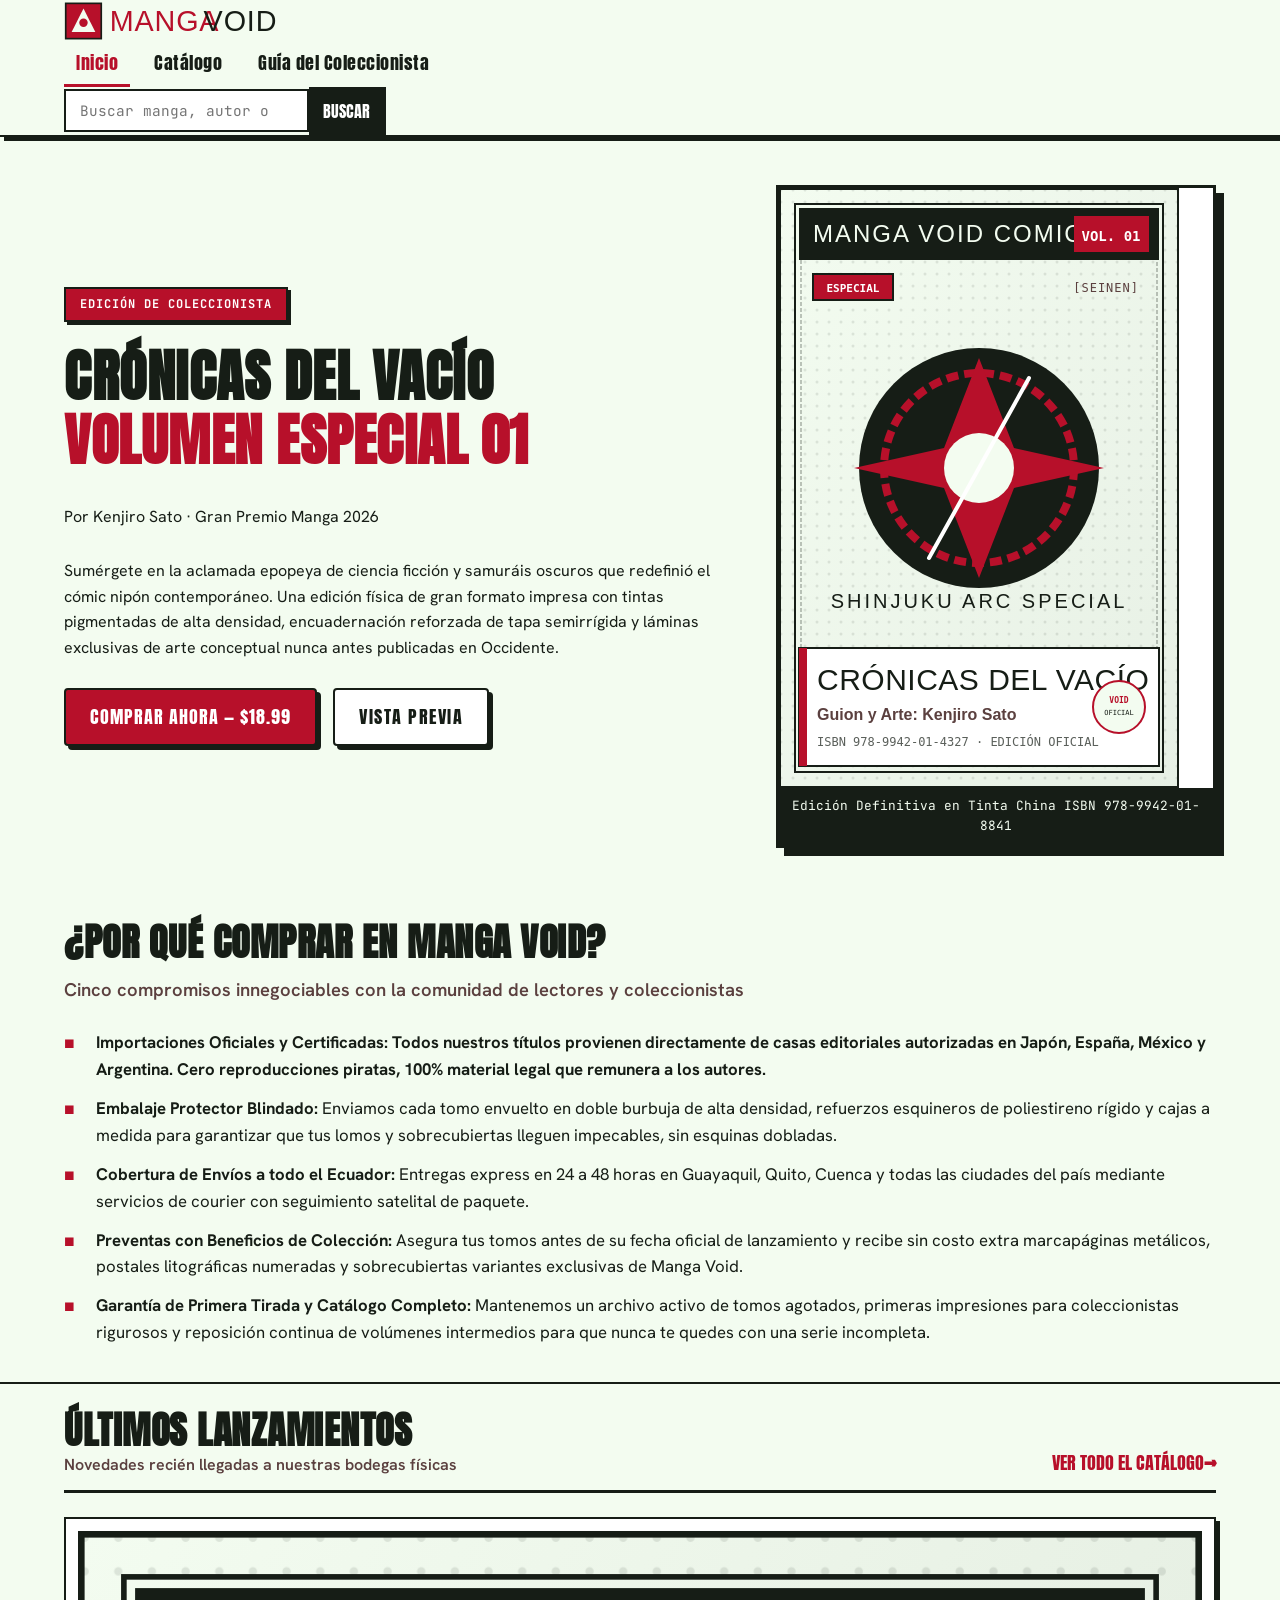
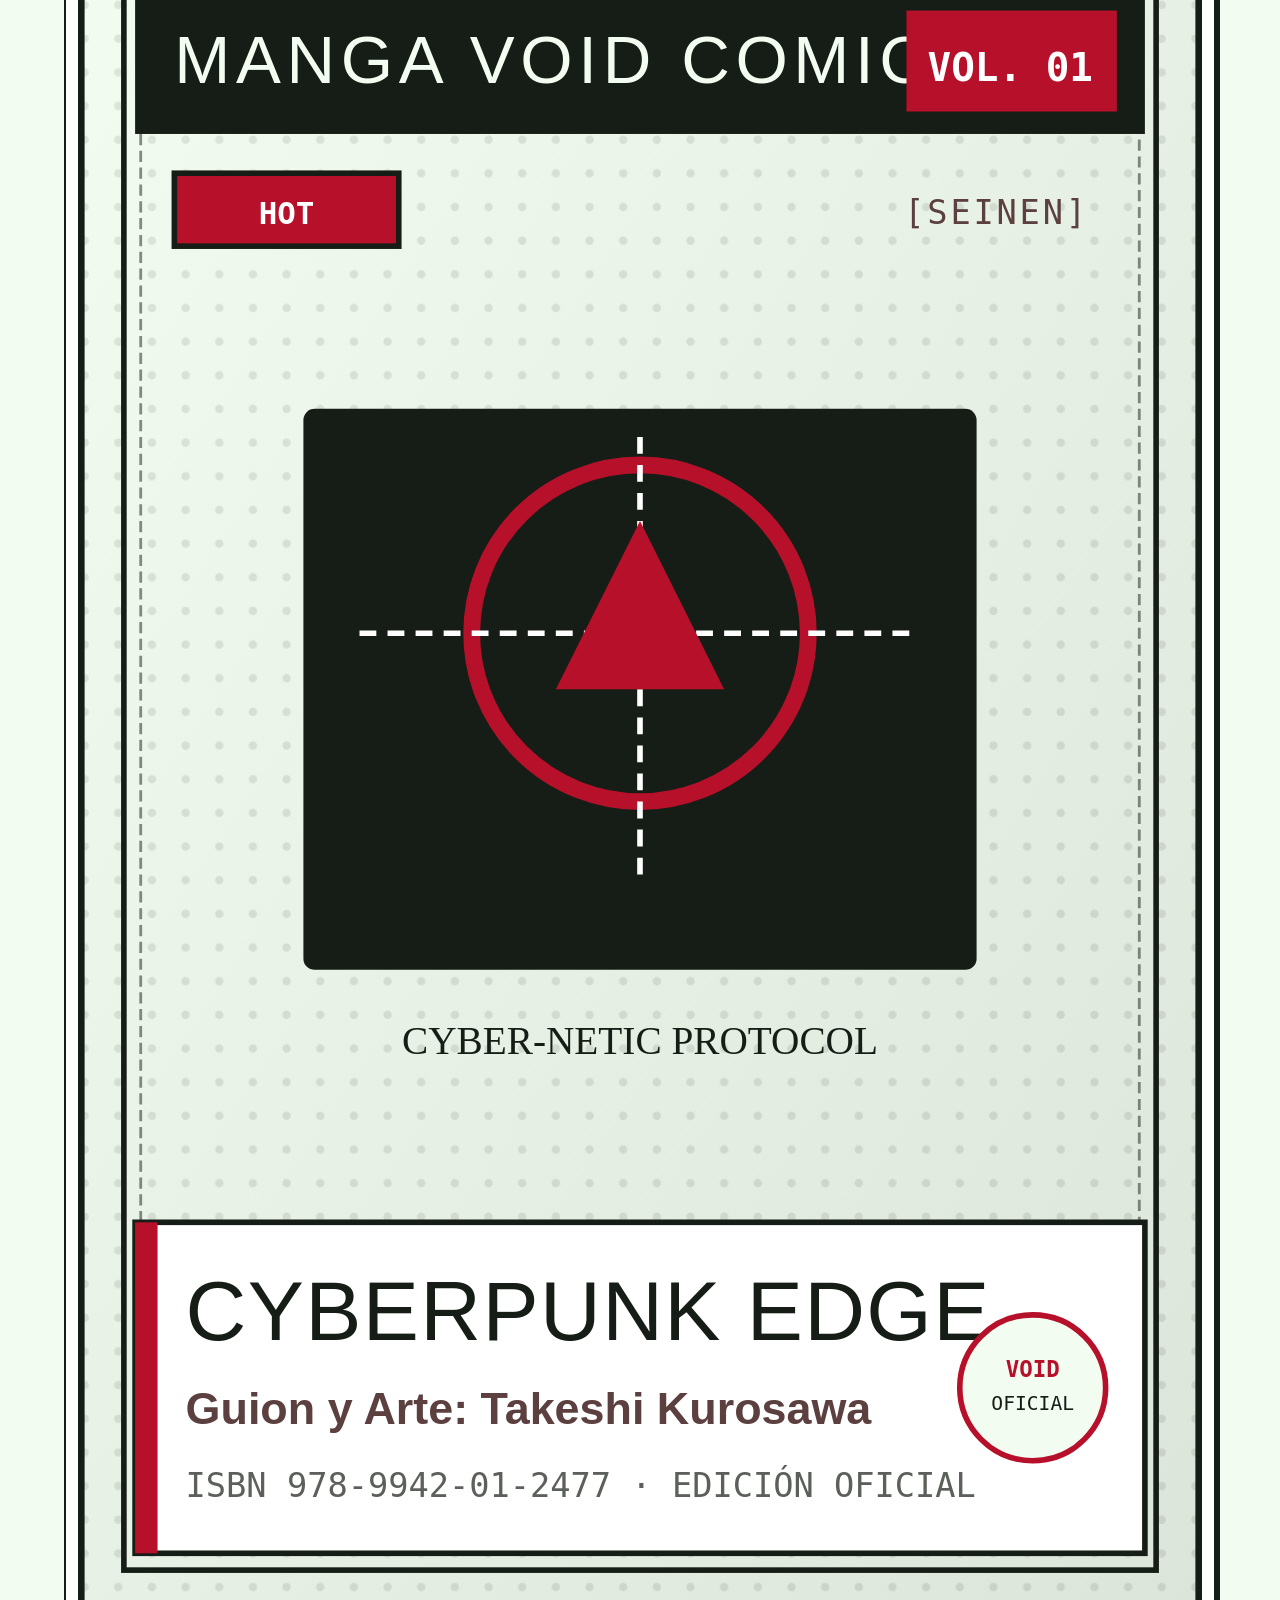
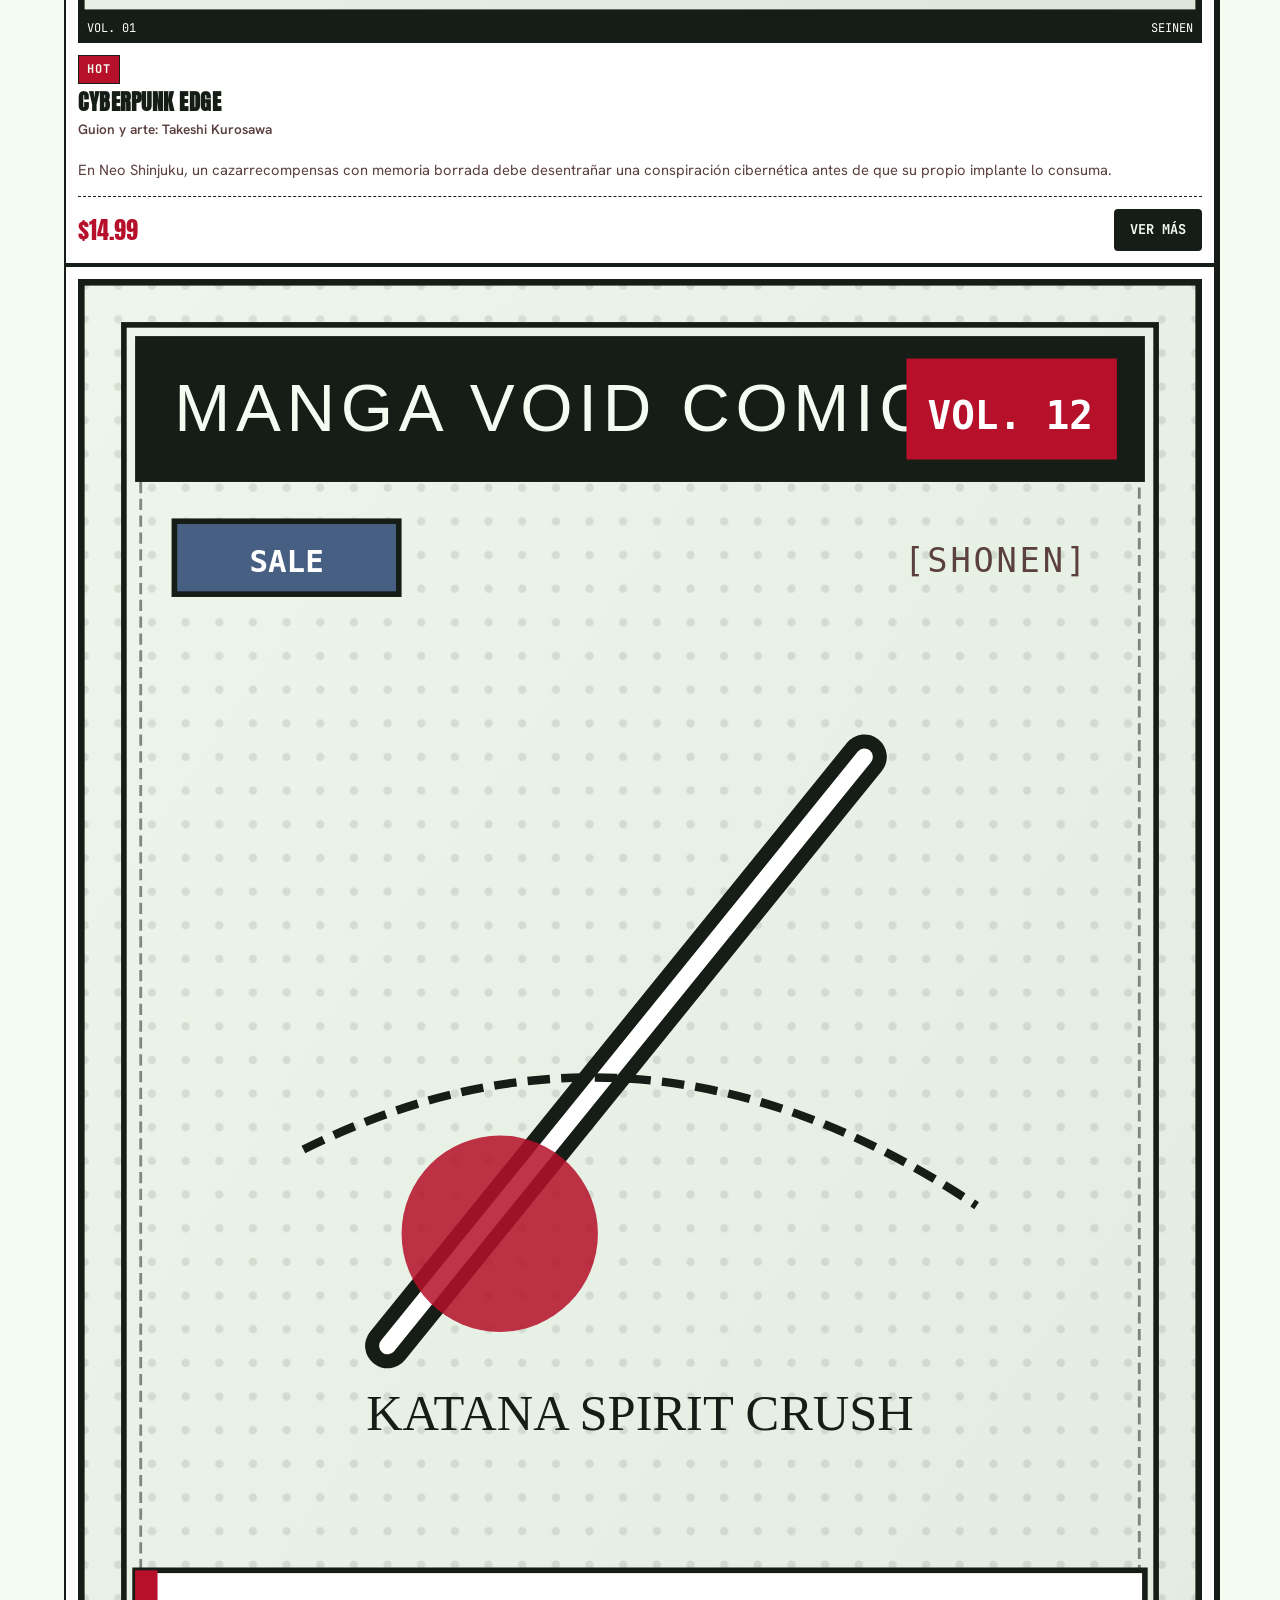
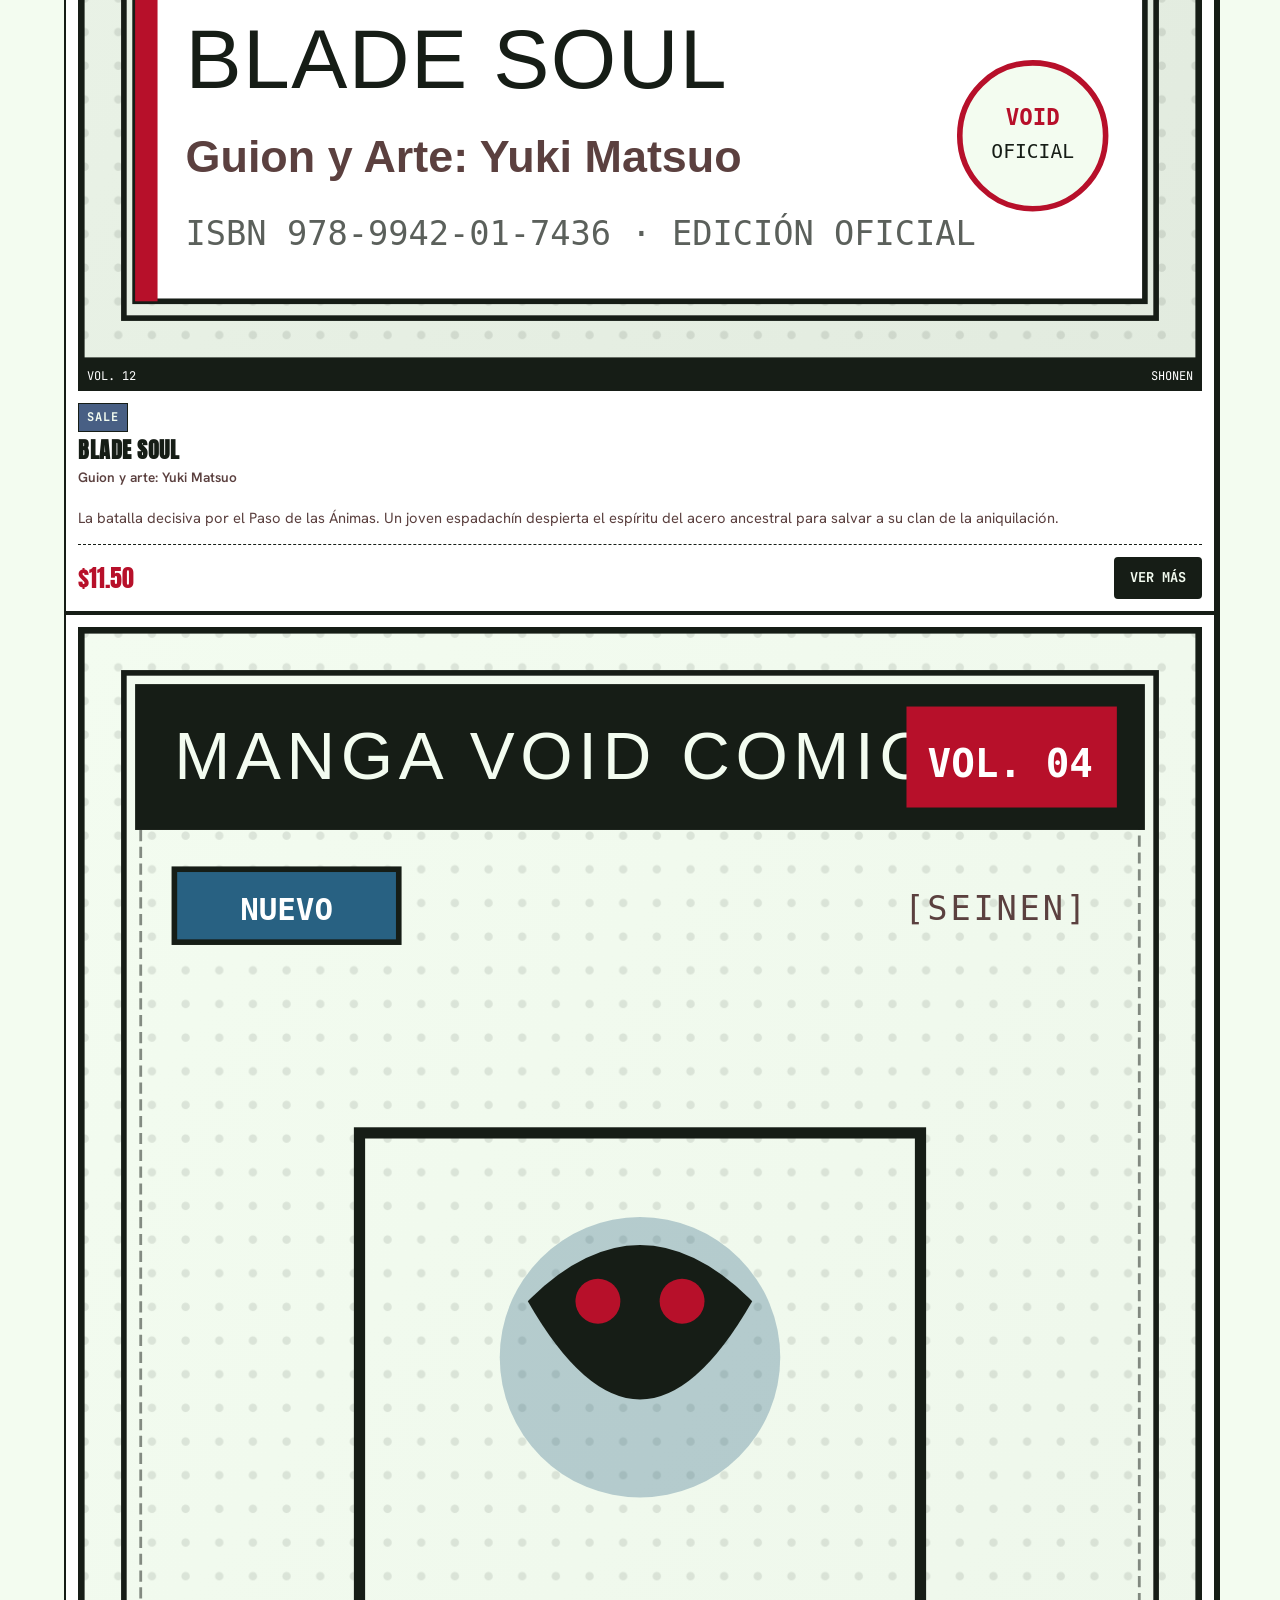
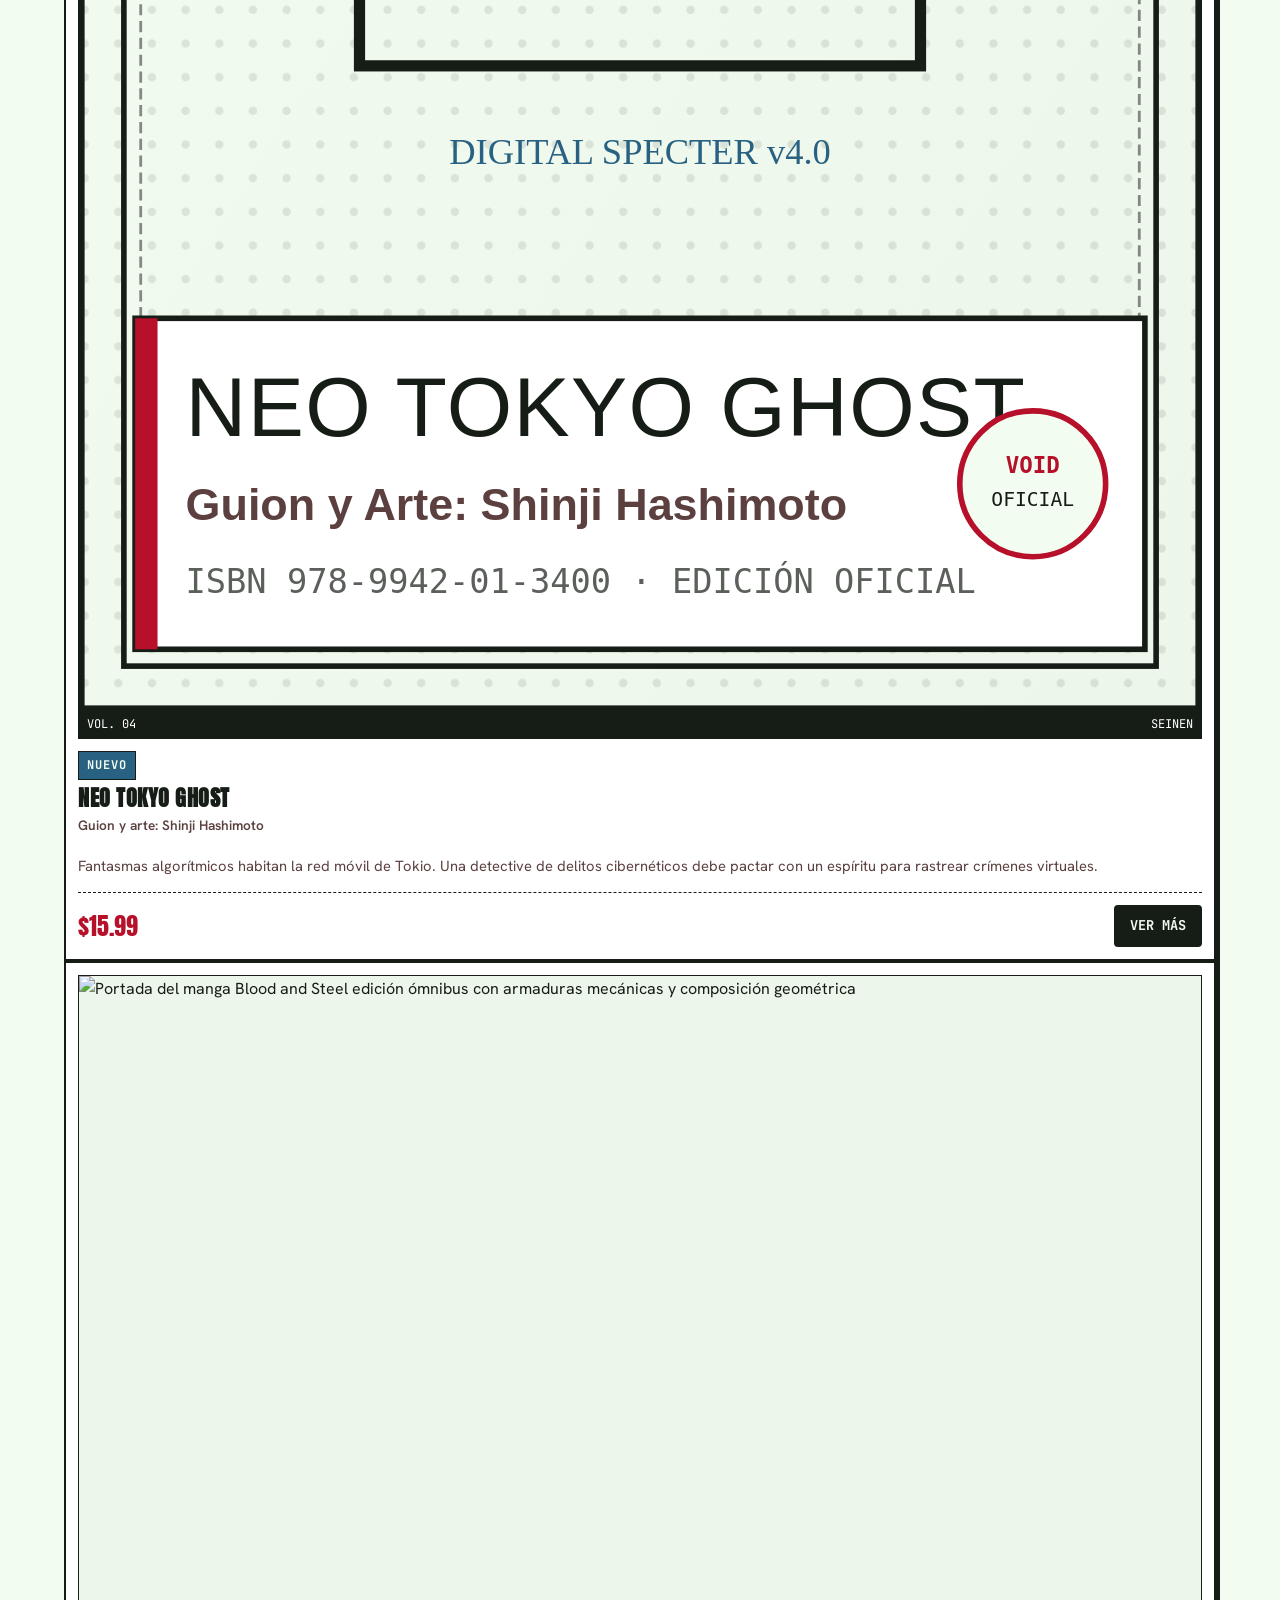
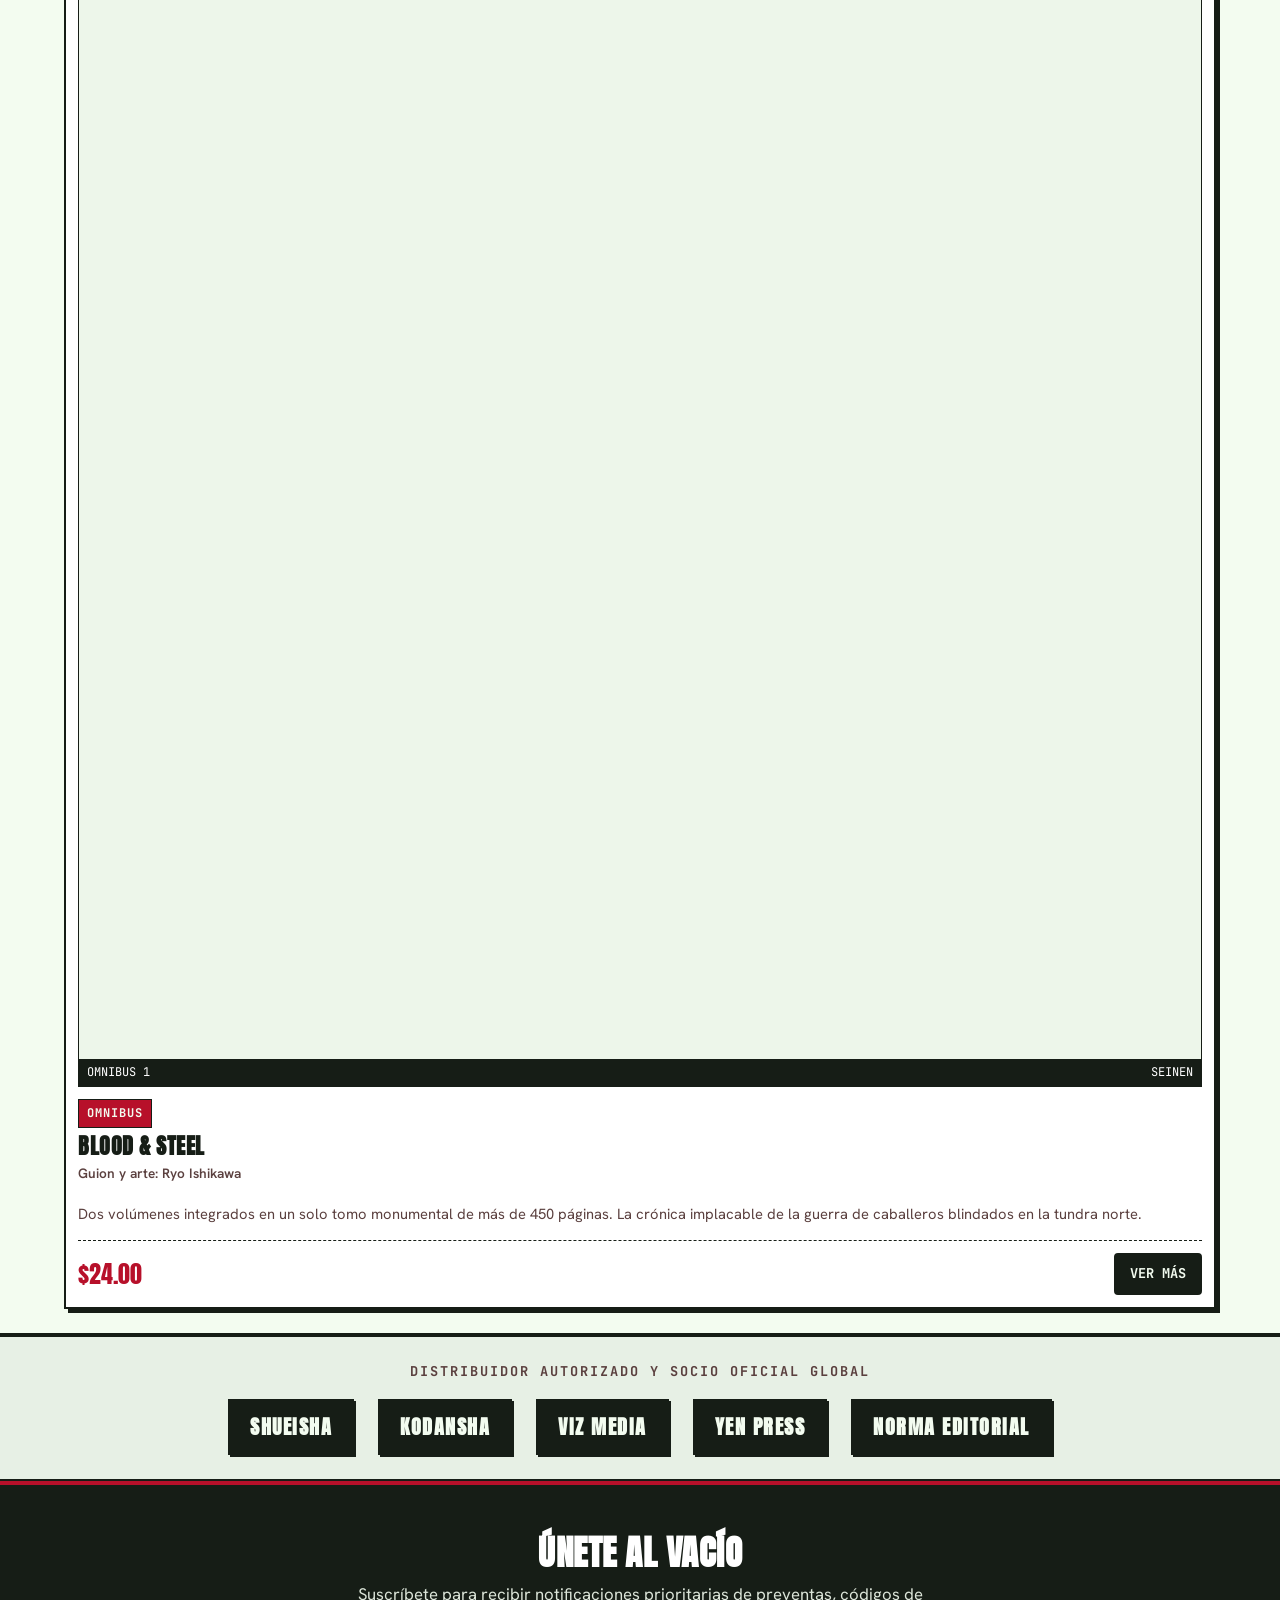
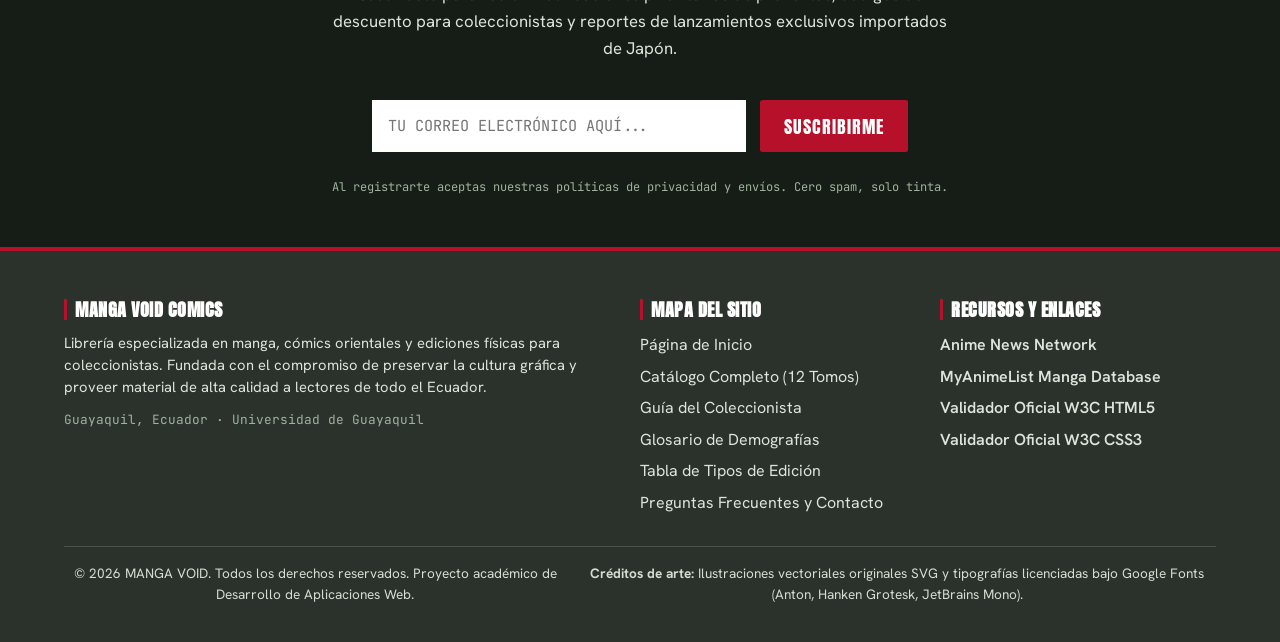
==== index.html @ f9daae01 "Entrega: Sitio web Manga Void completo con HTML5 semántico, CSS3 y guía para capturas" ====
<!DOCTYPE html>
<html lang="es">
<head>
  <meta charset="UTF-8">
  <meta name="viewport" content="width=device-width, initial-scale=1.0">
  <title>MANGA VOID | Tienda Oficial de Manga y Ediciones de Colección</title>
  <meta name="description" content="MANGA VOID es la tienda especializada en manga físico original, ediciones de lujo, ómnibus y coleccionismo en Ecuador.">
  <!-- CSS EXTERNO: Hoja de estilos principal del proyecto -->
  <link rel="stylesheet" href="css/styles.css">
</head>
<body>

  <!-- ========================================================================
       ENCABEZADO PRINCIPAL (HEADER + NAV + BUSCADOR)
       Semántica: <header>, <nav>
       ======================================================================== -->
  <header id="encabezado-sitio">
    <div class="contenedor barra-navegacion">
      
      <!-- Logotipo de Manga Void -->
      <a href="index.html" class="logo-sitio" title="Inicio - Manga Void">
        <img src="img/logo.svg" alt="Logotipo oficial de Manga Void en rojo carmesí y tinta negra" width="220" height="42">
      </a>

      <!-- Menú de navegación principal compartido -->
      <nav aria-label="Navegación principal del sitio">
        <div class="menu-principal">
          <a href="index.html" class="enlace-activo" aria-current="page">Inicio</a>
          <a href="catalogo.html">Catálogo</a>
          <a href="pagina3.html">Guía del Coleccionista</a>
        </div>
      </nav>

      <!-- Buscador accesible sin JavaScript -->
      <form class="formulario-busqueda" action="#" method="get" role="search">
        <label for="buscar-manga" style="position: absolute; width: 1px; height: 1px; padding: 0; margin: -1px; overflow: hidden; clip: rect(0, 0, 0, 0); border: 0;">Buscar mangas en el catálogo</label>
        <input type="search" id="buscar-manga" name="q" placeholder="Buscar manga, autor o género..." required>
        <button type="submit" aria-label="Ejecutar búsqueda">BUSCAR</button>
      </form>

    </div>
  </header>

  <!-- ========================================================================
       CONTENIDO PRINCIPAL (MAIN)
       Semántica: <main>, <section>, <article>, <aside>, <figure>, <figcaption>
       ======================================================================== -->
  <main>

    <!-- ----------------------------------------------------------------------
         SECCIÓN 1: HERO (LANZAMIENTO DESTACADO)
         ---------------------------------------------------------------------- -->
    <section class="seccion-hero" aria-labelledby="titulo-hero">
      <div class="contenedor bloque-hero">
        
        <div class="hero-informacion">
          <!-- CSS EN LÍNEA: Destaca el fondo carmesí y bordes de la etiqueta de edición especial -->
          <span class="etiqueta-chip" style="background-color: #b7102a; color: #ffffff; padding: 6px 14px; font-weight: 700; border: 2px solid #161d16; box-shadow: 3px 3px 0 #161d16;">EDICIÓN DE COLECCIONISTA</span>
          
          <h1 id="titulo-hero">CRÓNICAS DEL VACÍO<br><span class="texto-resaltado">VOLUMEN ESPECIAL 01</span></h1>
          
          <p class="subtitulo-seccion">Por Kenjiro Sato · Gran Premio Manga 2026</p>
          
          <p>
            Sumérgete en la aclamada epopeya de ciencia ficción y samuráis oscuros que redefinió el cómic nipón contemporáneo. Una edición física de gran formato impresa con tintas pigmentadas de alta densidad, encuadernación reforzada de tapa semirrígida y láminas exclusivas de arte conceptual nunca antes publicadas en Occidente.
          </p>

          <div class="botones-hero">
            <a href="catalogo.html" class="boton-primario">COMPRAR AHORA — $18.99</a>
            <!-- CSS EN LÍNEA: Establece un espaciado entre letras distintivo y borde reforzado en el botón de vista previa -->
            <a href="pagina3.html#ediciones" class="boton-secundario" style="letter-spacing: 1.5px; border-width: 2px;">VISTA PREVIA</a>
          </div>
        </div>

        <div class="hero-visual">
          <figure>
            <img src="img/portada-hero.svg" alt="Ilustración de portada del manga Crónicas del Vacío volumen especial, con arte de estrella y shuriken en tinta negra y rojo carmesí" width="400" height="600">
            <figcaption>
              <span>Edición Definitiva en Tinta China</span>
              <span>ISBN 978-9942-01-8841</span>
            </figcaption>
          </figure>
        </div>

      </div>
    </section>

    <!-- ----------------------------------------------------------------------
         SECCIÓN 2: ¿POR QUÉ COMPRAR EN MANGA VOID? (LISTA DE 5+ BENEFICIOS)
         ---------------------------------------------------------------------- -->
    <section class="guia-seccion" aria-labelledby="titulo-beneficios">
      <div class="contenedor">
        <h2 id="titulo-beneficios">¿Por qué comprar en Manga Void?</h2>
        <p class="subtitulo-seccion">Cinco compromisos innegociables con la comunidad de lectores y coleccionistas</p>
        
        <ul class="lista-beneficios">
          <li>
            <strong>Importaciones Oficiales y Certificadas:</strong> Todos nuestros títulos provienen directamente de casas editoriales autorizadas en Japón, España, México y Argentina. Cero reproducciones piratas, 100% material legal que remunera a los autores.
          </li>
          <li>
            <strong>Embalaje Protector Blindado:</strong> Enviamos cada tomo envuelto en doble burbuja de alta densidad, refuerzos esquineros de poliestireno rígido y cajas a medida para garantizar que tus lomos y sobrecubiertas lleguen impecables, sin esquinas dobladas.
          </li>
          <li>
            <strong>Cobertura de Envíos a todo el Ecuador:</strong> Entregas express en 24 a 48 horas en Guayaquil, Quito, Cuenca y todas las ciudades del país mediante servicios de courier con seguimiento satelital de paquete.
          </li>
          <li>
            <strong>Preventas con Beneficios de Colección:</strong> Asegura tus tomos antes de su fecha oficial de lanzamiento y recibe sin costo extra marcapáginas metálicos, postales litográficas numeradas y sobrecubiertas variantes exclusivas de Manga Void.
          </li>
          <li>
            <strong>Garantía de Primera Tirada y Catálogo Completo:</strong> Mantenemos un archivo activo de tomos agotados, primeras impresiones para coleccionistas rigurosos y reposición continua de volúmenes intermedios para que nunca te quedes con una serie incompleta.
          </li>
        </ul>
      </div>
    </section>

    <!-- ----------------------------------------------------------------------
         SECCIÓN 3: ÚLTIMOS LANZAMIENTOS (CUADRÍCULA DE 4 TARJETAS CON ARTICLE)
         ---------------------------------------------------------------------- -->
    <section class="guia-seccion" aria-labelledby="titulo-lanzamientos">
      <div class="contenedor">
        
        <div style="display: flex; justify-content: space-between; align-items: flex-end; flex-wrap: wrap; gap: 12px; margin-bottom: 24px; border-bottom: 3px solid #161d16; padding-bottom: 12px;">
          <div>
            <h2 id="titulo-lanzamientos" style="margin-bottom: 0;">Últimos Lanzamientos</h2>
            <p style="margin: 0; color: #5b403f; font-weight: 600;">Novedades recién llegadas a nuestras bodegas físicas</p>
          </div>
          <a href="catalogo.html" class="enlace-con-flecha" style="font-family: var(--fuente-titulos); font-size: 1.15rem; color: var(--color-primario);">VER TODO EL CATÁLOGO</a>
        </div>

        <div class="cuadricula-lanzamientos">

          <!-- Tarjeta 1: Cyberpunk Edge -->
          <article class="tarjeta-manga">
            <figure>
              <img src="img/manga-01.svg" alt="Portada del manga Cyberpunk Edge volumen 1 con protagonista cibernético y detalles en rojo neón" width="400" height="600" loading="lazy">
              <figcaption>
                <span>VOL. 01</span>
                <span>SEINEN</span>
              </figcaption>
            </figure>
            <div style="padding-top: 12px; display: flex; flex-direction: column; flex-grow: 1;">
              <span class="etiqueta-chip" style="background-color: #b7102a; width: fit-content;">HOT</span>
              <h3>Cyberpunk Edge</h3>
              <p class="autor-manga">Guion y arte: Takeshi Kurosawa</p>
              <p class="descripcion-manga">En Neo Shinjuku, un cazarrecompensas con memoria borrada debe desentrañar una conspiración cibernética antes de que su propio implante lo consuma.</p>
              <div class="pie-tarjeta-manga">
                <span class="precio-manga">$14.99</span>
                <a href="pagina3.html#ediciones" class="boton-accion">Ver más</a>
              </div>
            </div>
          </article>

          <!-- Tarjeta 2: Blade Soul -->
          <article class="tarjeta-manga">
            <figure>
              <img src="img/manga-02.svg" alt="Portada del manga Blade Soul volumen 12 con silueta de catana y trazo de tinta tradicional" width="400" height="600" loading="lazy">
              <figcaption>
                <span>VOL. 12</span>
                <span>SHONEN</span>
              </figcaption>
            </figure>
            <div style="padding-top: 12px; display: flex; flex-direction: column; flex-grow: 1;">
              <span class="etiqueta-chip" style="background-color: #485f84; width: fit-content;">SALE</span>
              <h3>Blade Soul</h3>
              <p class="autor-manga">Guion y arte: Yuki Matsuo</p>
              <p class="descripcion-manga">La batalla decisiva por el Paso de las Ánimas. Un joven espadachín despierta el espíritu del acero ancestral para salvar a su clan de la aniquilación.</p>
              <div class="pie-tarjeta-manga">
                <span class="precio-manga">$11.50</span>
                <a href="pagina3.html#ediciones" class="boton-accion">Ver más</a>
              </div>
            </div>
          </article>

          <!-- Tarjeta 3: Neo Tokyo Ghost -->
          <article class="tarjeta-manga">
            <figure>
              <img src="img/manga-03.svg" alt="Portada del manga Neo Tokyo Ghost volumen 4 con espectro digital saliendo de pantallas urbanas" width="400" height="600" loading="lazy">
              <figcaption>
                <span>VOL. 04</span>
                <span>SEINEN</span>
              </figcaption>
            </figure>
            <div style="padding-top: 12px; display: flex; flex-direction: column; flex-grow: 1;">
              <span class="etiqueta-chip" style="background-color: #286182; width: fit-content;">NUEVO</span>
              <h3>Neo Tokyo Ghost</h3>
              <p class="autor-manga">Guion y arte: Shinji Hashimoto</p>
              <p class="descripcion-manga">Fantasmas algorítmicos habitan la red móvil de Tokio. Una detective de delitos cibernéticos debe pactar con un espíritu para rastrear crímenes virtuales.</p>
              <div class="pie-tarjeta-manga">
                <span class="precio-manga">$15.99</span>
                <a href="pagina3.html#ediciones" class="boton-accion">Ver más</a>
              </div>
            </div>
          </article>

          <!-- Tarjeta 4: Blood & Steel -->
          <article class="tarjeta-manga">
            <figure>
              <img src="img/manga-04.svg" alt="Portada del manga Blood and Steel edición ómnibus con armaduras mecánicas y composición geométrica" width="400" height="600" loading="lazy">
              <figcaption>
                <span>OMNIBUS 1</span>
                <span>SEINEN</span>
              </figcaption>
            </figure>
            <div style="padding-top: 12px; display: flex; flex-direction: column; flex-grow: 1;">
              <span class="etiqueta-chip" style="background-color: #b7102a; width: fit-content;">OMNIBUS</span>
              <h3>Blood &amp; Steel</h3>
              <p class="autor-manga">Guion y arte: Ryo Ishikawa</p>
              <p class="descripcion-manga">Dos volúmenes integrados en un solo tomo monumental de más de 450 páginas. La crónica implacable de la guerra de caballeros blindados en la tundra norte.</p>
              <div class="pie-tarjeta-manga">
                <span class="precio-manga">$24.00</span>
                <a href="pagina3.html#ediciones" class="boton-accion">Ver más</a>
              </div>
            </div>
          </article>

        </div>

      </div>
    </section>

    <!-- ----------------------------------------------------------------------
         ASIDE: FRANJA DE EDITORIALES Y ALIADOS INTERNACIONALES
         Semántica: <aside> con enlaces externos reales
         ---------------------------------------------------------------------- -->
    <aside class="franja-editoriales" aria-label="Editoriales aliadas y distribuidoras oficiales">
      <div class="contenedor">
        <p style="font-family: var(--fuente-etiquetas); font-size: 0.85rem; font-weight: 700; letter-spacing: 2px; color: var(--color-texto-secundario); text-transform: uppercase;">
          DISTRIBUIDOR AUTORIZADO Y SOCIO OFICIAL GLOBAL
        </p>
        <div class="editoriales-lista">
          <a href="https://www.shueisha.co.jp/" class="editorial-item" target="_blank" rel="noopener noreferrer" title="Visitar sitio oficial de Shueisha (se abre en nueva pestaña)">SHUEISHA</a>
          <a href="https://www.kodansha.co.jp/" class="editorial-item" target="_blank" rel="noopener noreferrer" title="Visitar sitio oficial de Kodansha (se abre en nueva pestaña)">KODANSHA</a>
          <a href="https://www.viz.com/" class="editorial-item" target="_blank" rel="noopener noreferrer" title="Visitar sitio oficial de Viz Media (se abre en nueva pestaña)">VIZ MEDIA</a>
          <a href="https://yenpress.com/" class="editorial-item" target="_blank" rel="noopener noreferrer" title="Visitar sitio oficial de Yen Press (se abre en nueva pestaña)">YEN PRESS</a>
          <a href="https://www.normaeditorial.com/" class="editorial-item" target="_blank" rel="noopener noreferrer" title="Visitar sitio oficial de Norma Editorial (se abre en nueva pestaña)">NORMA EDITORIAL</a>
        </div>
      </div>
    </aside>

    <!-- ----------------------------------------------------------------------
         SECCIÓN 4: BLOQUE DE SUSCRIPCIÓN (NEWSLETTER)
         ---------------------------------------------------------------------- -->
    <section id="bloque-suscripcion" aria-labelledby="titulo-newsletter">
      <div class="contenedor newsletter-contenedor">
        <div style="text-align: center; max-width: 620px;">
          <h2 id="titulo-newsletter" style="color: #ffffff; font-size: 2.2rem; margin-bottom: 8px;">ÚNETE AL VACÍO</h2>
          <p style="color: #dce5d9; font-size: 1.05rem;">
            Suscríbete para recibir notificaciones prioritarias de preventas, códigos de descuento para coleccionistas y reportes de lanzamientos exclusivos importados de Japón.
          </p>
        </div>

        <form class="formulario-suscripcion" action="#" method="post">
          <label for="correo-suscripcion" style="position: absolute; width: 1px; height: 1px; padding: 0; margin: -1px; overflow: hidden; clip: rect(0, 0, 0, 0); border: 0;">Correo electrónico para boletín</label>
          <input type="email" id="correo-suscripcion" name="email" placeholder="TU CORREO ELECTRÓNICO AQUÍ..." required>
          <button type="submit" class="boton-primario">SUSCRIBIRME</button>
        </form>

        <p style="font-family: var(--fuente-etiquetas); font-size: 0.75rem; color: #a0b29d; margin: 0;">
          Al registrarte aceptas nuestras políticas de privacidad y envíos. Cero spam, solo tinta.
        </p>
      </div>
    </section>

  </main>

  <!-- ========================================================================
       PIE DE PÁGINA (FOOTER)
       Semántica: <footer> con navegación legal, sitemap y créditos
       ======================================================================== -->
  <footer class="pie-de-pagina">
    <div class="contenedor">
      
      <div class="footer-columnas">
        
        <!-- Columna 1: Identidad de Manga Void -->
        <div class="footer-seccion">
          <h4 style="color: #ffffff;">MANGA VOID COMICS</h4>
          <p style="color: #dce5d9; font-size: 0.92rem; line-height: 1.5;">
            Librería especializada en manga, cómics orientales y ediciones físicas para coleccionistas. Fundada con el compromiso de preservar la cultura gráfica y proveer material de alta calidad a lectores de todo el Ecuador.
          </p>
          <p style="font-family: var(--fuente-etiquetas); font-size: 0.8rem; color: #a0b29d;">
            Guayaquil, Ecuador · Universidad de Guayaquil
          </p>
        </div>

        <!-- Columna 2: Navegación interna (Sitemap) -->
        <div class="footer-seccion">
          <h4>MAPA DEL SITIO</h4>
          <ul>
            <li><a href="index.html">Página de Inicio</a></li>
            <li><a href="catalogo.html">Catálogo Completo (12 Tomos)</a></li>
            <li><a href="pagina3.html">Guía del Coleccionista</a></li>
            <li><a href="pagina3.html#demografias">Glosario de Demografías</a></li>
            <li><a href="pagina3.html#ediciones">Tabla de Tipos de Edición</a></li>
            <li><a href="pagina3.html#envios">Preguntas Frecuentes y Contacto</a></li>
          </ul>
        </div>

        <!-- Columna 3: Información Académica y Recursos Externos -->
        <div class="footer-seccion">
          <h4>RECURSOS Y ENLACES</h4>
          <ul>
            <li><a href="https://www.animenewsnetwork.com/" target="_blank" rel="noopener noreferrer">Anime News Network</a></li>
            <li><a href="https://myanimelist.net/" target="_blank" rel="noopener noreferrer">MyAnimeList Manga Database</a></li>
            <li><a href="https://validator.w3.org/" target="_blank" rel="noopener noreferrer">Validador Oficial W3C HTML5</a></li>
            <li><a href="https://jigsaw.w3.org/css-validator/" target="_blank" rel="noopener noreferrer">Validador Oficial W3C CSS3</a></li>
          </ul>
        </div>

      </div>

      <!-- Créditos de imágenes y derechos legales -->
      <div class="footer-creditos">
        <p>
          © 2026 MANGA VOID. Todos los derechos reservados. Proyecto académico de Desarrollo de Aplicaciones Web.
        </p>
        <p>
          <strong>Créditos de arte:</strong> Ilustraciones vectoriales originales SVG y tipografías licenciadas bajo Google Fonts (Anton, Hanken Grotesk, JetBrains Mono).
        </p>
      </div>

    </div>
  </footer>

</body>
</html>
---- css/styles.css ----
/* ==========================================================================
   MANGA VOID — HOJA DE ESTILOS EXTERNA PRINCIPAL
   Asignatura: Desarrollo de Aplicaciones Web | Universidad de Guayaquil
   Docente: Mgtr. Karla Abad Sacoto | Estudiante: Marco Córdova Rivera
   Estilo visual: Manga-Industrial (Alto contraste, screentones, sombras duras)
   ========================================================================== */

/* ===== CSS EXTERNO: Vinculado mediante <link rel="stylesheet" href="css/styles.css"> ===== */

/* --------------------------------------------------------------------------
   IMPORTACIÓN DE FUENTES TIPOGRÁFICAS (Google Fonts)
   1. Anton: Titulares condensados y sonoros de impacto manga.
   2. Hanken Grotesk: Párrafos y textos de alta legibilidad moderna.
   3. JetBrains Mono: Datos técnicos, metadatos, precios e ISBN.
   -------------------------------------------------------------------------- */
@import url('https://fonts.googleapis.com/css2?family=Anton&family=Hanken+Grotesk:ital,wght@0,400;0,600;0,700;1,400&family=JetBrains+Mono:wght@400;500;700&display=swap');

/* ==========================================================================
   5.4 VARIABLES CSS (CUSTOM PROPERTIES EN :ROOT)
   Definición de tokens de diseño siguiendo la paleta de DESIGN.md (Crimson Ink)
   ========================================================================== */
:root {
  /* Tokens cromáticos primarios y de contraste */
  --color-primario: #b7102a;             /* Carmesí de alta intensidad para llamadas a la acción */
  --color-primario-oscuro: #92001c;      /* Tono carmesí oscuro para estados activos */
  --color-primario-contenedor: #db313f;  /* Rojo secundario para contenedores de énfasis */
  --color-tinta: #161d16;                /* Negro profundo tinta china para textos y bordes estructurales */
  --color-papel: #f3fcf0;                /* Blanco papel suave para reducir fatiga visual */
  --color-superficie: #ffffff;           /* Blanco puro de fondo para tarjetas y contenedores */
  --color-superficie-baja: #edf6ea;      /* Superficie con leve tinte para secciones alternas */
  --color-superficie-media: #e7f0e5;     /* Superficie intermedia para franja de editoriales */
  --color-superficie-alta: #e2ebdf;      /* Superficie para bordes y fondos de badges */
  --color-superficie-inversa: #2a322b;   /* Superficie oscura para footer y newsletter */
  --color-texto-inverso: #eaf3e7;        /* Texto claro sobre fondos oscuros */
  --color-texto-secundario: #5b403f;     /* Tono sepia/marrón para autores y subtítulos */
  --color-borde: #161d16;                /* Color del borde sólido de 2px */
  --color-borde-variante: #e4bebc;       /* Borde suave de acento */
  --color-secundario: #485f84;           /* Azul acero para etiquetas SALE y notas secundarias */
  --color-terciario: #286182;            /* Azul petróleo para etiquetas NUEVO y categorías */

  /* Familias tipográficas con fuentes de respaldo (fallbacks) */
  --fuente-titulos: 'Anton', Impact, 'Arial Black', sans-serif;
  --fuente-texto: 'Hanken Grotesk', -apple-system, BlinkMacSystemFont, 'Segoe UI', Roboto, sans-serif;
  --fuente-etiquetas: 'JetBrains Mono', 'Courier New', Courier, monospace;

  /* Sistema métrico y espaciado proporcional (Base 8px) */
  --espacio-base: 8px;                   /* Unidad atómica base de 8px */
  --espacio-pequeno: 12px;               /* 1.5x unidad base */
  --espacio-medio: 16px;                 /* 2x unidad base */
  --espacio-grande: 24px;                /* 3x unidad base (gutter) */
  --espacio-seccion: 48px;               /* Espacio vertical entre bloques */
  --espacio-seccion-lg: 64px;            /* Espaciado amplio en escritorio */
  --margen-movil: 16px;                  /* Márgenes laterales en pantallas pequeñas */
  --margen-escritorio: 64px;             /* Márgenes laterales en pantallas grandes */
  --ancho-maximo: 1320px;                /* Contenedor central máximo */

  /* Estética Manga-Industrial: Sombras duras sin desenfoque */
  --sombra-dura: 4px 4px 0 var(--color-tinta);
  --sombra-dura-grande: 8px 8px 0 var(--color-tinta);
  --sombra-dura-pequena: 2px 2px 0 var(--color-tinta);
  --sombra-dura-inversa: 4px 4px 0 var(--color-papel);

  /* Esquinas según sistema de diseño: 0px en contenedores, 4px en botones */
  --radio-cero: 0px;
  --radio-boton: 4px;
}

/* ==========================================================================
   5.2 EXPLICACIÓN DE ESPECIFICIDAD EN CSS
   --------------------------------------------------------------------------
   La especificidad es el peso numérico que determina qué regla CSS gana ante un
   conflicto de estilos. Se calcula como una tupla (Estilos en línea, IDs, Clases/Atributos/Pseudoclases, Elementos/Pseudoelementos).

   Ejemplo de conflicto resuelto en este proyecto:
   Regla A: article.tarjeta-manga p.descripcion-manga (Peso: 0-0-2-2)
   Regla B: .tarjeta-manga p (Peso: 0-0-1-1)
   Resultado: La Regla A prevalece sobre la Regla B porque tiene 2 clases y 2 elementos (0,0,2,2 > 0,0,1,1).
   Evitamos por completo el uso de !important, resolviendo conflictos con selectores estructurados.
   ========================================================================== */

/* ==========================================================================
   5.2 DEMOSTRACIÓN COMPLETA DE SELECTORES CSS (CON COMENTARIOS REQUERIDOS)
   ========================================================================== */

/* ========== SELECTOR: Universal | Ejemplo: * | Qué hace: Aplica box-sizing: border-box y elimina márgenes y rellenos por defecto en todos los elementos del DOM ========== */
*,
*::before,
*::after {
  box-sizing: border-box;
  margin: 0;
  padding: 0;
}

/* ========== SELECTOR: Elemento | Ejemplo: body | Qué hace: Establece tipografía base, color de texto principal y fondo con screentone a nivel de documento ========== */
body {
  font-family: var(--fuente-texto);
  font-size: 16px;
  line-height: 1.6;
  color: var(--color-tinta);
  background-color: var(--color-papel);
  /* Fondo Screentone estilo trama de manga impresa al 5% de opacidad */
  background-image: radial-gradient(var(--color-tinta) 0.6px, transparent 0.6px);
  background-size: 20px 20px;
  background-attachment: fixed;
  min-height: 100vh;
  display: flex;
  flex-direction: column;
  overflow-x: hidden;
}

/* ========== SELECTOR: Agrupación (coma) | Ejemplo: h1, h2, h3 | Qué hace: Asigna de forma unificada la tipografía Anton de estilo titular manga y transformación a mayúsculas ========== */
h1, h2, h3, h4 {
  font-family: var(--fuente-titulos);
  text-transform: uppercase;
  letter-spacing: 0.5px;
  line-height: 1.15;
  color: var(--color-tinta);
}

/* ========== SELECTOR: Elemento | Ejemplo: h1 | Qué hace: Define el tamaño máximo de jerarquía para el título principal único de cada página ========== */
h1 {
  font-size: clamp(2rem, 5vw, 3.5rem);
  margin-bottom: var(--espacio-medio);
}

/* ========== SELECTOR: Elemento | Ejemplo: h2 | Qué hace: Establece el tamaño de encabezado de segundo nivel para las secciones temáticas ========== */
h2 {
  font-size: clamp(1.6rem, 3.5vw, 2.4rem);
  margin-bottom: var(--espacio-pequeno);
}

/* ========== SELECTOR: Elemento | Ejemplo: h3 | Qué hace: Establece el tamaño de los títulos de cada volumen de manga y tarjetas ========== */
h3 {
  font-size: 1.35rem;
  margin-bottom: 4px;
}

/* ========== SELECTOR: Elemento | Ejemplo: p | Qué hace: Define espaciado inferior y consistencia de lectura para los párrafos descriptivos ========== */
p {
  margin-bottom: var(--espacio-pequeno);
}

/* ========== SELECTOR: Elemento | Ejemplo: a | Qué hace: Quita el subrayado predeterminado y hereda el color base con transición suave para enlaces ========== */
a {
  color: inherit;
  text-decoration: none;
  transition: color 0.2s ease, background-color 0.2s ease, transform 0.2s ease;
}

/* ========== SELECTOR: Elemento | Ejemplo: img | Qué hace: Garantiza imágenes adaptables que respetan el contenedor sin desbordarse ========== */
img {
  max-width: 100%;
  height: auto;
  display: block;
}

/* ========== SELECTOR: Elemento | Ejemplo: ul | Qué hace: Quita viñetas estándar para permitir listas personalizadas estilo manga ========== */
ul {
  list-style: none;
}

/* ========== SELECTOR: Elemento | Ejemplo: table | Qué hace: Colapsa los bordes de la tabla y ocupa el ancho completo disponible ========== */
table {
  width: 100%;
  border-collapse: collapse;
  margin-top: var(--espacio-medio);
  margin-bottom: var(--espacio-grande);
  background-color: var(--color-superficie);
  border: 2px solid var(--color-tinta);
  box-shadow: var(--sombra-dura);
}

/* ========== SELECTOR: Clase | Ejemplo: .tarjeta-manga | Qué hace: Aplica estilo de panel manga con borde de 2px, esquinas a 0px y sombra dura sin desenfoque ========== */
.tarjeta-manga {
  background-color: var(--color-superficie);
  border: 2px solid var(--color-borde);
  border-radius: var(--radio-cero);
  box-shadow: var(--sombra-dura);
  display: flex;
  flex-direction: column;
  padding: var(--espacio-pequeno);
  position: relative;
  transition: transform 0.2s ease, box-shadow 0.2s ease;
}

/* ========== SELECTOR: Clase | Ejemplo: .boton-primario | Qué hace: Aplica botón rojo de compra con sombra dura y esquinas de 4px táctiles ========== */
.boton-primario {
  background-color: var(--color-primario);
  color: #ffffff;
  font-family: var(--fuente-titulos);
  font-size: 1.15rem;
  padding: 12px 24px;
  border: 2px solid var(--color-tinta);
  border-radius: var(--radio-boton);
  box-shadow: var(--sombra-dura);
  cursor: pointer;
  display: inline-block;
  text-align: center;
  text-transform: uppercase;
  letter-spacing: 1px;
}

/* ========== SELECTOR: Id | Ejemplo: #encabezado-sitio | Qué hace: Fija el encabezado en la parte superior con borde inferior y sombra dura ========== */
#encabezado-sitio {
  background-color: var(--color-papel);
  border-bottom: 2px solid var(--color-tinta);
  box-shadow: var(--sombra-dura);
  position: sticky;
  top: 0;
  z-index: 100;
  width: 100%;
}

/* ========== SELECTOR: Id | Ejemplo: #bloque-suscripcion | Qué hace: Aplica fondo oscuro inverso de alto impacto para la sección de boletín informativo ========== */
#bloque-suscripcion {
  background-color: var(--color-tinta);
  color: var(--color-texto-inverso);
  border-top: 4px solid var(--color-primario);
  border-bottom: 2px solid var(--color-tinta);
  padding: var(--espacio-seccion) 0;
  position: relative;
}

/* ========== SELECTOR: Elemento + clase | Ejemplo: article.tarjeta-manga | Qué hace: Aumenta especificidad para asegurar que las tarjetas artículo manejen altura completa ========== */
article.tarjeta-manga {
  height: 100%;
}

/* ========== SELECTOR: Elemento + clase | Ejemplo: p.descripcion-manga | Qué hace: Limita la altura y estiliza el extracto del manga con tipografía Hanken Grotesk ========== */
p.descripcion-manga {
  color: var(--color-texto-secundario);
  font-size: 0.92rem;
  line-height: 1.45;
  margin-top: 6px;
  margin-bottom: var(--espacio-medio);
}

/* ========== SELECTOR: Elemento + clase | Ejemplo: a.boton-accion | Qué hace: Estiliza enlaces para que luzcan y se comporten como botones secundarios ========== */
a.boton-accion {
  background-color: var(--color-tinta);
  color: var(--color-papel);
  font-family: var(--fuente-etiquetas);
  font-size: 0.85rem;
  font-weight: 700;
  padding: 8px 14px;
  border: 2px solid var(--color-tinta);
  border-radius: var(--radio-boton);
  text-transform: uppercase;
  display: inline-block;
}

/* ========== SELECTOR: Combinador descendiente | Ejemplo: nav a | Qué hace: Estiliza todos los enlaces que se encuentren dentro de cualquier barra de navegación ========== */
nav a {
  font-family: var(--fuente-titulos);
  font-size: 1.15rem;
  letter-spacing: 0.5px;
  padding: 6px 12px;
  border-bottom: 3px solid transparent;
}

/* ========== SELECTOR: Combinador hijo directo | Ejemplo: ul > li | Qué hace: Selecciona únicamente los elementos de lista que sean hijos directos de un elemento ul ========== */
ul.lista-beneficios > li {
  position: relative;
  padding-left: 32px;
  margin-bottom: var(--espacio-pequeno);
  font-size: 1.05rem;
}

/* ========== SELECTOR: Combinador hermano adyacente | Ejemplo: h2 + p | Qué hace: Estiliza el primer párrafo inmediatamente posterior a un encabezado h2 como bajada o subtítulo ========== */
h2 + p.subtitulo-seccion {
  font-size: 1.15rem;
  color: var(--color-texto-secundario);
  font-weight: 600;
  margin-bottom: var(--espacio-grande);
}

/* ========== SELECTOR: Combinador hermano general | Ejemplo: h2 ~ p | Qué hace: Da estilo de lectura amplio a todos los párrafos que sucedan a un h2 dentro del mismo bloque ========== */
.contenido-articulo h2 ~ p {
  color: var(--color-tinta);
  line-height: 1.7;
}

/* ========== SELECTOR: Pseudoclase | Ejemplo: :hover | Qué hace: Desplaza la tarjeta 4px arriba-izquierda en hover creando el efecto de relieve pop ========== */
.tarjeta-manga:hover {
  transform: translate(-4px, -4px);
  box-shadow: var(--sombra-dura-grande);
}

/* ========== SELECTOR: Pseudoclase | Ejemplo: :focus | Qué hace: Ilumina con borde carmesí de 2px e indicador visible cualquier input que reciba foco de teclado ========== */
input:focus,
textarea:focus,
select:focus {
  outline: none;
  border-color: var(--color-primario);
  box-shadow: 0 0 0 3px rgba(183, 16, 42, 0.25);
}

/* ========== SELECTOR: Pseudoclase | Ejemplo: :active | Qué hace: Presiona el botón devolviéndolo a su posición base cuando el usuario hace clic ========== */
.boton-primario:active,
a.boton-accion:active {
  transform: translate(2px, 2px);
  box-shadow: var(--sombra-dura-pequena);
}

/* ========== SELECTOR: Pseudoclase | Ejemplo: :link | Qué hace: Estiliza los hipervínculos no visitados asegurando color primario distinguible ========== */
.enlace-destacado:link {
  color: var(--color-primario);
  text-decoration: underline;
}

/* ========== SELECTOR: Pseudoclase | Ejemplo: :visited | Qué hace: Indica enlaces ya visitados con tonalidad secundaria sin romper la armonía visual ========== */
.enlace-destacado:visited {
  color: var(--color-secundario);
}

/* ========== SELECTOR: Pseudoclase | Ejemplo: :first-child | Qué hace: Aplica un borde rojo superior al primer elemento de una lista de detalles ========== */
ul.lista-beneficios > li:first-child {
  font-weight: 700;
}

/* ========== SELECTOR: Pseudoclase | Ejemplo: :last-child | Qué hace: Remueve el margen inferior en el último elemento dentro de una columna o contenedor ========== */
.columna-informacion > p:last-child {
  margin-bottom: 0;
}

/* ========== SELECTOR: Pseudoclase | Ejemplo: :nth-child(2n) | Qué hace: Alterna el color de fondo en las filas pares de la tabla comparativa de ediciones ========== */
table tbody tr:nth-child(2n) {
  background-color: var(--color-superficie-baja);
}

/* ========== SELECTOR: Pseudoelemento | Ejemplo: ::before | Qué hace: Inserta el ícono cuadrado rojo característico del estilo manga antes de los ítems de lista ========== */
ul.lista-beneficios > li::before {
  content: "■";
  color: var(--color-primario);
  font-size: 1.1rem;
  position: absolute;
  left: 0;
  top: 0;
}

/* ========== SELECTOR: Pseudoelemento | Ejemplo: ::after | Qué hace: Agrega una flecha decorativa al final de los enlaces de tipo 'Ver catálogo completo' ========== */
a.enlace-con-flecha::after {
  content: " →";
  font-weight: bold;
  transition: transform 0.2s ease;
  display: inline-block;
}
a.enlace-con-flecha:hover::after {
  transform: translateX(4px);
}

/* ========== SELECTOR: Pseudoelemento | Ejemplo: ::first-letter | Qué hace: Aplica estilo capitular agrandado a la primera letra del primer párrafo de la guía ========== */
p.parrafo-capitular::first-letter {
  font-family: var(--fuente-titulos);
  font-size: 3.2rem;
  float: left;
  line-height: 0.8;
  margin-right: 8px;
  color: var(--color-primario);
}

/* ========== SELECTOR: Pseudoelemento | Ejemplo: ::first-line | Qué hace: Resalta en negrita y mayúsculas la primera línea de la introducción de coleccionistas ========== */
p.parrafo-destacado::first-line {
  font-family: var(--fuente-titulos);
  letter-spacing: 1px;
  color: var(--color-primario);
}

/* ========== SELECTOR: Pseudoelemento | Ejemplo: ::marker | Qué hace: Colorea los números de las listas ordenadas <ol> con el rojo primario de la tienda ========== */
ol.lista-pasos-lectura li::marker {
  color: var(--color-primario);
  font-family: var(--fuente-titulos);
  font-size: 1.25rem;
}

/* ========== SELECTOR: Pseudoelemento | Ejemplo: ::selection | Qué hace: Personaliza la selección de texto con fondo carmesí y texto blanco puro ========== */
::selection {
  background-color: var(--color-primario);
  color: #ffffff;
}

/* ========== SELECTOR: Atributo | Ejemplo: a[target] | Qué hace: Agrega estilo cursor externo a enlaces que abren una pestaña nueva ========== */
a[target="_blank"] {
  cursor: alias;
}

/* ========== SELECTOR: Atributo | Ejemplo: input[type="text"] | Qué hace: Establece ancho, tipografía monoespaciada y bordes duros a campos de texto ========== */
input[type="text"],
input[type="search"] {
  font-family: var(--fuente-etiquetas);
  font-size: 0.9rem;
  padding: 10px 14px;
  background-color: var(--color-superficie);
  border: 2px solid var(--color-tinta);
  border-radius: var(--radio-cero);
}

/* ========== SELECTOR: Atributo | Ejemplo: input[type="email"] | Qué hace: Diseña el campo de suscripción con tipografía clara y sin esquinas redondeadas ========== */
input[type="email"] {
  font-family: var(--fuente-etiquetas);
  font-size: 0.95rem;
  padding: 12px 16px;
  background-color: var(--color-superficie);
  border: 2px solid var(--color-tinta);
  border-radius: var(--radio-cero);
}

/* ========== SELECTOR: Atributo | Ejemplo: a[href^="https"] | Qué hace: Identifica enlaces externos seguros que inician con protocolo https:// ========== */
a[href^="https"] {
  font-weight: 600;
}

/* ========== SELECTOR: Atributo | Ejemplo: a[href$=".html"] | Qué hace: Aplica transición de navegación a todos los enlaces internos que terminan en extensión .html ========== */
a[href$=".html"] {
  position: relative;
}

/* ========== SELECTOR: Atributo | Ejemplo: a[href*="manga"] | Qué hace: Detecta cualquier enlace que contenga la palabra clave 'manga' en su ruta ========== */
a[href*="manga"] {
  letter-spacing: 0.2px;
}

/* ========== SELECTOR: Atributo | Ejemplo: [class*="etiqueta"] | Qué hace: Selecciona cualquier elemento que contenga la subcadena 'etiqueta' en su atributo class ========== */
[class*="etiqueta"] {
  font-family: var(--fuente-etiquetas);
  font-size: 0.75rem;
  font-weight: 700;
  text-transform: uppercase;
  letter-spacing: 1px;
}

/* ========== SELECTOR: Atributo | Ejemplo: [class="boton-primario"] | Qué hace: Selección exacta por valor del atributo class para el botón primario de compra ========== */
[class="boton-primario"] {
  font-weight: normal;
}

/* ==========================================================================
   MODELO DE CAJA Y MODOS DE VISUALIZACIÓN (DISPLAY)
   --------------------------------------------------------------------------
   - margin: Espacio externo alrededor de la caja.
   - border: Contorno delimitador sólido de 2px de estilo cómic.
   - padding: Espacio interno entre el borde y el contenido.
   - width / height: Dimensiones calculadas según box-sizing: border-box.
   - display block / inline / inline-block explicados y usados puntualmente.
   ========================================================================== */

/* Bloque contenedor central con límites y márgenes laterales */
.contenedor {
  width: 100%;
  max-width: var(--ancho-maximo);
  margin-left: auto;
  margin-right: auto;
  padding-left: var(--margen-movil);
  padding-right: var(--margen-movil);
}

/* DISPLAY: BLOCK — Elemento que ocupa todo el ancho de su línea */
.bloque-completo {
  display: block;
  width: 100%;
}

/* DISPLAY: INLINE-BLOCK — Permite aplicar dimensiones, padding y margin respetando el flujo de texto (usado en etiquetas/chips) */
.etiqueta-chip {
  display: inline-block;
  padding: 4px 8px;
  border: 1px solid var(--color-tinta);
  background-color: var(--color-tinta);
  color: var(--color-papel);
  margin-right: 6px;
  margin-bottom: 6px;
}

/* DISPLAY: INLINE — Fluye de forma natural con el texto sin generar quiebre de línea */
.texto-resaltado {
  display: inline;
  color: var(--color-primario);
  font-weight: 700;
}

/* ==========================================================================
   /* ===== TÉCNICA DE MAQUETACIÓN 1: FLEXBOX ===== */
   Utilizado en: Encabezado/navegación, Hero layout, Footer, Barras de precios,
   y Franja de editoriales.
   ========================================================================== */
.barra-navegacion {
  display: flex;
  align-items: center;
  justify-content: space-between;
  padding-top: var(--espacio-pequeno);
  padding-bottom: var(--espacio-pequeno);
  gap: var(--espacio-medio);
  flex-wrap: wrap; /* Permite que el menú se reorganice en móviles sin JavaScript */
}

.logo-sitio {
  display: flex;
  align-items: center;
  gap: 8px;
}

.menu-principal {
  display: flex;
  align-items: center;
  gap: var(--espacio-pequeno);
  flex-wrap: wrap;
}

.menu-principal a.enlace-activo {
  color: var(--color-primario);
  border-bottom: 3px solid var(--color-primario);
}

.formulario-busqueda {
  display: flex;
  align-items: center;
  gap: 0;
}

.formulario-busqueda button {
  background-color: var(--color-tinta);
  color: #ffffff;
  border: 2px solid var(--color-tinta);
  border-left: none;
  padding: 10px 14px;
  cursor: pointer;
  font-family: var(--fuente-titulos);
  font-size: 1rem;
}

/* Hero con maquetación Flexbox */
.bloque-hero {
  display: flex;
  flex-direction: column;
  gap: var(--espacio-grande);
  align-items: center;
  padding-top: var(--espacio-seccion);
  padding-bottom: var(--espacio-seccion);
}

.hero-informacion {
  display: flex;
  flex-direction: column;
  align-items: flex-start;
  gap: var(--espacio-medio);
  flex: 1;
}

.hero-visual {
  flex: 1;
  width: 100%;
  max-width: 440px;
}

.hero-visual figure {
  border: 3px solid var(--color-tinta);
  box-shadow: var(--sombra-dura-grande);
  background-color: #ffffff;
  overflow: hidden;
}

.hero-visual figcaption {
  font-family: var(--fuente-etiquetas);
  font-size: 0.8rem;
  padding: 8px 12px;
  background-color: var(--color-tinta);
  color: var(--color-papel);
  text-align: center;
}

.botones-hero {
  display: flex;
  gap: var(--espacio-medio);
  flex-wrap: wrap;
}

.boton-secundario {
  background-color: var(--color-superficie);
  color: var(--color-tinta);
  font-family: var(--fuente-titulos);
  font-size: 1.15rem;
  padding: 12px 24px;
  border: 2px solid var(--color-tinta);
  border-radius: var(--radio-boton);
  box-shadow: var(--sombra-dura);
  cursor: pointer;
  display: inline-block;
  text-align: center;
  text-transform: uppercase;
}

/* Barra de precio y botón en la tarjeta de manga */
.pie-tarjeta-manga {
  display: flex;
  align-items: center;
  justify-content: space-between;
  margin-top: auto;
  padding-top: var(--espacio-pequeno);
  border-top: 1px dashed var(--color-borde);
}

.precio-manga {
  font-family: var(--fuente-titulos);
  font-size: 1.5rem;
  color: var(--color-primario);
}

/* Franja de editoriales y aliados */
.franja-editoriales {
  background-color: var(--color-superficie-media);
  border-top: 2px solid var(--color-tinta);
  border-bottom: 2px solid var(--color-tinta);
  padding: var(--espacio-grande) 0;
  text-align: center;
}

.editoriales-lista {
  display: flex;
  justify-content: center;
  align-items: center;
  gap: var(--espacio-grande);
  flex-wrap: wrap;
  margin-top: var(--espacio-medio);
}

.editorial-item {
  background-color: var(--color-tinta);
  color: var(--color-papel);
  font-family: var(--fuente-titulos);
  font-size: 1.25rem;
  padding: 10px 20px;
  border: 2px solid var(--color-tinta);
  box-shadow: var(--sombra-dura-pequena);
  letter-spacing: 1.5px;
  transition: transform 0.2s ease, background-color 0.2s ease;
}

.editorial-item:hover {
  background-color: var(--color-primario);
  transform: translateY(-2px);
}

/* Formulario de newsletter suscripción con Flexbox */
.formulario-suscripcion {
  display: flex;
  flex-direction: column;
  gap: var(--espacio-pequeno);
  max-width: 540px;
  width: 100%;
}

.newsletter-contenedor {
  display: flex;
  flex-direction: column;
  gap: var(--espacio-grande);
  align-items: center;
}

/* Footer estructurado con Flexbox */
.pie-de-pagina {
  background-color: var(--color-superficie-inversa);
  color: var(--color-texto-inverso);
  border-top: 4px solid var(--color-primario);
  padding: var(--espacio-seccion) 0 var(--espacio-grande);
  margin-top: auto;
}

.footer-columnas {
  display: flex;
  flex-direction: column;
  gap: var(--espacio-grande);
}

.footer-seccion h4 {
  color: #ffffff;
  font-size: 1.15rem;
  margin-bottom: var(--espacio-pequeno);
  border-left: 3px solid var(--color-primario);
  padding-left: 8px;
}

.footer-seccion ul li {
  margin-bottom: 6px;
}

.footer-seccion a {
  color: #dce5d9;
}
.footer-seccion a:hover {
  color: var(--color-primario);
  text-decoration: underline;
}

.footer-creditos {
  margin-top: var(--espacio-grande);
  padding-top: var(--espacio-medio);
  border-top: 1px solid rgba(255, 255, 255, 0.15);
  display: flex;
  flex-direction: column;
  gap: 12px;
  align-items: center;
  font-size: 0.85rem;
  text-align: center;
  color: #d4ddd1;
}

/* ==========================================================================
   /* ===== TÉCNICA DE MAQUETACIÓN 2: CSS GRID ===== */
   Utilizado en: Cuadrícula del catálogo de productos (12 tarjetas), Bloque de
   últimos lanzamientos, y Layout principal de Catálogo con Aside lateral.
   ========================================================================== */

/* Bloque lanzamientos de inicio en CSS Grid */
.cuadricula-lanzamientos {
  display: grid;
  grid-template-columns: 1fr;
  gap: var(--espacio-grande);
  margin-top: var(--espacio-grande);
  margin-bottom: var(--espacio-seccion);
}

/* Cuadrícula de 12 tarjetas en catalogo.html */
.cuadricula-catalogo {
  display: grid;
  grid-template-columns: 1fr;
  gap: var(--espacio-grande);
  margin-bottom: var(--espacio-seccion);
}

/* Layout de dos columnas con Grid para catálogo (Aside lateral + Productos) */
.layout-catalogo {
  display: grid;
  grid-template-columns: 1fr;
  gap: var(--espacio-grande);
  padding-top: var(--espacio-grande);
}

/* Aside de filtros en catalogo.html */
.aside-filtros {
  background-color: var(--color-superficie);
  border: 2px solid var(--color-tinta);
  box-shadow: var(--sombra-dura);
  padding: var(--espacio-medio);
  height: fit-content;
}

.grupo-filtro {
  margin-bottom: var(--espacio-medio);
  border-bottom: 1px dashed var(--color-borde);
  padding-bottom: var(--espacio-pequeno);
}

.grupo-filtro:last-child {
  border-bottom: none;
  margin-bottom: 0;
  padding-bottom: 0;
}

.grupo-filtro h4 {
  font-size: 1rem;
  margin-bottom: 8px;
  color: var(--color-primario);
}

/* Estilo para las figuras dentro de cada tarjeta */
.tarjeta-manga figure {
  margin: 0;
  position: relative;
  overflow: hidden;
  border: 1px solid var(--color-tinta);
  background-color: var(--color-superficie-baja);
}

.tarjeta-manga figure img {
  width: 100%;
  aspect-ratio: 2 / 3;
  object-fit: cover;
  transition: transform 0.3s ease, filter 0.3s ease;
}

.tarjeta-manga:hover figure img {
  transform: scale(1.03);
}

.tarjeta-manga figcaption {
  font-family: var(--fuente-etiquetas);
  font-size: 0.75rem;
  padding: 4px 8px;
  background-color: var(--color-tinta);
  color: #ffffff;
  display: flex;
  justify-content: space-between;
}

.autor-manga {
  font-family: var(--fuente-texto);
  font-size: 0.85rem;
  font-weight: 600;
  color: var(--color-texto-secundario);
}

/* ==========================================================================
   ESTILOS COMPLEMENTARIOS PARA PÁGINA 3 (GUÍA DEL COLECCIONISTA)
   ========================================================================== */
.guia-seccion {
  padding: var(--espacio-grande) 0;
  border-bottom: 2px solid var(--color-tinta);
}

.guia-seccion:last-of-type {
  border-bottom: none;
}

/* Lista de definición <dl> para demografías de manga */
dl.definiciones-demografias {
  background-color: var(--color-superficie);
  border: 2px solid var(--color-tinta);
  box-shadow: var(--sombra-dura);
  padding: var(--espacio-grande);
  margin-top: var(--espacio-medio);
}

dl.definiciones-demografias dt {
  font-family: var(--fuente-titulos);
  font-size: 1.3rem;
  color: var(--color-primario);
  margin-top: var(--espacio-medio);
  letter-spacing: 0.5px;
}

dl.definiciones-demografias dt:first-child {
  margin-top: 0;
}

dl.definiciones-demografias dd {
  font-size: 1rem;
  color: var(--color-tinta);
  margin-left: 0;
  padding-left: var(--espacio-pequeno);
  border-left: 3px solid var(--color-tinta);
  margin-top: 4px;
}

/* Estilos de tabla comparativa con encabezados accesibles scope */
table caption {
  font-family: var(--fuente-titulos);
  font-size: 1.25rem;
  padding: 10px;
  background-color: var(--color-tinta);
  color: #ffffff;
  letter-spacing: 1px;
}

table th,
table td {
  padding: 12px 14px;
  text-align: left;
  border: 1px solid var(--color-tinta);
}

table th {
  background-color: var(--color-superficie-alta);
  font-family: var(--fuente-titulos);
  font-size: 1.05rem;
  letter-spacing: 0.5px;
}

table tbody th {
  background-color: var(--color-superficie-media);
}

/* Preguntas frecuentes con <details> y <summary> */
details.faq-item {
  background-color: var(--color-superficie);
  border: 2px solid var(--color-tinta);
  box-shadow: var(--sombra-dura-pequena);
  padding: 14px;
  margin-bottom: var(--espacio-pequeno);
}

details.faq-item summary {
  font-family: var(--fuente-titulos);
  font-size: 1.15rem;
  cursor: pointer;
  color: var(--color-tinta);
  letter-spacing: 0.5px;
}

details.faq-item summary:hover {
  color: var(--color-primario);
}

details.faq-item p {
  margin-top: 10px;
  margin-bottom: 0;
  padding-top: 8px;
  border-top: 1px dashed var(--color-borde);
}

/* Formulario de contacto en la guía */
.formulario-contacto {
  background-color: var(--color-superficie);
  border: 2px solid var(--color-tinta);
  box-shadow: var(--sombra-dura);
  padding: var(--espacio-grande);
  margin-top: var(--espacio-medio);
  max-width: 680px;
}

.campo-formulario {
  display: flex;
  flex-direction: column;
  gap: 6px;
  margin-bottom: var(--espacio-medio);
}

.campo-formulario label {
  font-family: var(--fuente-etiquetas);
  font-size: 0.85rem;
  font-weight: 700;
  text-transform: uppercase;
}

.campo-formulario textarea {
  font-family: var(--fuente-texto);
  font-size: 0.95rem;
  padding: 10px 14px;
  background-color: var(--color-superficie);
  border: 2px solid var(--color-tinta);
  border-radius: var(--radio-cero);
  resize: vertical;
  min-height: 120px;
}

/* ==========================================================================
   5.5 DISEÑO RESPONSIVO (MOBILE-FIRST) CON MEDIA QUERIES
   - Móvil por defecto: Catálogo en 1 columna.
   - Tableta @media (min-width: 600px): Catálogo en 2 columnas.
   - Escritorio @media (min-width: 1024px): Catálogo en 3 columnas.
   - Comprobación: Sin desbordamiento horizontal a 360px, 768px y 1440px.
   ========================================================================== */

/* --------------------------------------------------------------------------
   TABLETA: Ancho mínimo 600px
   -------------------------------------------------------------------------- */
@media (min-width: 600px) {
  .contenedor {
    padding-left: 24px;
    padding-right: 24px;
  }

  /* Catálogo en 2 COLUMNAS para tableta */
  .cuadricula-catalogo {
    grid-template-columns: repeat(2, 1fr);
  }

  .cuadricula-lanzamientos {
    grid-template-columns: repeat(2, 1fr);
  }

  .formulario-suscripcion {
    flex-direction: row;
  }

  .formulario-suscripcion input[type="email"] {
    flex: 1;
  }

  .formulario-suscripcion button {
    border-left: none;
  }

  .footer-columnas {
    display: grid;
    grid-template-columns: repeat(2, 1fr);
  }
}

/* --------------------------------------------------------------------------
   ESCRITORIO: Ancho mínimo 1024px
   -------------------------------------------------------------------------- */
@media (min-width: 1024px) {
  .contenedor {
    padding-left: var(--margen-escritorio);
    padding-right: var(--margen-escritorio);
  }

  .bloque-hero {
    flex-direction: row;
    gap: var(--espacio-seccion-lg);
  }

  /* Layout de Catálogo: Aside lateral de 280px + Área principal de productos */
  .layout-catalogo {
    grid-template-columns: 280px 1fr;
    align-items: start;
  }

  /* Catálogo en 3 COLUMNAS para escritorio (cumpliendo rúbrica de la profesora) */
  .cuadricula-catalogo {
    grid-template-columns: repeat(3, 1fr);
  }

  /* Cuatro columnas para lanzamientos en inicio */
  .cuadricula-lanzamientos {
    grid-template-columns: repeat(4, 1fr);
  }

  .footer-columnas {
    grid-template-columns: 2fr 1fr 1fr;
  }

  .footer-creditos {
    flex-direction: row;
    justify-content: space-between;
  }
}
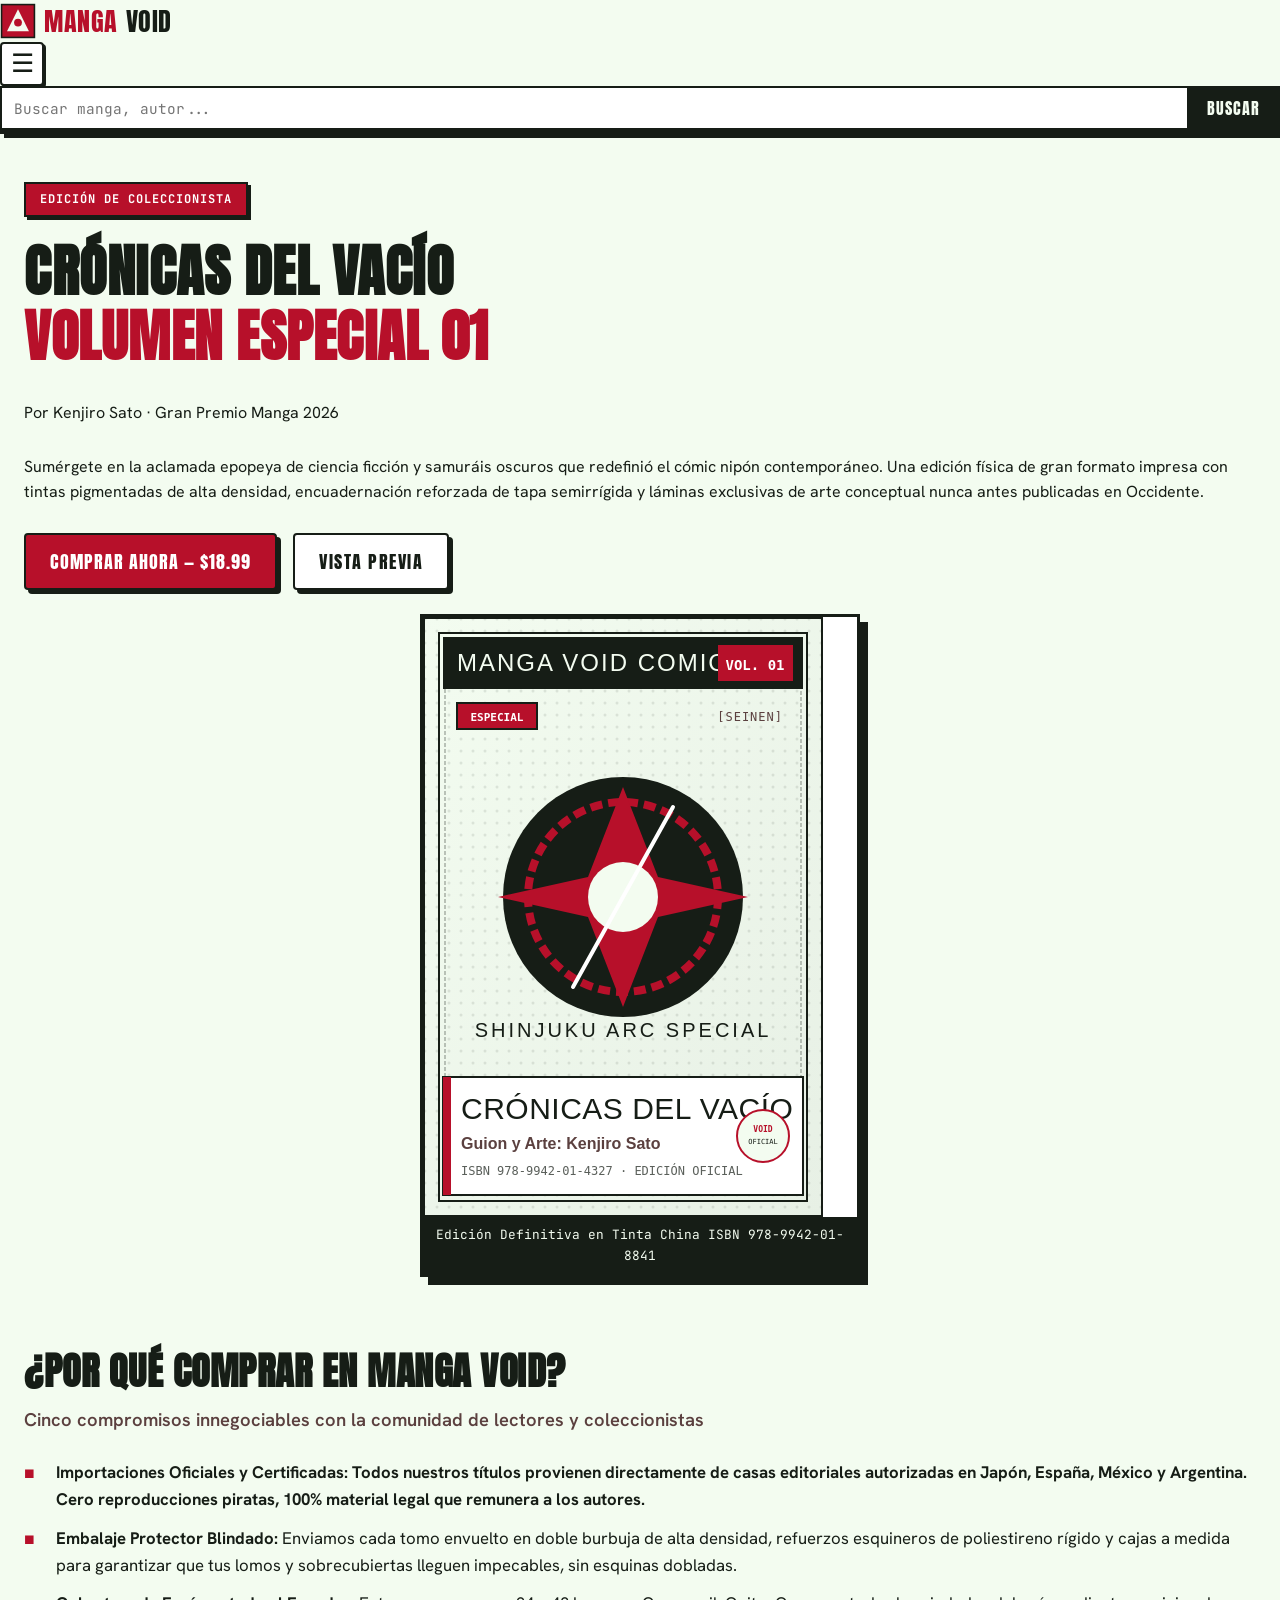
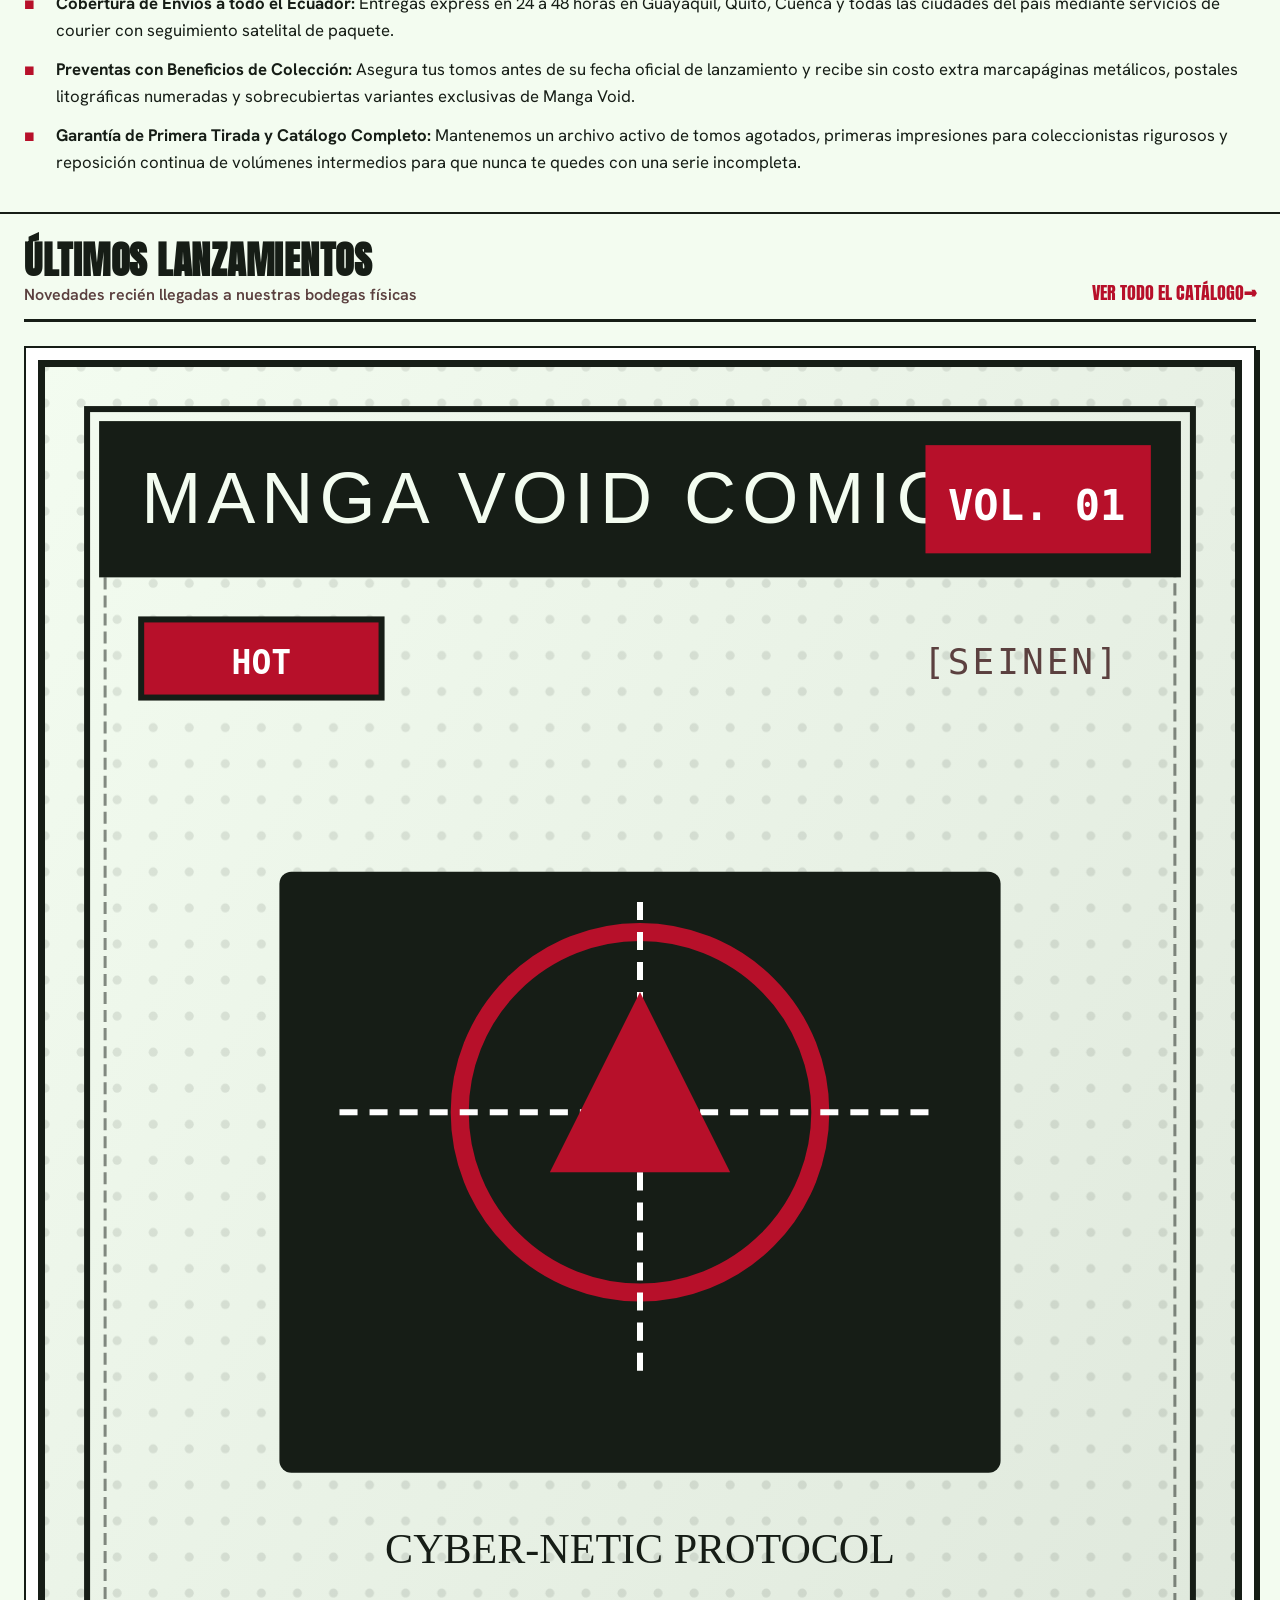
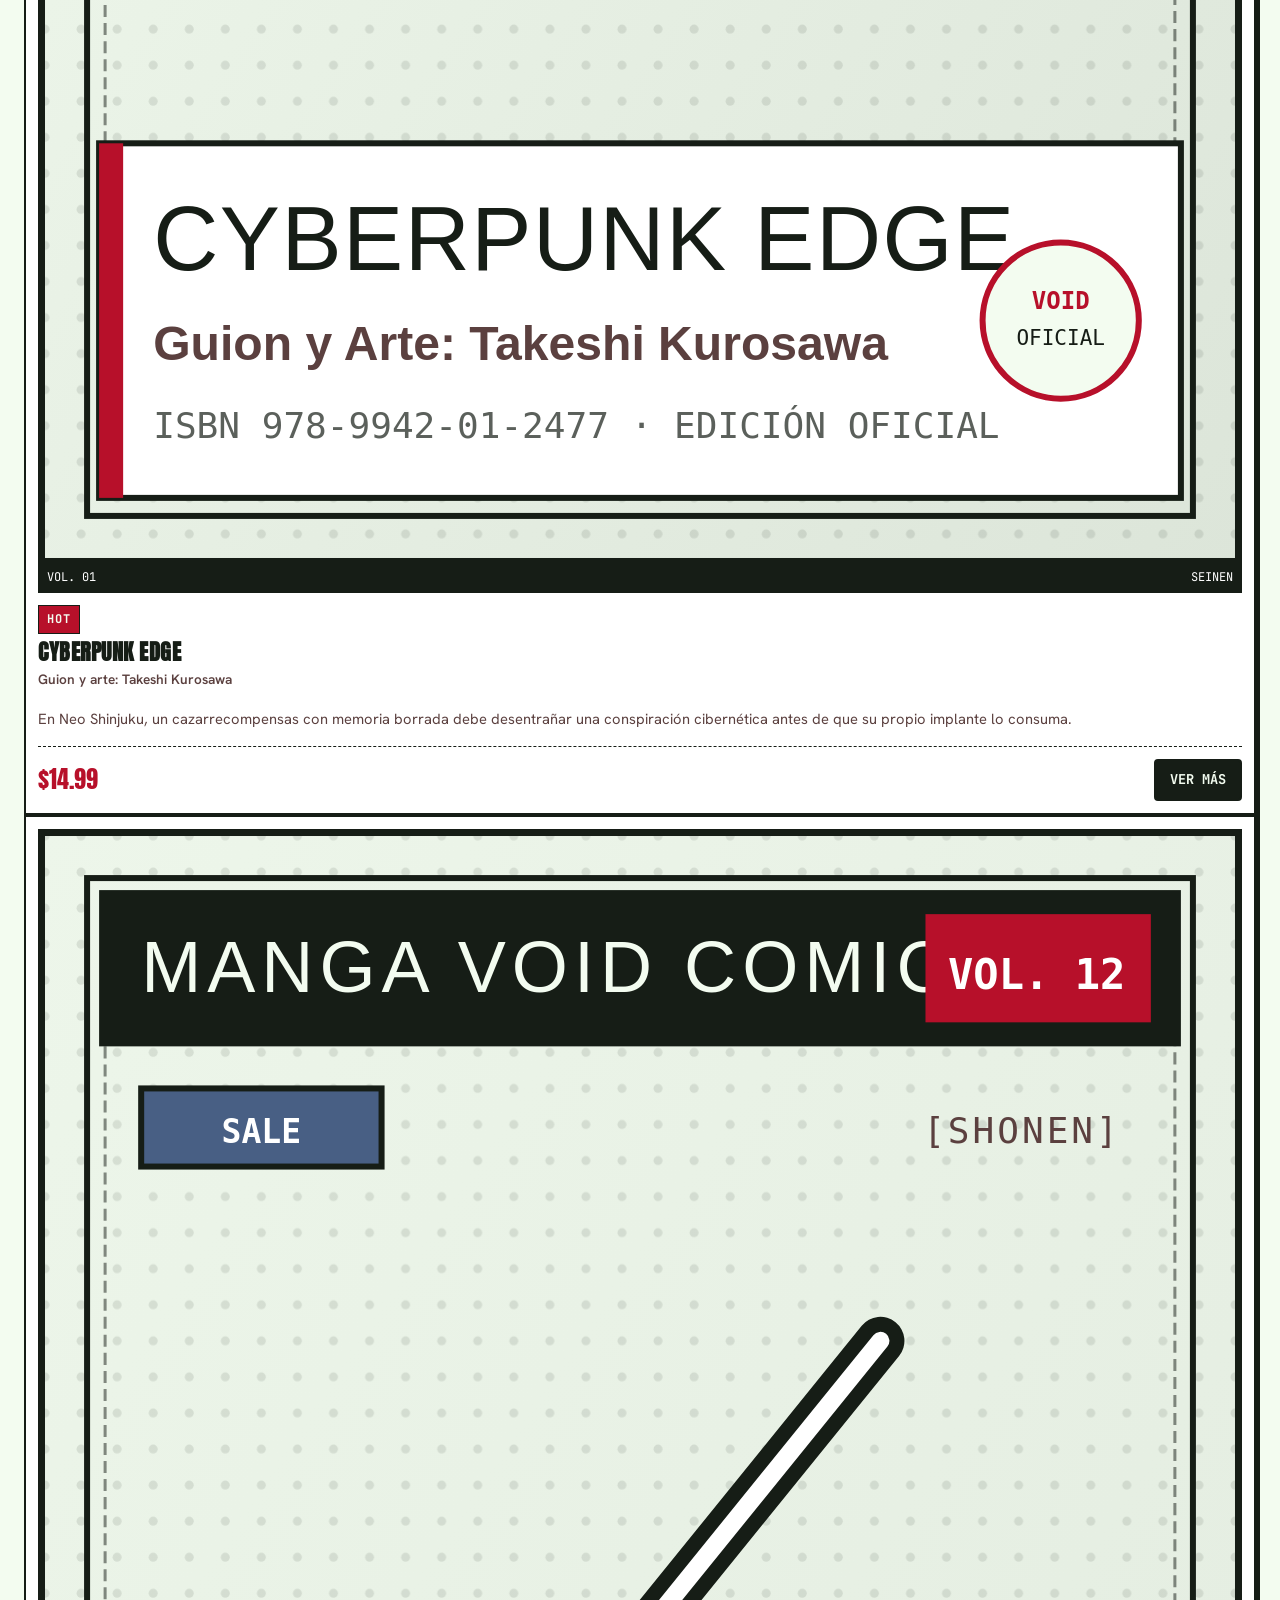
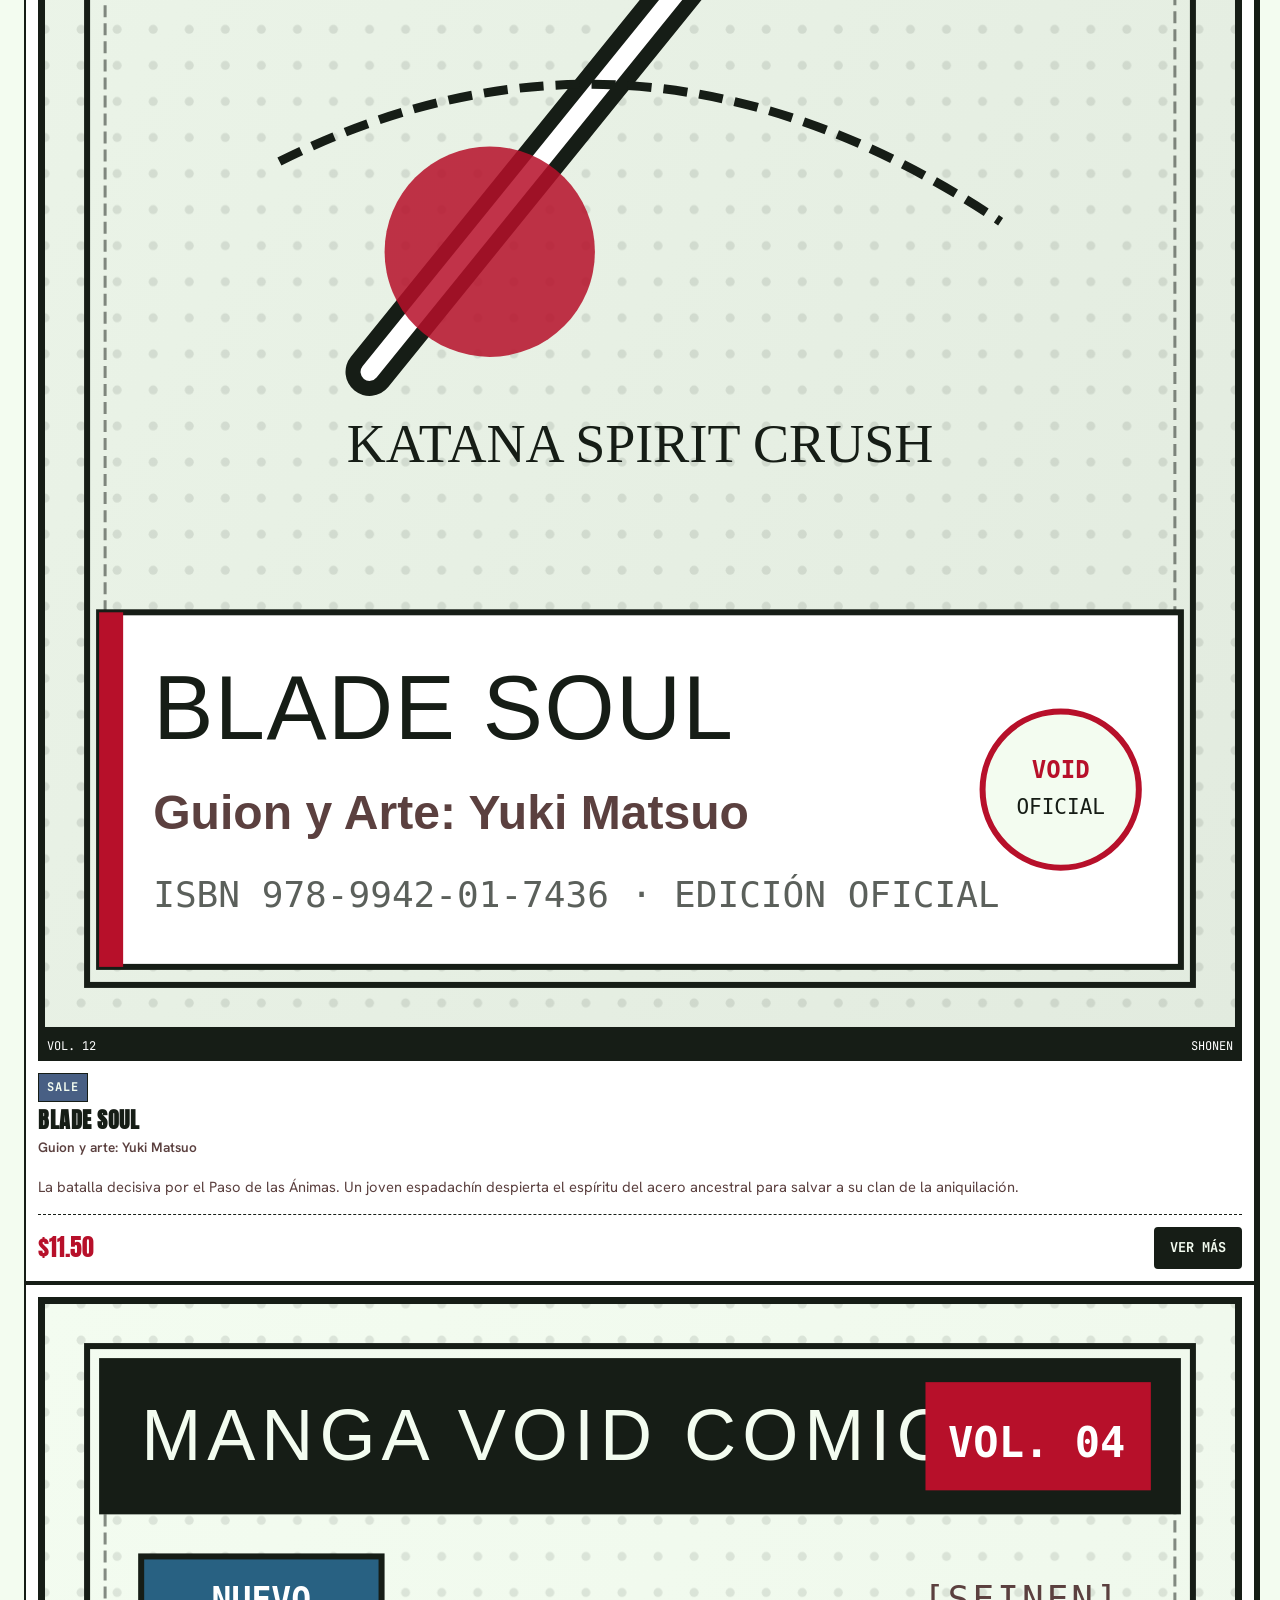
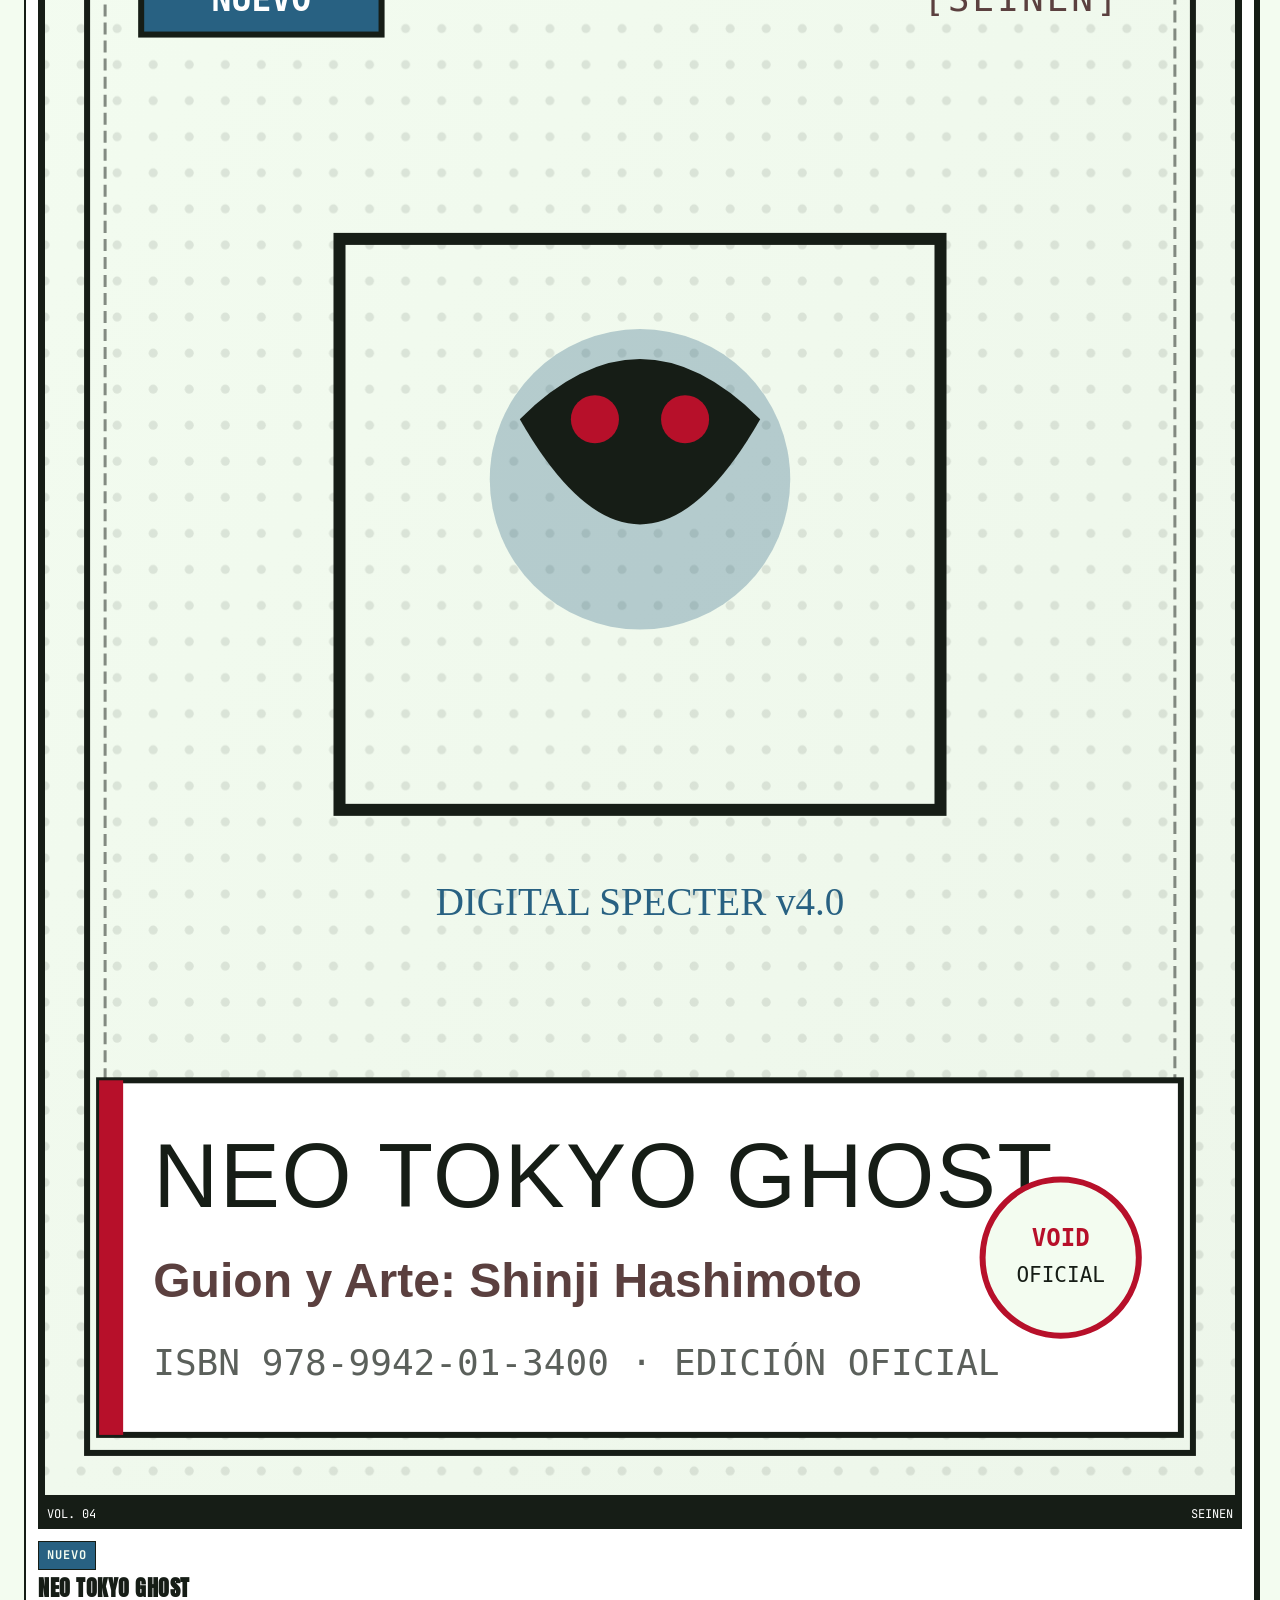
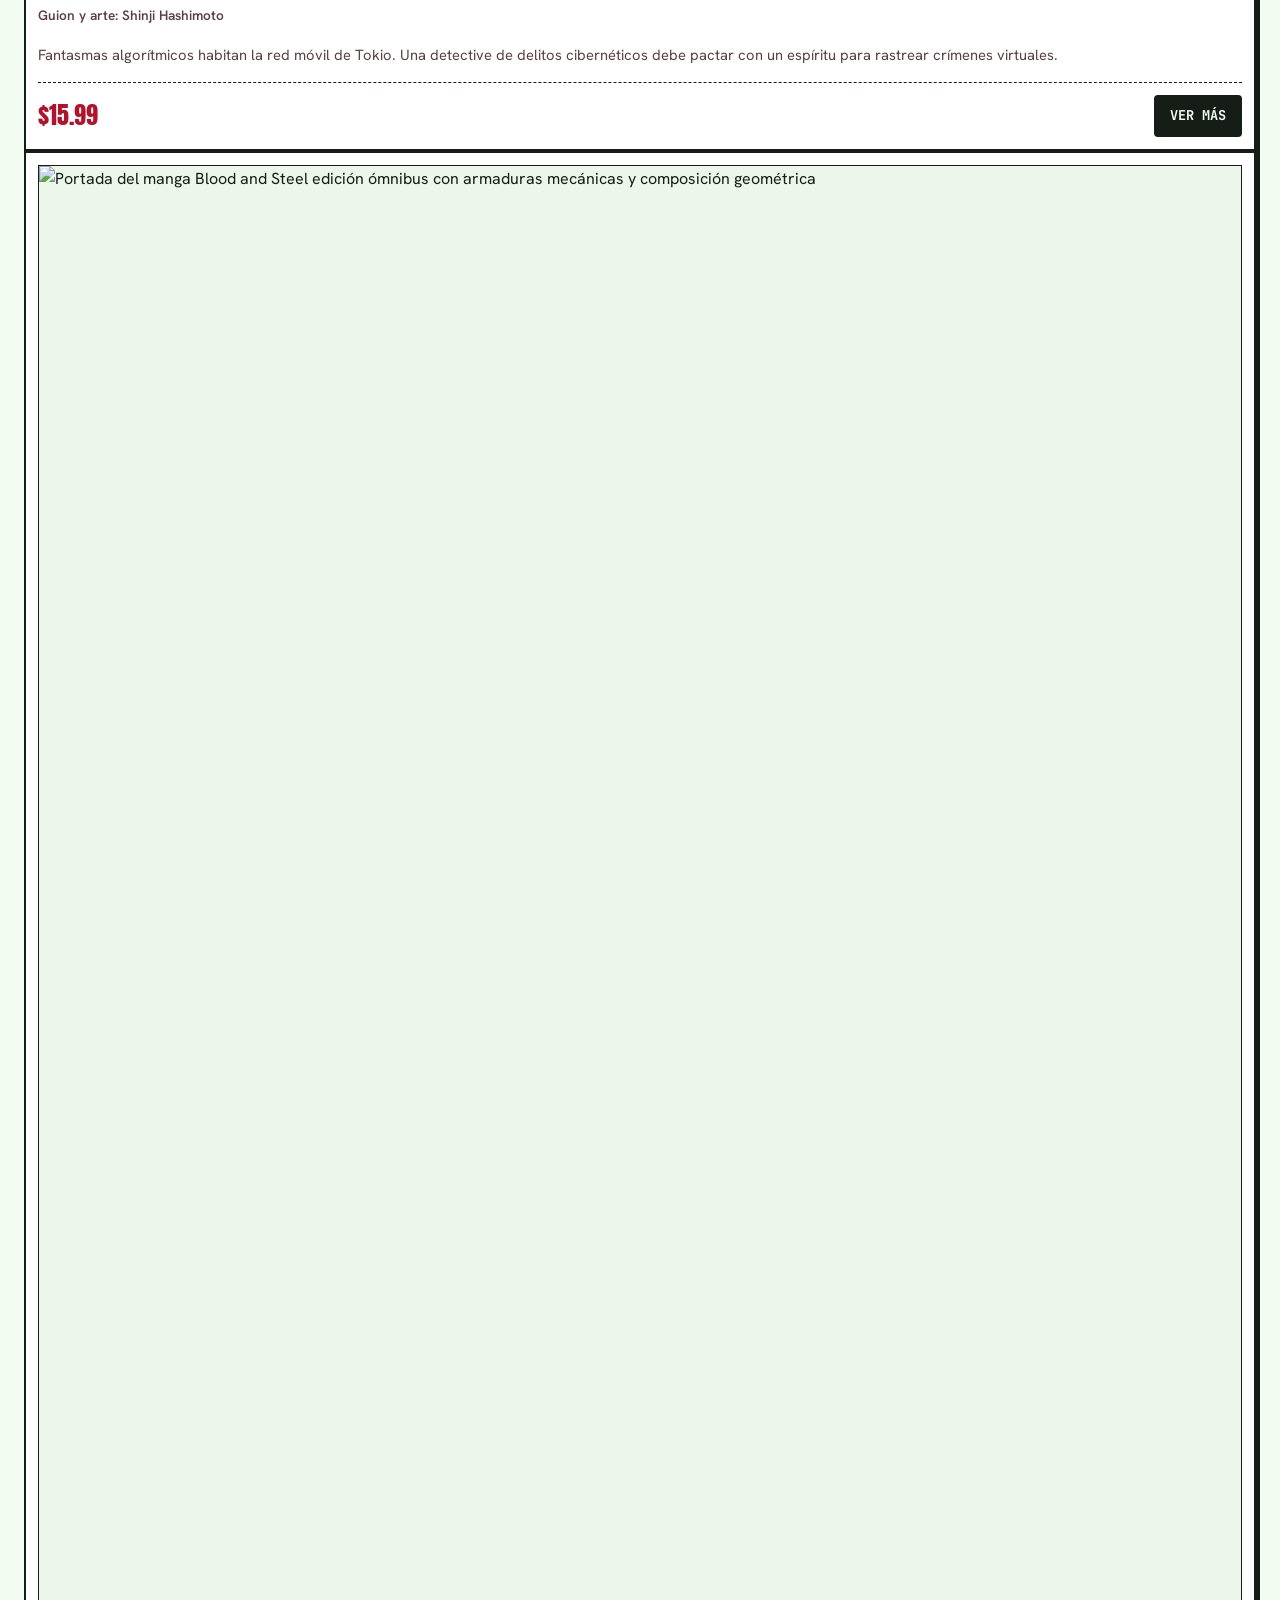
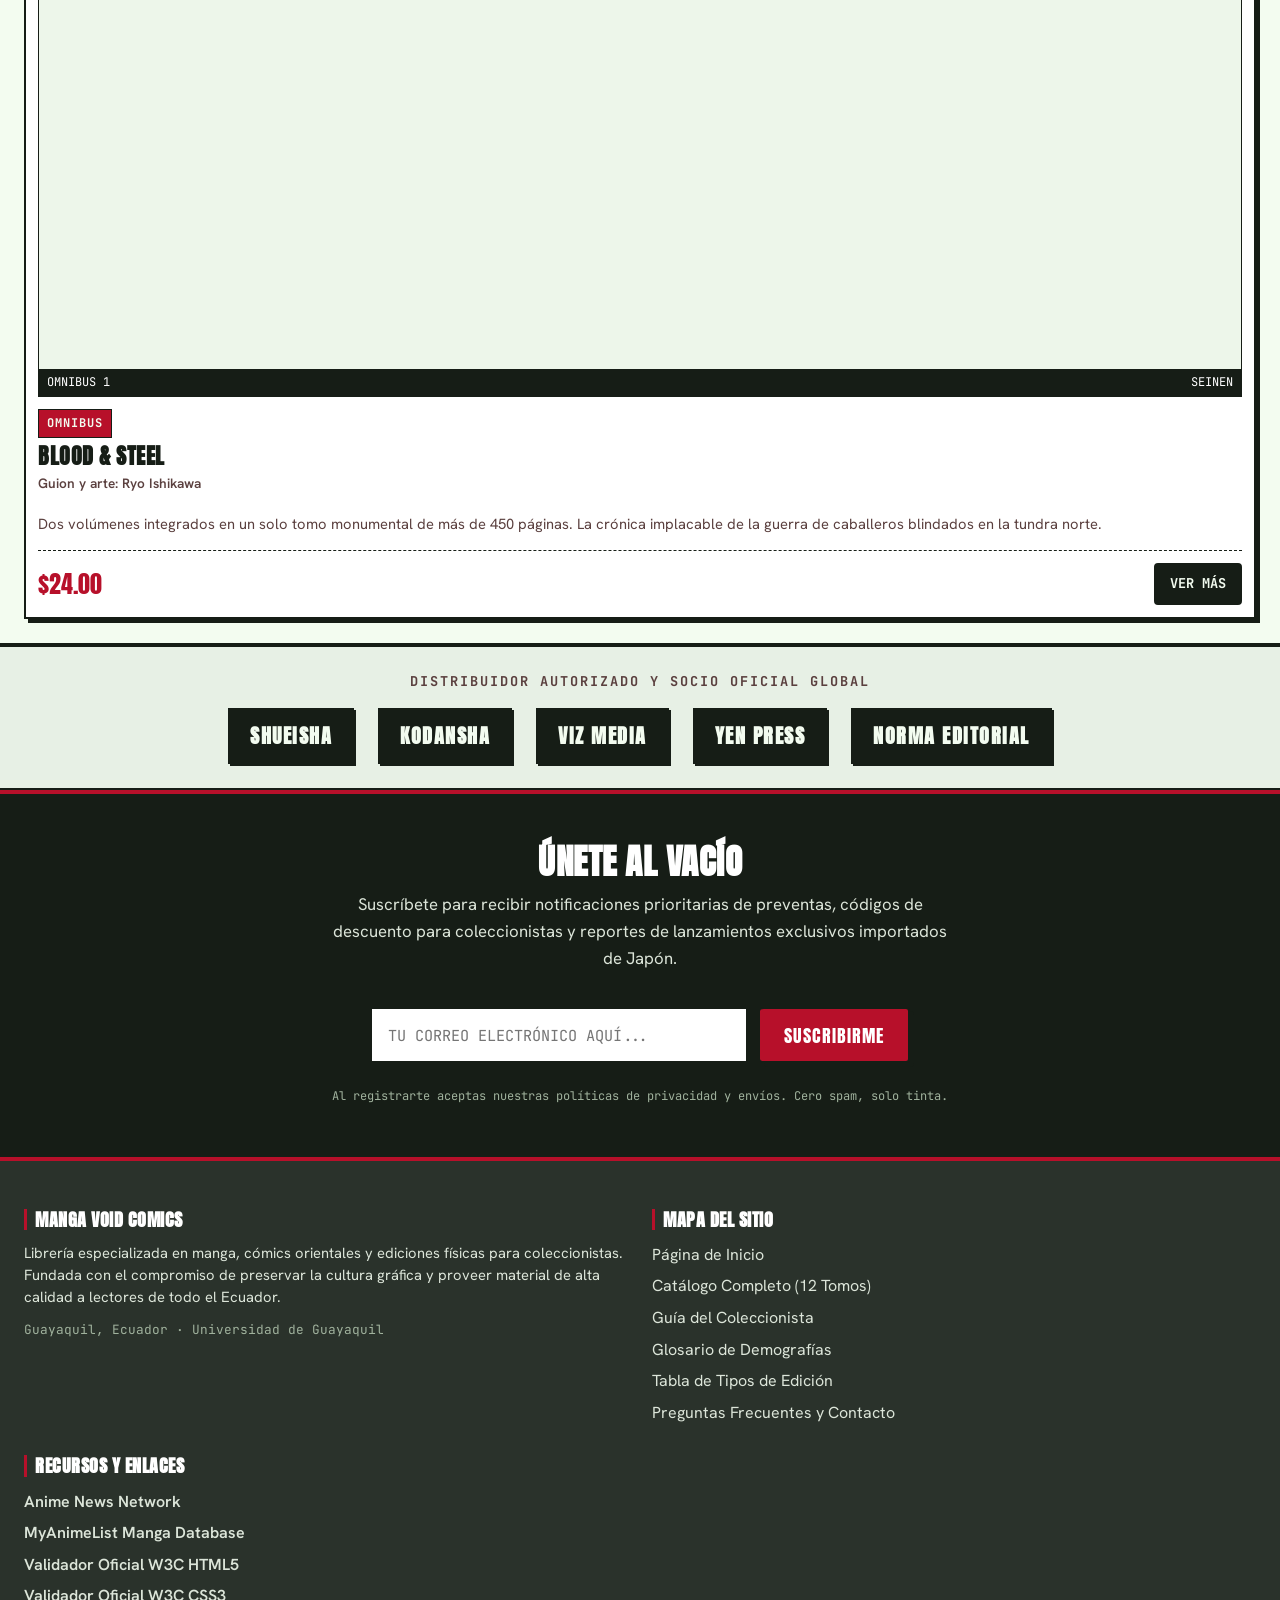
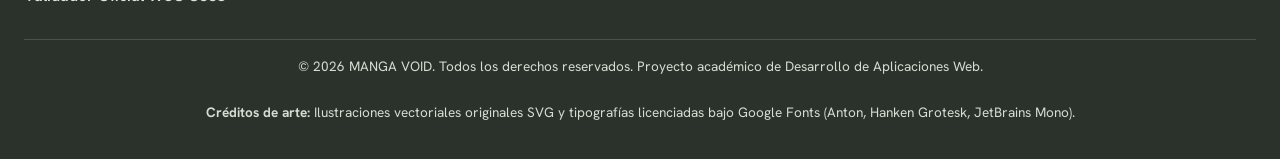
==== commit 14df36d0: "Corrección y responsive del encabezado en 3 páginas y styles.css con patrón hamburguesa sin JS" ====
--- a/index.html
+++ b/index.html
@@ -11,33 +11,33 @@
 <body>
 
   <!-- ========================================================================
-       ENCABEZADO PRINCIPAL (HEADER + NAV + BUSCADOR)
+       ENCABEZADO PRINCIPAL (HEADER + NAVBAR + BUSCADOR RESPONSIVO)
        Semántica: <header>, <nav>
        ======================================================================== -->
-  <header id="encabezado-sitio">
-    <div class="contenedor barra-navegacion">
-      
-      <!-- Logotipo de Manga Void -->
-      <a href="index.html" class="logo-sitio" title="Inicio - Manga Void">
-        <img src="img/logo.svg" alt="Logotipo oficial de Manga Void en rojo carmesí y tinta negra" width="220" height="42">
+  <header class="encabezado-principal" id="encabezado-principal">
+    <div class="encabezado__contenido">
+      <a class="logo" href="index.html" title="Inicio - Manga Void">
+        <svg class="logo__icono" xmlns="http://www.w3.org/2000/svg" viewBox="0 0 46 46" width="36" height="36" aria-hidden="true">
+          <rect x="2" y="2" width="42" height="42" fill="#b7102a" stroke="#161d16" stroke-width="2"/>
+          <polygon points="23,8 37,36 9,36" fill="#f3fcf0"/>
+          <circle cx="23" cy="25" r="5" fill="#b7102a"/>
+        </svg>
+        <span class="logo__rojo">MANGA</span> <span>VOID</span>
       </a>
-
-      <!-- Menú de navegación principal compartido -->
-      <nav aria-label="Navegación principal del sitio">
-        <div class="menu-principal">
-          <a href="index.html" class="enlace-activo" aria-current="page">Inicio</a>
-          <a href="catalogo.html">Catálogo</a>
-          <a href="pagina3.html">Guía del Coleccionista</a>
-        </div>
+      <input type="checkbox" id="menu-toggle" class="menu-toggle">
+      <label for="menu-toggle" class="menu-boton" aria-label="Abrir o cerrar el menú">☰</label>
+      <nav class="menu" aria-label="Navegación principal">
+        <ul>
+          <li><a href="index.html" aria-current="page">Inicio</a></li>
+          <li><a href="catalogo.html">Catálogo</a></li>
+          <li><a href="pagina3.html">Guía del Coleccionista</a></li>
+        </ul>
       </nav>
-
-      <!-- Buscador accesible sin JavaScript -->
-      <form class="formulario-busqueda" action="#" method="get" role="search">
-        <label for="buscar-manga" style="position: absolute; width: 1px; height: 1px; padding: 0; margin: -1px; overflow: hidden; clip: rect(0, 0, 0, 0); border: 0;">Buscar mangas en el catálogo</label>
-        <input type="search" id="buscar-manga" name="q" placeholder="Buscar manga, autor o género..." required>
-        <button type="submit" aria-label="Ejecutar búsqueda">BUSCAR</button>
+      <form class="buscador" role="search" action="#">
+        <label class="solo-lectores" for="buscar">Buscar manga</label>
+        <input type="search" id="buscar" name="q" placeholder="Buscar manga, autor...">
+        <button type="submit">BUSCAR</button>
       </form>
-
     </div>
   </header>
 
--- a/css/styles.css
+++ b/css/styles.css
@@ -200,15 +200,16 @@
   letter-spacing: 1px;
 }
 
-/* ========== SELECTOR: Id | Ejemplo: #encabezado-sitio | Qué hace: Fija el encabezado en la parte superior con borde inferior y sombra dura ========== */
-#encabezado-sitio {
-  background-color: var(--color-papel);
-  border-bottom: 2px solid var(--color-tinta);
-  box-shadow: var(--sombra-dura);
+/* ========== SELECTOR: Id | Ejemplo: #encabezado-principal | Qué hace: Fija el encabezado en la parte superior con position: sticky, z-index: 100 y borde inferior sólido de 4px color tinta ========== */
+#encabezado-principal,
+.encabezado-principal {
   position: sticky;
   top: 0;
   z-index: 100;
   width: 100%;
+  background-color: var(--color-papel);
+  border-bottom: 4px solid var(--color-tinta);
+  box-shadow: var(--sombra-dura);
 }
 
 /* ========== SELECTOR: Id | Ejemplo: #bloque-suscripcion | Qué hace: Aplica fondo oscuro inverso de alto impacto para la sección de boletín informativo ========== */
@@ -480,52 +481,227 @@
 
 /* ==========================================================================
    /* ===== TÉCNICA DE MAQUETACIÓN 1: FLEXBOX ===== */
-   Utilizado en: Encabezado/navegación, Hero layout, Footer, Barras de precios,
-   y Franja de editoriales.
+   Utilizado en: Encabezado/navegación (.encabezado__contenido, .menu, .buscador),
+   Hero layout, Footer, Barras de precios y Franja de editoriales.
    ========================================================================== */
-.barra-navegacion {
-  display: flex;
+
+/* ===== TÉCNICA DE MAQUETACIÓN: FLEXBOX (header) ===== */
+.encabezado__contenido {
+  display: flex;
+  flex-wrap: wrap;
   align-items: center;
   justify-content: space-between;
-  padding-top: var(--espacio-pequeno);
-  padding-bottom: var(--espacio-pequeno);
-  gap: var(--espacio-medio);
-  flex-wrap: wrap; /* Permite que el menú se reorganice en móviles sin JavaScript */
-}
-
-.logo-sitio {
+  gap: 8px 16px;
+  max-width: 1440px;
+  margin: 0 auto;
+  padding: 12px 16px;
+}
+
+/* Identidad visual y logotipo en el encabezado */
+.logo {
+  order: 1;
   display: flex;
   align-items: center;
   gap: 8px;
-}
-
-.menu-principal {
+  font-family: var(--fuente-titulos);
+  font-size: 1.65rem;
+  letter-spacing: 0.5px;
+  text-decoration: none;
+  color: var(--color-tinta);
+  user-select: none;
+}
+
+.logo:hover {
+  color: var(--color-tinta);
+}
+
+.logo__icono {
+  flex-shrink: 0;
+  display: block;
+}
+
+.logo__rojo {
+  color: var(--color-primario);
+}
+
+/* Checkbox oculto visualmente pero accesible por teclado mediante navegación por pestañas (Tab) */
+.menu-toggle {
+  position: absolute;
+  width: 1px;
+  height: 1px;
+  padding: 0;
+  margin: -1px;
+  overflow: hidden;
+  clip: rect(0, 0, 0, 0);
+  white-space: nowrap;
+  border: 0;
+}
+
+/* ========== SELECTOR: Pseudoclase | Ejemplo: .menu-toggle:focus-visible | Qué hace: Mantiene accesible por teclado el interruptor oculto del menú móvil ========== */
+.menu-toggle:focus-visible {
+  clip: auto;
+  opacity: 0;
+}
+
+/* ========== SELECTOR: Hermano adyacente | Ejemplo: .menu-toggle:focus-visible + .menu-boton | Qué hace: Proporciona un indicador de foco visible al botón hamburguesa cuando se navega con teclado ========== */
+.menu-toggle:focus-visible + .menu-boton {
+  outline: 3px solid var(--color-primario);
+  outline-offset: 2px;
+}
+
+/* Botón hamburguesa móvil (☰) con orden 2 en móvil */
+.menu-boton {
+  order: 2;
   display: flex;
   align-items: center;
-  gap: var(--espacio-pequeno);
-  flex-wrap: wrap;
-}
-
-.menu-principal a.enlace-activo {
+  justify-content: center;
+  width: 44px;
+  height: 44px;
+  font-size: 1.6rem;
+  line-height: 1;
+  color: var(--color-tinta);
+  background-color: var(--color-superficie);
+  border: 2px solid var(--color-tinta);
+  border-radius: var(--radio-boton);
+  box-shadow: var(--sombra-dura-pequena);
+  cursor: pointer;
+  user-select: none;
+  transition: background-color 0.2s ease, color 0.2s ease, border-color 0.2s ease;
+}
+
+/* ========== SELECTOR: Pseudoclase | Ejemplo: .menu-boton:hover | Qué hace: Destaca el botón hamburguesa con fondo carmesí primario al pasar el cursor ========== */
+.menu-boton:hover {
+  background-color: var(--color-primario);
+  color: #ffffff;
+  border-color: var(--color-primario);
+}
+
+/* ========== SELECTOR: Pseudoclase | Ejemplo: .menu-toggle:checked | Qué hace: Aplica fondo carmesí primario al botón hamburguesa cuando el menú móvil está activo/abierto ========== */
+.menu-toggle:checked + .menu-boton {
+  background-color: var(--color-primario);
+  color: #ffffff;
+  border-color: var(--color-primario);
+}
+
+/* Contenedor del menú de navegación (en móvil oculto por defecto, con orden 3) */
+.menu {
+  order: 3;
+  width: 100%;
+  display: none;
+  background-color: var(--color-superficie);
+  border: 2px solid var(--color-tinta);
+  box-shadow: var(--sombra-dura);
+  margin-top: 4px;
+}
+
+/* ========== SELECTOR: Hermano general | Ejemplo: .menu-toggle:checked ~ .menu | Qué hace: Despliega el menú de navegación al marcarse el checkbox del botón hamburguesa sin JavaScript ========== */
+.menu-toggle:checked ~ .menu {
+  display: block;
+}
+
+/* ========== SELECTOR: Hijo directo | Ejemplo: .menu > ul | Qué hace: Aplica orientación en columna y espaciado vertical a la lista de navegación principal en móvil ========== */
+.menu > ul {
+  display: flex;
+  flex-direction: column;
+  list-style: none;
+  padding: 8px 0;
+  margin: 0;
+  gap: 4px;
+}
+
+.menu a {
+  display: block;
+  padding: 10px 14px;
+  font-family: var(--fuente-titulos);
+  font-size: 1.15rem;
+  letter-spacing: 0.5px;
+  text-decoration: none;
+  color: var(--color-tinta);
+  border-bottom: 3px solid transparent;
+  transition: color 0.2s ease, background-color 0.2s ease, border-color 0.2s ease;
+}
+
+/* ========== SELECTOR: Pseudoclase | Ejemplo: .menu a:hover | Qué hace: Resalta el enlace de navegación con color primario carmesí al pasar el cursor ========== */
+.menu a:hover {
+  color: var(--color-primario);
+  background-color: var(--color-superficie-baja);
+}
+
+/* ========== SELECTOR: Atributo | Ejemplo: a[aria-current="page"] | Qué hace: Resalta el enlace de la página activa con color rojo primario y borde inferior de 3px ========== */
+a[aria-current="page"] {
   color: var(--color-primario);
   border-bottom: 3px solid var(--color-primario);
-}
-
-.formulario-busqueda {
-  display: flex;
-  align-items: center;
-  gap: 0;
-}
-
-.formulario-busqueda button {
+  font-weight: 700;
+}
+
+/* Formulario de búsqueda accesible de altura uniforme 44px */
+.buscador {
+  order: 4;
+  width: 100%;
+  display: flex;
+  align-items: stretch;
+  height: 44px;
+  margin: 0;
+}
+
+/* ========== SELECTOR: Atributo | Ejemplo: input[type="search"] | Qué hace: Establece altura exacta de 44px, borde sólido de 2px, tipografía monoespaciada y evita desbordamientos con min-width: 0 ========== */
+.buscador input[type="search"] {
+  flex: 1;
+  min-width: 0;
+  height: 44px;
+  box-sizing: border-box;
+  padding: 0 12px;
+  font-family: var(--fuente-etiquetas);
+  font-size: 0.9rem;
+  background-color: var(--color-superficie);
+  color: var(--color-tinta);
+  border: 2px solid var(--color-tinta);
+  border-right: none;
+  border-radius: var(--radio-cero);
+}
+
+/* ========== SELECTOR: Pseudoclase | Ejemplo: .buscador input[type="search"]:focus | Qué hace: Cambia el borde a color rojo primario al enfocar el campo de búsqueda sin alterar la altura de 44px ========== */
+.buscador input[type="search"]:focus {
+  border-color: var(--color-primario);
+  outline: none;
+}
+
+.buscador button {
+  height: 44px;
+  box-sizing: border-box;
+  padding: 0 18px;
   background-color: var(--color-tinta);
+  color: var(--color-papel);
+  border: 2px solid var(--color-tinta);
+  border-radius: var(--radio-cero);
+  font-family: var(--fuente-titulos);
+  font-size: 1rem;
+  letter-spacing: 1px;
+  cursor: pointer;
+  flex-shrink: 0;
+  text-shadow: none;
+  -webkit-text-stroke: 0;
+  transition: background-color 0.2s ease, border-color 0.2s ease, color 0.2s ease;
+}
+
+/* ========== SELECTOR: Pseudoclase | Ejemplo: .buscador button:hover | Qué hace: Cambia el fondo del botón de búsqueda a rojo primario al pasar el cursor ========== */
+.buscador button:hover {
+  background-color: var(--color-primario);
+  border-color: var(--color-primario);
   color: #ffffff;
-  border: 2px solid var(--color-tinta);
-  border-left: none;
-  padding: 10px 14px;
-  cursor: pointer;
-  font-family: var(--fuente-titulos);
-  font-size: 1rem;
+}
+
+/* Clase utilitaria para ocultar texto manteniendo accesibilidad total para lectores de pantalla */
+.solo-lectores {
+  position: absolute;
+  width: 1px;
+  height: 1px;
+  padding: 0;
+  margin: -1px;
+  overflow: hidden;
+  clip: rect(0, 0, 0, 0);
+  white-space: nowrap;
+  border: 0;
 }
 
 /* Hero con maquetación Flexbox */
@@ -976,10 +1152,89 @@
   }
 }
 
-/* --------------------------------------------------------------------------
-   ESCRITORIO: Ancho mínimo 1024px
-   -------------------------------------------------------------------------- */
+/* ==========================================================================
+   /* ===== MEDIA QUERY TABLETA (≥768px) ===== */
+   Fila 1: Logotipo + Menú de navegación horizontal.
+   Fila 2: Formulario de búsqueda ocupando todo el ancho.
+   ========================================================================== */
+@media (min-width: 768px) {
+  /* Ocultar botón hamburguesa y mostrar menú siempre visible en tableta */
+  .menu-toggle,
+  .menu-boton {
+    display: none;
+  }
+
+  .menu {
+    display: block;
+    order: 2;
+    flex: 1;
+    width: auto;
+    background-color: transparent;
+    border: none;
+    box-shadow: none;
+    margin-top: 0;
+  }
+
+  .menu > ul {
+    flex-direction: row;
+    justify-content: center;
+    align-items: center;
+    gap: 16px;
+    padding: 0;
+  }
+
+  .menu a {
+    padding: 8px 14px;
+    border-radius: var(--radio-boton);
+  }
+
+  .menu a:hover {
+    background-color: transparent;
+  }
+
+  /* Buscador en fila 2 ocupando todo el ancho */
+  .buscador {
+    order: 3;
+    width: 100%;
+  }
+}
+
+/* ==========================================================================
+   /* ===== MEDIA QUERY ESCRITORIO (≥1024px) ===== */
+   UNA sola fila: Logo a la izquierda, menú centrado y buscador a la derecha (300px).
+   Catálogo en 3 columnas según rúbrica universitaria.
+   ========================================================================== */
 @media (min-width: 1024px) {
+  /* Encabezado en UNA sola fila sin salto de línea */
+  .encabezado__contenido {
+    flex-wrap: nowrap;
+    gap: 24px;
+    padding-top: 10px;
+    padding-bottom: 10px;
+  }
+
+  .logo {
+    order: 1;
+    flex: 0 0 auto;
+  }
+
+  .menu {
+    order: 2;
+    flex: 1;
+    display: flex;
+    justify-content: center;
+  }
+
+  .menu > ul {
+    gap: 24px;
+  }
+
+  .buscador {
+    order: 3;
+    width: 300px;
+    flex: 0 0 300px;
+  }
+
   .contenedor {
     padding-left: var(--margen-escritorio);
     padding-right: var(--margen-escritorio);
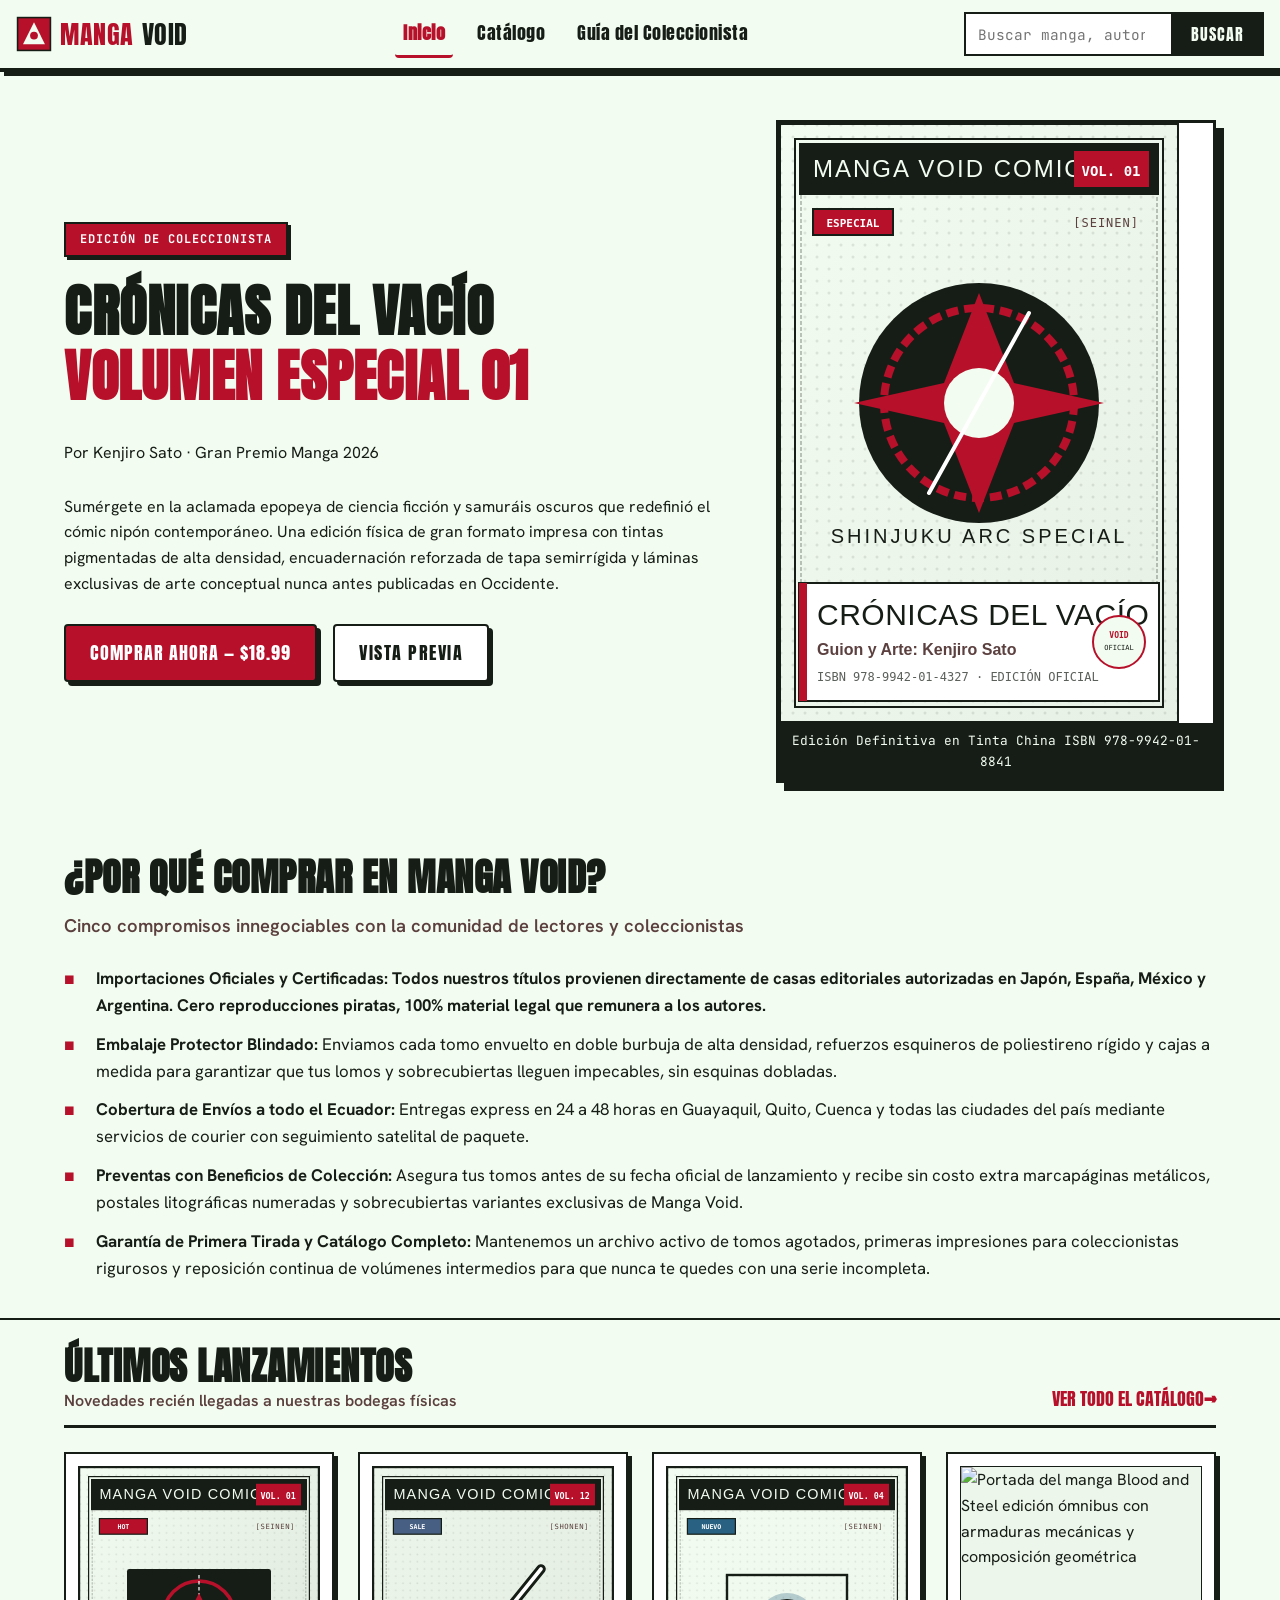
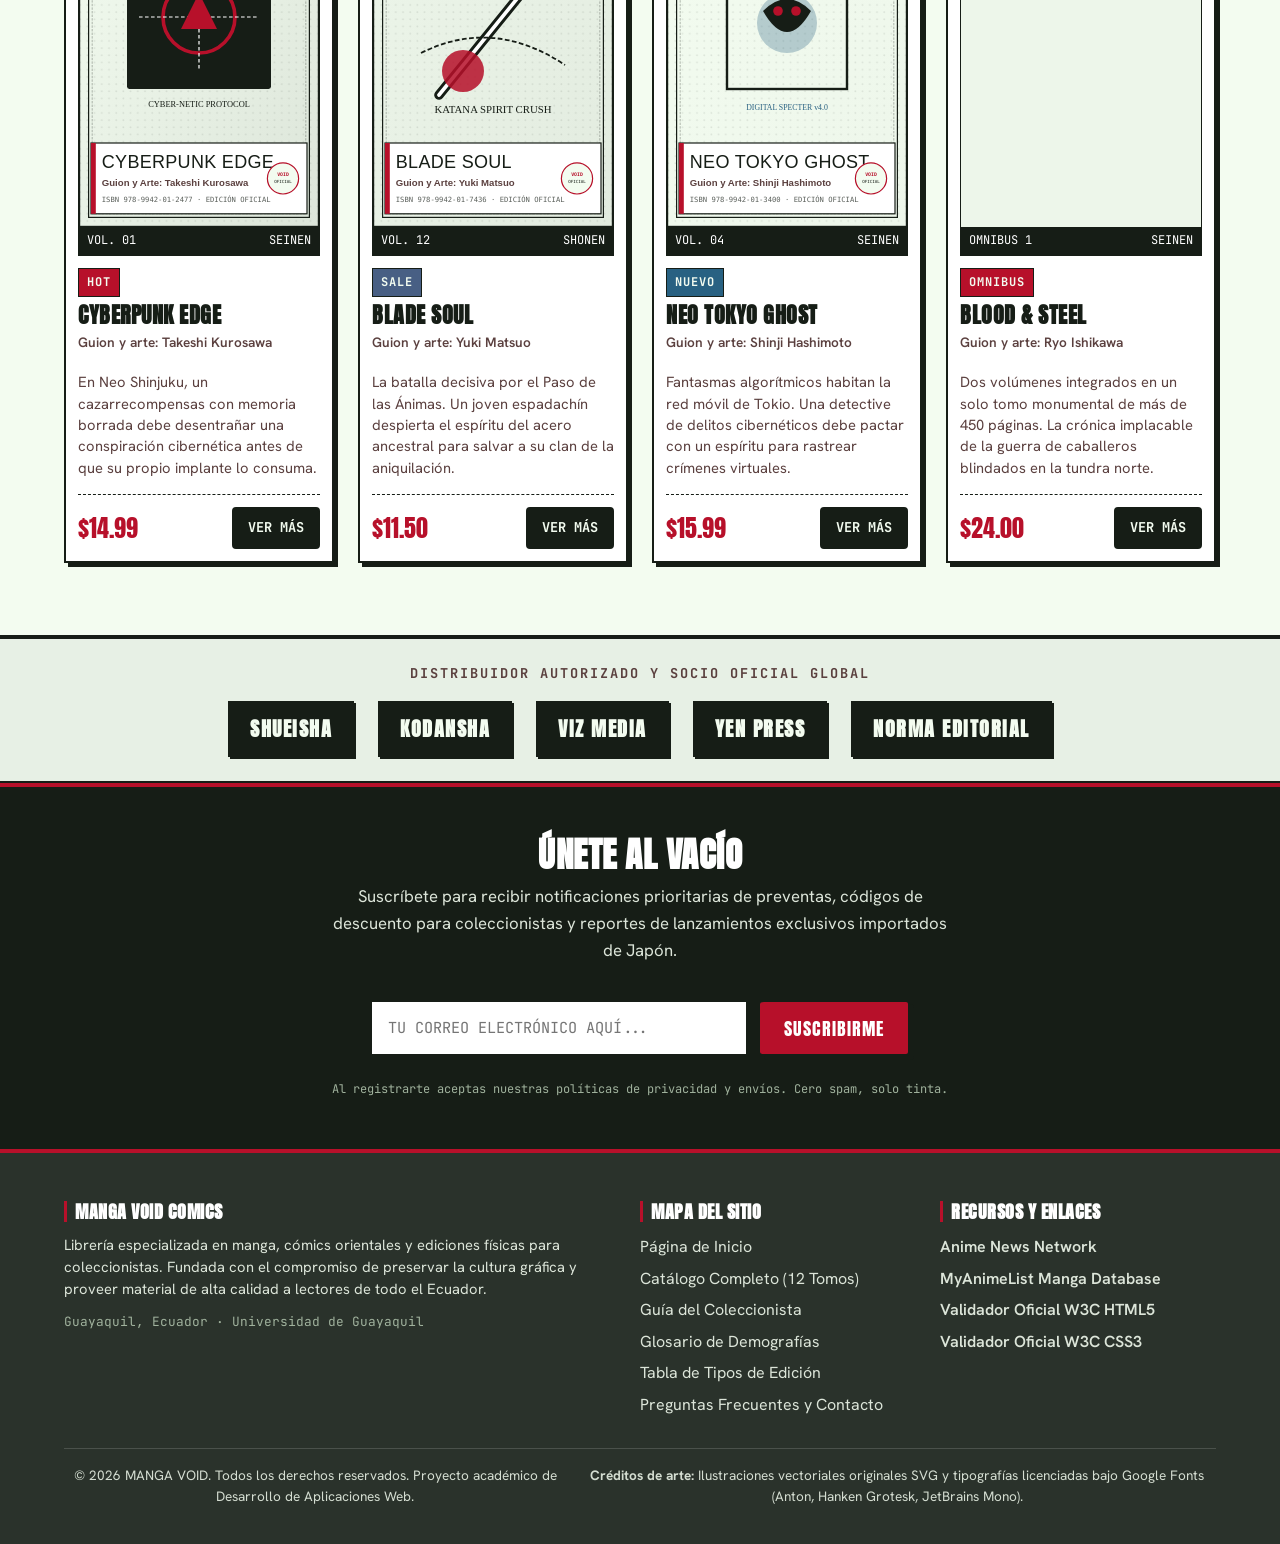
==== commit 4e6c4d48: "Refactorizar encabezado: responsive mobile-first, fila única en escritorio >=900px y resolver error " ====
--- a/index.html
+++ b/index.html
@@ -26,18 +26,20 @@
       </a>
       <input type="checkbox" id="menu-toggle" class="menu-toggle">
       <label for="menu-toggle" class="menu-boton" aria-label="Abrir o cerrar el menú">☰</label>
-      <nav class="menu" aria-label="Navegación principal">
-        <ul>
-          <li><a href="index.html" aria-current="page">Inicio</a></li>
-          <li><a href="catalogo.html">Catálogo</a></li>
-          <li><a href="pagina3.html">Guía del Coleccionista</a></li>
-        </ul>
-      </nav>
-      <form class="buscador" role="search" action="#">
-        <label class="solo-lectores" for="buscar">Buscar manga</label>
-        <input type="search" id="buscar" name="q" placeholder="Buscar manga, autor...">
-        <button type="submit">BUSCAR</button>
-      </form>
+      <div class="encabezado__panel">
+        <nav class="menu" aria-label="Navegación principal">
+          <ul>
+            <li><a href="index.html" aria-current="page">Inicio</a></li>
+            <li><a href="catalogo.html">Catálogo</a></li>
+            <li><a href="pagina3.html">Guía del Coleccionista</a></li>
+          </ul>
+        </nav>
+        <form class="buscador" role="search" action="#">
+          <label class="solo-lectores" for="buscar">Buscar manga</label>
+          <input type="search" id="buscar" name="q" placeholder="Buscar manga, autor...">
+          <button type="submit">BUSCAR</button>
+        </form>
+      </div>
     </div>
   </header>
 
--- a/css/styles.css
+++ b/css/styles.css
@@ -200,7 +200,774 @@
   letter-spacing: 1px;
 }
 
-/* ========== SELECTOR: Id | Ejemplo: #encabezado-principal | Qué hace: Fija el encabezado en la parte superior con position: sticky, z-index: 100 y borde inferior sólido de 4px color tinta ========== */
+
+/* ========== SELECTOR: Id | Ejemplo: #bloque-suscripcion | Qué hace: Aplica fondo oscuro inverso de alto impacto para la sección de boletín informativo ========== */
+#bloque-suscripcion {
+  background-color: var(--color-tinta);
+  color: var(--color-texto-inverso);
+  border-top: 4px solid var(--color-primario);
+  border-bottom: 2px solid var(--color-tinta);
+  padding: var(--espacio-seccion) 0;
+  position: relative;
+}
+
+/* ========== SELECTOR: Elemento + clase | Ejemplo: article.tarjeta-manga | Qué hace: Aumenta especificidad para asegurar que las tarjetas artículo manejen altura completa ========== */
+article.tarjeta-manga {
+  height: 100%;
+}
+
+/* ========== SELECTOR: Elemento + clase | Ejemplo: p.descripcion-manga | Qué hace: Limita la altura y estiliza el extracto del manga con tipografía Hanken Grotesk ========== */
+p.descripcion-manga {
+  color: var(--color-texto-secundario);
+  font-size: 0.92rem;
+  line-height: 1.45;
+  margin-top: 6px;
+  margin-bottom: var(--espacio-medio);
+}
+
+/* ========== SELECTOR: Elemento + clase | Ejemplo: a.boton-accion | Qué hace: Estiliza enlaces para que luzcan y se comporten como botones secundarios ========== */
+a.boton-accion {
+  background-color: var(--color-tinta);
+  color: var(--color-papel);
+  font-family: var(--fuente-etiquetas);
+  font-size: 0.85rem;
+  font-weight: 700;
+  padding: 8px 14px;
+  border: 2px solid var(--color-tinta);
+  border-radius: var(--radio-boton);
+  text-transform: uppercase;
+  display: inline-block;
+}
+
+/* ========== SELECTOR: Combinador descendiente | Ejemplo: nav a | Qué hace: Estiliza todos los enlaces que se encuentren dentro de cualquier barra de navegación ========== */
+nav a {
+  font-family: var(--fuente-titulos);
+  font-size: 1.15rem;
+  letter-spacing: 0.5px;
+  padding: 6px 12px;
+  border-bottom: 3px solid transparent;
+}
+
+/* ========== SELECTOR: Combinador hijo directo | Ejemplo: ul > li | Qué hace: Selecciona únicamente los elementos de lista que sean hijos directos de un elemento ul ========== */
+ul.lista-beneficios > li {
+  position: relative;
+  padding-left: 32px;
+  margin-bottom: var(--espacio-pequeno);
+  font-size: 1.05rem;
+}
+
+/* ========== SELECTOR: Combinador hermano adyacente | Ejemplo: h2 + p | Qué hace: Estiliza el primer párrafo inmediatamente posterior a un encabezado h2 como bajada o subtítulo ========== */
+h2 + p.subtitulo-seccion {
+  font-size: 1.15rem;
+  color: var(--color-texto-secundario);
+  font-weight: 600;
+  margin-bottom: var(--espacio-grande);
+}
+
+/* ========== SELECTOR: Combinador hermano general | Ejemplo: h2 ~ p | Qué hace: Da estilo de lectura amplio a todos los párrafos que sucedan a un h2 dentro del mismo bloque ========== */
+.contenido-articulo h2 ~ p {
+  color: var(--color-tinta);
+  line-height: 1.7;
+}
+
+/* ========== SELECTOR: Pseudoclase | Ejemplo: :hover | Qué hace: Desplaza la tarjeta 4px arriba-izquierda en hover creando el efecto de relieve pop ========== */
+.tarjeta-manga:hover {
+  transform: translate(-4px, -4px);
+  box-shadow: var(--sombra-dura-grande);
+}
+
+/* ========== SELECTOR: Pseudoclase | Ejemplo: :focus | Qué hace: Ilumina con borde carmesí de 2px e indicador visible cualquier input que reciba foco de teclado ========== */
+input:focus,
+textarea:focus,
+select:focus {
+  outline: none;
+  border-color: var(--color-primario);
+  box-shadow: 0 0 0 3px rgba(183, 16, 42, 0.25);
+}
+
+/* ========== SELECTOR: Pseudoclase | Ejemplo: :active | Qué hace: Presiona el botón devolviéndolo a su posición base cuando el usuario hace clic ========== */
+.boton-primario:active,
+a.boton-accion:active {
+  transform: translate(2px, 2px);
+  box-shadow: var(--sombra-dura-pequena);
+}
+
+/* ========== SELECTOR: Pseudoclase | Ejemplo: :link | Qué hace: Estiliza los hipervínculos no visitados asegurando color primario distinguible ========== */
+.enlace-destacado:link {
+  color: var(--color-primario);
+  text-decoration: underline;
+}
+
+/* ========== SELECTOR: Pseudoclase | Ejemplo: :visited | Qué hace: Indica enlaces ya visitados con tonalidad secundaria sin romper la armonía visual ========== */
+.enlace-destacado:visited {
+  color: var(--color-secundario);
+}
+
+/* ========== SELECTOR: Pseudoclase | Ejemplo: :first-child | Qué hace: Aplica un borde rojo superior al primer elemento de una lista de detalles ========== */
+ul.lista-beneficios > li:first-child {
+  font-weight: 700;
+}
+
+/* ========== SELECTOR: Pseudoclase | Ejemplo: :last-child | Qué hace: Remueve el margen inferior en el último elemento dentro de una columna o contenedor ========== */
+.columna-informacion > p:last-child {
+  margin-bottom: 0;
+}
+
+/* ========== SELECTOR: Pseudoclase | Ejemplo: :nth-child(2n) | Qué hace: Alterna el color de fondo en las filas pares de la tabla comparativa de ediciones ========== */
+table tbody tr:nth-child(2n) {
+  background-color: var(--color-superficie-baja);
+}
+
+/* ========== SELECTOR: Pseudoelemento | Ejemplo: ::before | Qué hace: Inserta el ícono cuadrado rojo característico del estilo manga antes de los ítems de lista ========== */
+ul.lista-beneficios > li::before {
+  content: "■";
+  color: var(--color-primario);
+  font-size: 1.1rem;
+  position: absolute;
+  left: 0;
+  top: 0;
+}
+
+/* ========== SELECTOR: Pseudoelemento | Ejemplo: ::after | Qué hace: Agrega una flecha decorativa al final de los enlaces de tipo 'Ver catálogo completo' ========== */
+a.enlace-con-flecha::after {
+  content: " →";
+  font-weight: bold;
+  transition: transform 0.2s ease;
+  display: inline-block;
+}
+a.enlace-con-flecha:hover::after {
+  transform: translateX(4px);
+}
+
+/* ========== SELECTOR: Pseudoelemento | Ejemplo: ::first-letter | Qué hace: Aplica estilo capitular agrandado a la primera letra del primer párrafo de la guía ========== */
+p.parrafo-capitular::first-letter {
+  font-family: var(--fuente-titulos);
+  font-size: 3.2rem;
+  float: left;
+  line-height: 0.8;
+  margin-right: 8px;
+  color: var(--color-primario);
+}
+
+/* ========== SELECTOR: Pseudoelemento | Ejemplo: ::first-line | Qué hace: Resalta en negrita y mayúsculas la primera línea de la introducción de coleccionistas ========== */
+p.parrafo-destacado::first-line {
+  font-family: var(--fuente-titulos);
+  letter-spacing: 1px;
+  color: var(--color-primario);
+}
+
+/* ========== SELECTOR: Pseudoelemento | Ejemplo: ::marker | Qué hace: Colorea los números de las listas ordenadas <ol> con el rojo primario de la tienda ========== */
+ol.lista-pasos-lectura li::marker {
+  color: var(--color-primario);
+  font-family: var(--fuente-titulos);
+  font-size: 1.25rem;
+}
+
+/* ========== SELECTOR: Pseudoelemento | Ejemplo: ::selection | Qué hace: Personaliza la selección de texto con fondo carmesí y texto blanco puro ========== */
+::selection {
+  background-color: var(--color-primario);
+  color: #ffffff;
+}
+
+/* ========== SELECTOR: Atributo | Ejemplo: a[target] | Qué hace: Agrega estilo cursor externo a enlaces que abren una pestaña nueva ========== */
+a[target="_blank"] {
+  cursor: alias;
+}
+
+/* ========== SELECTOR: Atributo | Ejemplo: input[type="text"] | Qué hace: Establece ancho, tipografía monoespaciada y bordes duros a campos de texto ========== */
+input[type="text"],
+input[type="search"] {
+  font-family: var(--fuente-etiquetas);
+  font-size: 0.9rem;
+  padding: 10px 14px;
+  background-color: var(--color-superficie);
+  border: 2px solid var(--color-tinta);
+  border-radius: var(--radio-cero);
+}
+
+/* ========== SELECTOR: Atributo | Ejemplo: input[type="email"] | Qué hace: Diseña el campo de suscripción con tipografía clara y sin esquinas redondeadas ========== */
+input[type="email"] {
+  font-family: var(--fuente-etiquetas);
+  font-size: 0.95rem;
+  padding: 12px 16px;
+  background-color: var(--color-superficie);
+  border: 2px solid var(--color-tinta);
+  border-radius: var(--radio-cero);
+}
+
+/* ========== SELECTOR: Atributo | Ejemplo: a[href^="https"] | Qué hace: Identifica enlaces externos seguros que inician con protocolo https:// ========== */
+a[href^="https"] {
+  font-weight: 600;
+}
+
+/* ========== SELECTOR: Atributo | Ejemplo: a[href$=".html"] | Qué hace: Aplica transición de navegación a todos los enlaces internos que terminan en extensión .html ========== */
+a[href$=".html"] {
+  position: relative;
+}
+
+/* ========== SELECTOR: Atributo | Ejemplo: a[href*="manga"] | Qué hace: Detecta cualquier enlace que contenga la palabra clave 'manga' en su ruta ========== */
+a[href*="manga"] {
+  letter-spacing: 0.2px;
+}
+
+/* ========== SELECTOR: Atributo | Ejemplo: [class*="etiqueta"] | Qué hace: Selecciona cualquier elemento que contenga la subcadena 'etiqueta' en su atributo class ========== */
+[class*="etiqueta"] {
+  font-family: var(--fuente-etiquetas);
+  font-size: 0.75rem;
+  font-weight: 700;
+  text-transform: uppercase;
+  letter-spacing: 1px;
+}
+
+/* ========== SELECTOR: Atributo | Ejemplo: [class="boton-primario"] | Qué hace: Selección exacta por valor del atributo class para el botón primario de compra ========== */
+[class="boton-primario"] {
+  font-weight: normal;
+}
+
+/* ==========================================================================
+   MODELO DE CAJA Y MODOS DE VISUALIZACIÓN (DISPLAY)
+   --------------------------------------------------------------------------
+   - margin: Espacio externo alrededor de la caja.
+   - border: Contorno delimitador sólido de 2px de estilo cómic.
+   - padding: Espacio interno entre el borde y el contenido.
+   - width / height: Dimensiones calculadas según box-sizing: border-box.
+   - display block / inline / inline-block explicados y usados puntualmente.
+   ========================================================================== */
+
+/* Bloque contenedor central con límites y márgenes laterales */
+.contenedor {
+  width: 100%;
+  max-width: var(--ancho-maximo);
+  margin-left: auto;
+  margin-right: auto;
+  padding-left: var(--margen-movil);
+  padding-right: var(--margen-movil);
+}
+
+/* DISPLAY: BLOCK — Elemento que ocupa todo el ancho de su línea */
+.bloque-completo {
+  display: block;
+  width: 100%;
+}
+
+/* DISPLAY: INLINE-BLOCK — Permite aplicar dimensiones, padding y margin respetando el flujo de texto (usado en etiquetas/chips) */
+.etiqueta-chip {
+  display: inline-block;
+  padding: 4px 8px;
+  border: 1px solid var(--color-tinta);
+  background-color: var(--color-tinta);
+  color: var(--color-papel);
+  margin-right: 6px;
+  margin-bottom: 6px;
+}
+
+/* DISPLAY: INLINE — Fluye de forma natural con el texto sin generar quiebre de línea */
+.texto-resaltado {
+  display: inline;
+  color: var(--color-primario);
+  font-weight: 700;
+}
+
+/* ========================================================================== */
+/* ===== TÉCNICA DE MAQUETACIÓN 1: FLEXBOX ===== */
+/* Utilizado en: Hero layout, Footer, Barras de precios, Franja de editoriales
+   y en el bloque del Encabezado principal al final de esta hoja de estilos. */
+/* ========================================================================== */
+
+/* Hero con maquetación Flexbox */
+.bloque-hero {
+  display: flex;
+  flex-direction: column;
+  gap: var(--espacio-grande);
+  align-items: center;
+  padding-top: var(--espacio-seccion);
+  padding-bottom: var(--espacio-seccion);
+}
+
+.hero-informacion {
+  display: flex;
+  flex-direction: column;
+  align-items: flex-start;
+  gap: var(--espacio-medio);
+  flex: 1;
+}
+
+.hero-visual {
+  flex: 1;
+  width: 100%;
+  max-width: 440px;
+}
+
+.hero-visual figure {
+  border: 3px solid var(--color-tinta);
+  box-shadow: var(--sombra-dura-grande);
+  background-color: #ffffff;
+  overflow: hidden;
+}
+
+.hero-visual figcaption {
+  font-family: var(--fuente-etiquetas);
+  font-size: 0.8rem;
+  padding: 8px 12px;
+  background-color: var(--color-tinta);
+  color: var(--color-papel);
+  text-align: center;
+}
+
+.botones-hero {
+  display: flex;
+  gap: var(--espacio-medio);
+  flex-wrap: wrap;
+}
+
+.boton-secundario {
+  background-color: var(--color-superficie);
+  color: var(--color-tinta);
+  font-family: var(--fuente-titulos);
+  font-size: 1.15rem;
+  padding: 12px 24px;
+  border: 2px solid var(--color-tinta);
+  border-radius: var(--radio-boton);
+  box-shadow: var(--sombra-dura);
+  cursor: pointer;
+  display: inline-block;
+  text-align: center;
+  text-transform: uppercase;
+}
+
+/* Barra de precio y botón en la tarjeta de manga */
+.pie-tarjeta-manga {
+  display: flex;
+  align-items: center;
+  justify-content: space-between;
+  margin-top: auto;
+  padding-top: var(--espacio-pequeno);
+  border-top: 1px dashed var(--color-borde);
+}
+
+.precio-manga {
+  font-family: var(--fuente-titulos);
+  font-size: 1.5rem;
+  color: var(--color-primario);
+}
+
+/* Franja de editoriales y aliados */
+.franja-editoriales {
+  background-color: var(--color-superficie-media);
+  border-top: 2px solid var(--color-tinta);
+  border-bottom: 2px solid var(--color-tinta);
+  padding: var(--espacio-grande) 0;
+  text-align: center;
+}
+
+.editoriales-lista {
+  display: flex;
+  justify-content: center;
+  align-items: center;
+  gap: var(--espacio-grande);
+  flex-wrap: wrap;
+  margin-top: var(--espacio-medio);
+}
+
+.editorial-item {
+  background-color: var(--color-tinta);
+  color: var(--color-papel);
+  font-family: var(--fuente-titulos);
+  font-size: 1.25rem;
+  padding: 10px 20px;
+  border: 2px solid var(--color-tinta);
+  box-shadow: var(--sombra-dura-pequena);
+  letter-spacing: 1.5px;
+  transition: transform 0.2s ease, background-color 0.2s ease;
+}
+
+.editorial-item:hover {
+  background-color: var(--color-primario);
+  transform: translateY(-2px);
+}
+
+/* Formulario de newsletter suscripción con Flexbox */
+.formulario-suscripcion {
+  display: flex;
+  flex-direction: column;
+  gap: var(--espacio-pequeno);
+  max-width: 540px;
+  width: 100%;
+}
+
+.newsletter-contenedor {
+  display: flex;
+  flex-direction: column;
+  gap: var(--espacio-grande);
+  align-items: center;
+}
+
+/* Footer estructurado con Flexbox */
+.pie-de-pagina {
+  background-color: var(--color-superficie-inversa);
+  color: var(--color-texto-inverso);
+  border-top: 4px solid var(--color-primario);
+  padding: var(--espacio-seccion) 0 var(--espacio-grande);
+  margin-top: auto;
+}
+
+.footer-columnas {
+  display: flex;
+  flex-direction: column;
+  gap: var(--espacio-grande);
+}
+
+.footer-seccion h4 {
+  color: #ffffff;
+  font-size: 1.15rem;
+  margin-bottom: var(--espacio-pequeno);
+  border-left: 3px solid var(--color-primario);
+  padding-left: 8px;
+}
+
+.footer-seccion ul li {
+  margin-bottom: 6px;
+}
+
+.footer-seccion a {
+  color: #dce5d9;
+}
+.footer-seccion a:hover {
+  color: var(--color-primario);
+  text-decoration: underline;
+}
+
+.footer-creditos {
+  margin-top: var(--espacio-grande);
+  padding-top: var(--espacio-medio);
+  border-top: 1px solid rgba(255, 255, 255, 0.15);
+  display: flex;
+  flex-direction: column;
+  gap: 12px;
+  align-items: center;
+  font-size: 0.85rem;
+  text-align: center;
+  color: #d4ddd1;
+}
+
+/* ========================================================================== */
+/* ===== TÉCNICA DE MAQUETACIÓN 2: CSS GRID ===== */
+/* Utilizado en: Cuadrícula del catálogo de productos (12 tarjetas), Bloque de
+   últimos lanzamientos, y Layout principal de Catálogo con Aside lateral. */
+/* ========================================================================== */
+
+/* Bloque lanzamientos de inicio en CSS Grid */
+.cuadricula-lanzamientos {
+  display: grid;
+  grid-template-columns: 1fr;
+  gap: var(--espacio-grande);
+  margin-top: var(--espacio-grande);
+  margin-bottom: var(--espacio-seccion);
+}
+
+/* Cuadrícula de 12 tarjetas en catalogo.html */
+.cuadricula-catalogo {
+  display: grid;
+  grid-template-columns: 1fr;
+  gap: var(--espacio-grande);
+  margin-bottom: var(--espacio-seccion);
+}
+
+/* Layout de dos columnas con Grid para catálogo (Aside lateral + Productos) */
+.layout-catalogo {
+  display: grid;
+  grid-template-columns: 1fr;
+  gap: var(--espacio-grande);
+  padding-top: var(--espacio-grande);
+}
+
+/* Aside de filtros en catalogo.html */
+.aside-filtros {
+  background-color: var(--color-superficie);
+  border: 2px solid var(--color-tinta);
+  box-shadow: var(--sombra-dura);
+  padding: var(--espacio-medio);
+  height: fit-content;
+}
+
+.grupo-filtro {
+  margin-bottom: var(--espacio-medio);
+  border-bottom: 1px dashed var(--color-borde);
+  padding-bottom: var(--espacio-pequeno);
+}
+
+.grupo-filtro:last-child {
+  border-bottom: none;
+  margin-bottom: 0;
+  padding-bottom: 0;
+}
+
+.grupo-filtro h4 {
+  font-size: 1rem;
+  margin-bottom: 8px;
+  color: var(--color-primario);
+}
+
+/* Estilo para las figuras dentro de cada tarjeta */
+.tarjeta-manga figure {
+  margin: 0;
+  position: relative;
+  overflow: hidden;
+  border: 1px solid var(--color-tinta);
+  background-color: var(--color-superficie-baja);
+}
+
+.tarjeta-manga figure img {
+  width: 100%;
+  aspect-ratio: 2 / 3;
+  object-fit: cover;
+  transition: transform 0.3s ease, filter 0.3s ease;
+}
+
+.tarjeta-manga:hover figure img {
+  transform: scale(1.03);
+}
+
+.tarjeta-manga figcaption {
+  font-family: var(--fuente-etiquetas);
+  font-size: 0.75rem;
+  padding: 4px 8px;
+  background-color: var(--color-tinta);
+  color: #ffffff;
+  display: flex;
+  justify-content: space-between;
+}
+
+.autor-manga {
+  font-family: var(--fuente-texto);
+  font-size: 0.85rem;
+  font-weight: 600;
+  color: var(--color-texto-secundario);
+}
+
+/* ==========================================================================
+   ESTILOS COMPLEMENTARIOS PARA PÁGINA 3 (GUÍA DEL COLECCIONISTA)
+   ========================================================================== */
+.guia-seccion {
+  padding: var(--espacio-grande) 0;
+  border-bottom: 2px solid var(--color-tinta);
+}
+
+.guia-seccion:last-of-type {
+  border-bottom: none;
+}
+
+/* Lista de definición <dl> para demografías de manga */
+dl.definiciones-demografias {
+  background-color: var(--color-superficie);
+  border: 2px solid var(--color-tinta);
+  box-shadow: var(--sombra-dura);
+  padding: var(--espacio-grande);
+  margin-top: var(--espacio-medio);
+}
+
+dl.definiciones-demografias dt {
+  font-family: var(--fuente-titulos);
+  font-size: 1.3rem;
+  color: var(--color-primario);
+  margin-top: var(--espacio-medio);
+  letter-spacing: 0.5px;
+}
+
+dl.definiciones-demografias dt:first-child {
+  margin-top: 0;
+}
+
+dl.definiciones-demografias dd {
+  font-size: 1rem;
+  color: var(--color-tinta);
+  margin-left: 0;
+  padding-left: var(--espacio-pequeno);
+  border-left: 3px solid var(--color-tinta);
+  margin-top: 4px;
+}
+
+/* Estilos de tabla comparativa con encabezados accesibles scope */
+table caption {
+  font-family: var(--fuente-titulos);
+  font-size: 1.25rem;
+  padding: 10px;
+  background-color: var(--color-tinta);
+  color: #ffffff;
+  letter-spacing: 1px;
+}
+
+table th,
+table td {
+  padding: 12px 14px;
+  text-align: left;
+  border: 1px solid var(--color-tinta);
+}
+
+table th {
+  background-color: var(--color-superficie-alta);
+  font-family: var(--fuente-titulos);
+  font-size: 1.05rem;
+  letter-spacing: 0.5px;
+}
+
+table tbody th {
+  background-color: var(--color-superficie-media);
+}
+
+/* Preguntas frecuentes con <details> y <summary> */
+details.faq-item {
+  background-color: var(--color-superficie);
+  border: 2px solid var(--color-tinta);
+  box-shadow: var(--sombra-dura-pequena);
+  padding: 14px;
+  margin-bottom: var(--espacio-pequeno);
+}
+
+details.faq-item summary {
+  font-family: var(--fuente-titulos);
+  font-size: 1.15rem;
+  cursor: pointer;
+  color: var(--color-tinta);
+  letter-spacing: 0.5px;
+}
+
+details.faq-item summary:hover {
+  color: var(--color-primario);
+}
+
+details.faq-item p {
+  margin-top: 10px;
+  margin-bottom: 0;
+  padding-top: 8px;
+  border-top: 1px dashed var(--color-borde);
+}
+
+/* Formulario de contacto en la guía */
+.formulario-contacto {
+  background-color: var(--color-superficie);
+  border: 2px solid var(--color-tinta);
+  box-shadow: var(--sombra-dura);
+  padding: var(--espacio-grande);
+  margin-top: var(--espacio-medio);
+  max-width: 680px;
+}
+
+.campo-formulario {
+  display: flex;
+  flex-direction: column;
+  gap: 6px;
+  margin-bottom: var(--espacio-medio);
+}
+
+.campo-formulario label {
+  font-family: var(--fuente-etiquetas);
+  font-size: 0.85rem;
+  font-weight: 700;
+  text-transform: uppercase;
+}
+
+.campo-formulario textarea {
+  font-family: var(--fuente-texto);
+  font-size: 0.95rem;
+  padding: 10px 14px;
+  background-color: var(--color-superficie);
+  border: 2px solid var(--color-tinta);
+  border-radius: var(--radio-cero);
+  resize: vertical;
+  min-height: 120px;
+}
+
+/* ==========================================================================
+   5.5 DISEÑO RESPONSIVO (MOBILE-FIRST) CON MEDIA QUERIES
+   - Móvil por defecto: Catálogo en 1 columna.
+   - Tableta @media (min-width: 600px): Catálogo en 2 columnas.
+   - Escritorio @media (min-width: 1024px): Catálogo en 3 columnas.
+   - Comprobación: Sin desbordamiento horizontal a 360px, 768px y 1440px.
+   ========================================================================== */
+
+/* --------------------------------------------------------------------------
+   TABLETA: Ancho mínimo 600px
+   -------------------------------------------------------------------------- */
+@media (min-width: 600px) {
+  .contenedor {
+    padding-left: 24px;
+    padding-right: 24px;
+  }
+
+  /* Catálogo en 2 COLUMNAS para tableta */
+  .cuadricula-catalogo {
+    grid-template-columns: repeat(2, 1fr);
+  }
+
+  .cuadricula-lanzamientos {
+    grid-template-columns: repeat(2, 1fr);
+  }
+
+  .formulario-suscripcion {
+    flex-direction: row;
+  }
+
+  .formulario-suscripcion input[type="email"] {
+    flex: 1;
+  }
+
+  .formulario-suscripcion button {
+    border-left: none;
+  }
+
+  .footer-columnas {
+    display: grid;
+    grid-template-columns: repeat(2, 1fr);
+  }
+}
+
+/* --------------------------------------------------------------------------
+   ESCRITORIO: Ancho mínimo 1024px (Catálogo y Layouts generales)
+   -------------------------------------------------------------------------- */
+@media (min-width: 1024px) {
+  .contenedor {
+    padding-left: var(--margen-escritorio);
+    padding-right: var(--margen-escritorio);
+  }
+
+  .bloque-hero {
+    flex-direction: row;
+    gap: var(--espacio-seccion-lg);
+  }
+
+  /* Layout de Catálogo: Aside lateral de 280px + Área principal de productos */
+  .layout-catalogo {
+    grid-template-columns: 280px 1fr;
+    align-items: start;
+  }
+
+  /* Catálogo en 3 COLUMNAS para escritorio (cumpliendo rúbrica de la profesora) */
+  .cuadricula-catalogo {
+    grid-template-columns: repeat(3, 1fr);
+  }
+
+  /* Cuatro columnas para lanzamientos en inicio */
+  .cuadricula-lanzamientos {
+    grid-template-columns: repeat(4, 1fr);
+  }
+
+  .footer-columnas {
+    grid-template-columns: 2fr 1fr 1fr;
+  }
+
+  .footer-creditos {
+    flex-direction: row;
+    justify-content: space-between;
+  }
+}
+
+/* ==========================================================================
+   ENCABEZADO PRINCIPAL RESPONSIVO (HEADER + NAVBAR + BUSCADOR)
+   Mobile-First: Reglas base para pantallas pequeñas (< 900px)
+   ========================================================================== */
+
+/* ========== SELECTOR: Id | Ejemplo: #encabezado-principal | Qué hace: Fija el encabezado en la parte superior con position: sticky, z-index: 100, fondo papel y borde inferior sólido de 4px color tinta ========== */
 #encabezado-principal,
 .encabezado-principal {
   position: sticky;
@@ -212,279 +979,6 @@
   box-shadow: var(--sombra-dura);
 }
 
-/* ========== SELECTOR: Id | Ejemplo: #bloque-suscripcion | Qué hace: Aplica fondo oscuro inverso de alto impacto para la sección de boletín informativo ========== */
-#bloque-suscripcion {
-  background-color: var(--color-tinta);
-  color: var(--color-texto-inverso);
-  border-top: 4px solid var(--color-primario);
-  border-bottom: 2px solid var(--color-tinta);
-  padding: var(--espacio-seccion) 0;
-  position: relative;
-}
-
-/* ========== SELECTOR: Elemento + clase | Ejemplo: article.tarjeta-manga | Qué hace: Aumenta especificidad para asegurar que las tarjetas artículo manejen altura completa ========== */
-article.tarjeta-manga {
-  height: 100%;
-}
-
-/* ========== SELECTOR: Elemento + clase | Ejemplo: p.descripcion-manga | Qué hace: Limita la altura y estiliza el extracto del manga con tipografía Hanken Grotesk ========== */
-p.descripcion-manga {
-  color: var(--color-texto-secundario);
-  font-size: 0.92rem;
-  line-height: 1.45;
-  margin-top: 6px;
-  margin-bottom: var(--espacio-medio);
-}
-
-/* ========== SELECTOR: Elemento + clase | Ejemplo: a.boton-accion | Qué hace: Estiliza enlaces para que luzcan y se comporten como botones secundarios ========== */
-a.boton-accion {
-  background-color: var(--color-tinta);
-  color: var(--color-papel);
-  font-family: var(--fuente-etiquetas);
-  font-size: 0.85rem;
-  font-weight: 700;
-  padding: 8px 14px;
-  border: 2px solid var(--color-tinta);
-  border-radius: var(--radio-boton);
-  text-transform: uppercase;
-  display: inline-block;
-}
-
-/* ========== SELECTOR: Combinador descendiente | Ejemplo: nav a | Qué hace: Estiliza todos los enlaces que se encuentren dentro de cualquier barra de navegación ========== */
-nav a {
-  font-family: var(--fuente-titulos);
-  font-size: 1.15rem;
-  letter-spacing: 0.5px;
-  padding: 6px 12px;
-  border-bottom: 3px solid transparent;
-}
-
-/* ========== SELECTOR: Combinador hijo directo | Ejemplo: ul > li | Qué hace: Selecciona únicamente los elementos de lista que sean hijos directos de un elemento ul ========== */
-ul.lista-beneficios > li {
-  position: relative;
-  padding-left: 32px;
-  margin-bottom: var(--espacio-pequeno);
-  font-size: 1.05rem;
-}
-
-/* ========== SELECTOR: Combinador hermano adyacente | Ejemplo: h2 + p | Qué hace: Estiliza el primer párrafo inmediatamente posterior a un encabezado h2 como bajada o subtítulo ========== */
-h2 + p.subtitulo-seccion {
-  font-size: 1.15rem;
-  color: var(--color-texto-secundario);
-  font-weight: 600;
-  margin-bottom: var(--espacio-grande);
-}
-
-/* ========== SELECTOR: Combinador hermano general | Ejemplo: h2 ~ p | Qué hace: Da estilo de lectura amplio a todos los párrafos que sucedan a un h2 dentro del mismo bloque ========== */
-.contenido-articulo h2 ~ p {
-  color: var(--color-tinta);
-  line-height: 1.7;
-}
-
-/* ========== SELECTOR: Pseudoclase | Ejemplo: :hover | Qué hace: Desplaza la tarjeta 4px arriba-izquierda en hover creando el efecto de relieve pop ========== */
-.tarjeta-manga:hover {
-  transform: translate(-4px, -4px);
-  box-shadow: var(--sombra-dura-grande);
-}
-
-/* ========== SELECTOR: Pseudoclase | Ejemplo: :focus | Qué hace: Ilumina con borde carmesí de 2px e indicador visible cualquier input que reciba foco de teclado ========== */
-input:focus,
-textarea:focus,
-select:focus {
-  outline: none;
-  border-color: var(--color-primario);
-  box-shadow: 0 0 0 3px rgba(183, 16, 42, 0.25);
-}
-
-/* ========== SELECTOR: Pseudoclase | Ejemplo: :active | Qué hace: Presiona el botón devolviéndolo a su posición base cuando el usuario hace clic ========== */
-.boton-primario:active,
-a.boton-accion:active {
-  transform: translate(2px, 2px);
-  box-shadow: var(--sombra-dura-pequena);
-}
-
-/* ========== SELECTOR: Pseudoclase | Ejemplo: :link | Qué hace: Estiliza los hipervínculos no visitados asegurando color primario distinguible ========== */
-.enlace-destacado:link {
-  color: var(--color-primario);
-  text-decoration: underline;
-}
-
-/* ========== SELECTOR: Pseudoclase | Ejemplo: :visited | Qué hace: Indica enlaces ya visitados con tonalidad secundaria sin romper la armonía visual ========== */
-.enlace-destacado:visited {
-  color: var(--color-secundario);
-}
-
-/* ========== SELECTOR: Pseudoclase | Ejemplo: :first-child | Qué hace: Aplica un borde rojo superior al primer elemento de una lista de detalles ========== */
-ul.lista-beneficios > li:first-child {
-  font-weight: 700;
-}
-
-/* ========== SELECTOR: Pseudoclase | Ejemplo: :last-child | Qué hace: Remueve el margen inferior en el último elemento dentro de una columna o contenedor ========== */
-.columna-informacion > p:last-child {
-  margin-bottom: 0;
-}
-
-/* ========== SELECTOR: Pseudoclase | Ejemplo: :nth-child(2n) | Qué hace: Alterna el color de fondo en las filas pares de la tabla comparativa de ediciones ========== */
-table tbody tr:nth-child(2n) {
-  background-color: var(--color-superficie-baja);
-}
-
-/* ========== SELECTOR: Pseudoelemento | Ejemplo: ::before | Qué hace: Inserta el ícono cuadrado rojo característico del estilo manga antes de los ítems de lista ========== */
-ul.lista-beneficios > li::before {
-  content: "■";
-  color: var(--color-primario);
-  font-size: 1.1rem;
-  position: absolute;
-  left: 0;
-  top: 0;
-}
-
-/* ========== SELECTOR: Pseudoelemento | Ejemplo: ::after | Qué hace: Agrega una flecha decorativa al final de los enlaces de tipo 'Ver catálogo completo' ========== */
-a.enlace-con-flecha::after {
-  content: " →";
-  font-weight: bold;
-  transition: transform 0.2s ease;
-  display: inline-block;
-}
-a.enlace-con-flecha:hover::after {
-  transform: translateX(4px);
-}
-
-/* ========== SELECTOR: Pseudoelemento | Ejemplo: ::first-letter | Qué hace: Aplica estilo capitular agrandado a la primera letra del primer párrafo de la guía ========== */
-p.parrafo-capitular::first-letter {
-  font-family: var(--fuente-titulos);
-  font-size: 3.2rem;
-  float: left;
-  line-height: 0.8;
-  margin-right: 8px;
-  color: var(--color-primario);
-}
-
-/* ========== SELECTOR: Pseudoelemento | Ejemplo: ::first-line | Qué hace: Resalta en negrita y mayúsculas la primera línea de la introducción de coleccionistas ========== */
-p.parrafo-destacado::first-line {
-  font-family: var(--fuente-titulos);
-  letter-spacing: 1px;
-  color: var(--color-primario);
-}
-
-/* ========== SELECTOR: Pseudoelemento | Ejemplo: ::marker | Qué hace: Colorea los números de las listas ordenadas <ol> con el rojo primario de la tienda ========== */
-ol.lista-pasos-lectura li::marker {
-  color: var(--color-primario);
-  font-family: var(--fuente-titulos);
-  font-size: 1.25rem;
-}
-
-/* ========== SELECTOR: Pseudoelemento | Ejemplo: ::selection | Qué hace: Personaliza la selección de texto con fondo carmesí y texto blanco puro ========== */
-::selection {
-  background-color: var(--color-primario);
-  color: #ffffff;
-}
-
-/* ========== SELECTOR: Atributo | Ejemplo: a[target] | Qué hace: Agrega estilo cursor externo a enlaces que abren una pestaña nueva ========== */
-a[target="_blank"] {
-  cursor: alias;
-}
-
-/* ========== SELECTOR: Atributo | Ejemplo: input[type="text"] | Qué hace: Establece ancho, tipografía monoespaciada y bordes duros a campos de texto ========== */
-input[type="text"],
-input[type="search"] {
-  font-family: var(--fuente-etiquetas);
-  font-size: 0.9rem;
-  padding: 10px 14px;
-  background-color: var(--color-superficie);
-  border: 2px solid var(--color-tinta);
-  border-radius: var(--radio-cero);
-}
-
-/* ========== SELECTOR: Atributo | Ejemplo: input[type="email"] | Qué hace: Diseña el campo de suscripción con tipografía clara y sin esquinas redondeadas ========== */
-input[type="email"] {
-  font-family: var(--fuente-etiquetas);
-  font-size: 0.95rem;
-  padding: 12px 16px;
-  background-color: var(--color-superficie);
-  border: 2px solid var(--color-tinta);
-  border-radius: var(--radio-cero);
-}
-
-/* ========== SELECTOR: Atributo | Ejemplo: a[href^="https"] | Qué hace: Identifica enlaces externos seguros que inician con protocolo https:// ========== */
-a[href^="https"] {
-  font-weight: 600;
-}
-
-/* ========== SELECTOR: Atributo | Ejemplo: a[href$=".html"] | Qué hace: Aplica transición de navegación a todos los enlaces internos que terminan en extensión .html ========== */
-a[href$=".html"] {
-  position: relative;
-}
-
-/* ========== SELECTOR: Atributo | Ejemplo: a[href*="manga"] | Qué hace: Detecta cualquier enlace que contenga la palabra clave 'manga' en su ruta ========== */
-a[href*="manga"] {
-  letter-spacing: 0.2px;
-}
-
-/* ========== SELECTOR: Atributo | Ejemplo: [class*="etiqueta"] | Qué hace: Selecciona cualquier elemento que contenga la subcadena 'etiqueta' en su atributo class ========== */
-[class*="etiqueta"] {
-  font-family: var(--fuente-etiquetas);
-  font-size: 0.75rem;
-  font-weight: 700;
-  text-transform: uppercase;
-  letter-spacing: 1px;
-}
-
-/* ========== SELECTOR: Atributo | Ejemplo: [class="boton-primario"] | Qué hace: Selección exacta por valor del atributo class para el botón primario de compra ========== */
-[class="boton-primario"] {
-  font-weight: normal;
-}
-
-/* ==========================================================================
-   MODELO DE CAJA Y MODOS DE VISUALIZACIÓN (DISPLAY)
-   --------------------------------------------------------------------------
-   - margin: Espacio externo alrededor de la caja.
-   - border: Contorno delimitador sólido de 2px de estilo cómic.
-   - padding: Espacio interno entre el borde y el contenido.
-   - width / height: Dimensiones calculadas según box-sizing: border-box.
-   - display block / inline / inline-block explicados y usados puntualmente.
-   ========================================================================== */
-
-/* Bloque contenedor central con límites y márgenes laterales */
-.contenedor {
-  width: 100%;
-  max-width: var(--ancho-maximo);
-  margin-left: auto;
-  margin-right: auto;
-  padding-left: var(--margen-movil);
-  padding-right: var(--margen-movil);
-}
-
-/* DISPLAY: BLOCK — Elemento que ocupa todo el ancho de su línea */
-.bloque-completo {
-  display: block;
-  width: 100%;
-}
-
-/* DISPLAY: INLINE-BLOCK — Permite aplicar dimensiones, padding y margin respetando el flujo de texto (usado en etiquetas/chips) */
-.etiqueta-chip {
-  display: inline-block;
-  padding: 4px 8px;
-  border: 1px solid var(--color-tinta);
-  background-color: var(--color-tinta);
-  color: var(--color-papel);
-  margin-right: 6px;
-  margin-bottom: 6px;
-}
-
-/* DISPLAY: INLINE — Fluye de forma natural con el texto sin generar quiebre de línea */
-.texto-resaltado {
-  display: inline;
-  color: var(--color-primario);
-  font-weight: 700;
-}
-
-/* ==========================================================================
-   /* ===== TÉCNICA DE MAQUETACIÓN 1: FLEXBOX ===== */
-   Utilizado en: Encabezado/navegación (.encabezado__contenido, .menu, .buscador),
-   Hero layout, Footer, Barras de precios y Franja de editoriales.
-   ========================================================================== */
-
 /* ===== TÉCNICA DE MAQUETACIÓN: FLEXBOX (header) ===== */
 .encabezado__contenido {
   display: flex;
@@ -497,16 +991,15 @@
   padding: 12px 16px;
 }
 
-/* Identidad visual y logotipo en el encabezado */
+/* Logotipo */
 .logo {
-  order: 1;
-  display: flex;
+  display: inline-flex;
   align-items: center;
   gap: 8px;
+  text-decoration: none;
   font-family: var(--fuente-titulos);
   font-size: 1.65rem;
   letter-spacing: 0.5px;
-  text-decoration: none;
   color: var(--color-tinta);
   user-select: none;
 }
@@ -524,22 +1017,15 @@
   color: var(--color-primario);
 }
 
-/* Checkbox oculto visualmente pero accesible por teclado mediante navegación por pestañas (Tab) */
+/* Interruptor accesible por teclado para desplegar el menú móvil */
 .menu-toggle {
   position: absolute;
-  width: 1px;
-  height: 1px;
-  padding: 0;
-  margin: -1px;
-  overflow: hidden;
-  clip: rect(0, 0, 0, 0);
-  white-space: nowrap;
-  border: 0;
+  opacity: 0;
+  pointer-events: none;
 }
 
 /* ========== SELECTOR: Pseudoclase | Ejemplo: .menu-toggle:focus-visible | Qué hace: Mantiene accesible por teclado el interruptor oculto del menú móvil ========== */
 .menu-toggle:focus-visible {
-  clip: auto;
   opacity: 0;
 }
 
@@ -549,27 +1035,24 @@
   outline-offset: 2px;
 }
 
-/* Botón hamburguesa móvil (☰) con orden 2 en móvil */
+/* Botón hamburguesa (☰) visible en móvil (< 900px) */
 .menu-boton {
-  order: 2;
-  display: flex;
-  align-items: center;
-  justify-content: center;
-  width: 44px;
-  height: 44px;
-  font-size: 1.6rem;
+  display: block;
+  border: 2px solid var(--color-tinta);
+  background-color: var(--color-superficie);
+  color: var(--color-tinta);
+  padding: 4px 12px;
+  font-size: 1.5rem;
   line-height: 1;
-  color: var(--color-tinta);
-  background-color: var(--color-superficie);
-  border: 2px solid var(--color-tinta);
+  cursor: pointer;
+  margin: 0;
+  user-select: none;
   border-radius: var(--radio-boton);
   box-shadow: var(--sombra-dura-pequena);
-  cursor: pointer;
-  user-select: none;
   transition: background-color 0.2s ease, color 0.2s ease, border-color 0.2s ease;
 }
 
-/* ========== SELECTOR: Pseudoclase | Ejemplo: .menu-boton:hover | Qué hace: Destaca el botón hamburguesa con fondo carmesí primario al pasar el cursor ========== */
+/* ========== SELECTOR: Pseudoclase | Ejemplo: .menu-boton:hover | Qué hace: Cambia el fondo a color primario al pasar el cursor sobre el botón hamburguesa ========== */
 .menu-boton:hover {
   background-color: var(--color-primario);
   color: #ffffff;
@@ -583,64 +1066,25 @@
   border-color: var(--color-primario);
 }
 
-/* Contenedor del menú de navegación (en móvil oculto por defecto, con orden 3) */
-.menu {
-  order: 3;
+/* Panel desplegable en móvil (oculto por defecto) */
+.encabezado__panel {
+  display: none;
+  flex-direction: column;
   width: 100%;
-  display: none;
-  background-color: var(--color-superficie);
-  border: 2px solid var(--color-tinta);
-  box-shadow: var(--sombra-dura);
-  margin-top: 4px;
-}
-
-/* ========== SELECTOR: Hermano general | Ejemplo: .menu-toggle:checked ~ .menu | Qué hace: Despliega el menú de navegación al marcarse el checkbox del botón hamburguesa sin JavaScript ========== */
-.menu-toggle:checked ~ .menu {
-  display: block;
-}
-
-/* ========== SELECTOR: Hijo directo | Ejemplo: .menu > ul | Qué hace: Aplica orientación en columna y espaciado vertical a la lista de navegación principal en móvil ========== */
-.menu > ul {
-  display: flex;
-  flex-direction: column;
-  list-style: none;
-  padding: 8px 0;
-  margin: 0;
-  gap: 4px;
-}
-
-.menu a {
-  display: block;
-  padding: 10px 14px;
-  font-family: var(--fuente-titulos);
-  font-size: 1.15rem;
-  letter-spacing: 0.5px;
-  text-decoration: none;
-  color: var(--color-tinta);
-  border-bottom: 3px solid transparent;
-  transition: color 0.2s ease, background-color 0.2s ease, border-color 0.2s ease;
-}
-
-/* ========== SELECTOR: Pseudoclase | Ejemplo: .menu a:hover | Qué hace: Resalta el enlace de navegación con color primario carmesí al pasar el cursor ========== */
-.menu a:hover {
-  color: var(--color-primario);
-  background-color: var(--color-superficie-baja);
-}
-
-/* ========== SELECTOR: Atributo | Ejemplo: a[aria-current="page"] | Qué hace: Resalta el enlace de la página activa con color rojo primario y borde inferior de 3px ========== */
-a[aria-current="page"] {
-  color: var(--color-primario);
-  border-bottom: 3px solid var(--color-primario);
-  font-weight: 700;
-}
-
-/* Formulario de búsqueda accesible de altura uniforme 44px */
+  gap: 12px;
+  padding-bottom: 12px;
+}
+
+/* ========== SELECTOR: Hermano general | Ejemplo: .menu-toggle:checked ~ .encabezado__panel | Qué hace: Despliega el panel del encabezado al marcarse el checkbox del botón hamburguesa sin JavaScript ========== */
+.menu-toggle:checked ~ .encabezado__panel {
+  display: flex;
+}
+
+/* Buscador dentro del panel (order 1 en móvil: aparece PRIMERO) */
 .buscador {
-  order: 4;
+  order: 1;
+  display: flex;
   width: 100%;
-  display: flex;
-  align-items: stretch;
-  height: 44px;
   margin: 0;
 }
 
@@ -651,13 +1095,12 @@
   height: 44px;
   box-sizing: border-box;
   padding: 0 12px;
+  border: 2px solid var(--color-tinta);
+  border-radius: 0;
+  background-color: var(--color-superficie);
+  color: var(--color-tinta);
   font-family: var(--fuente-etiquetas);
   font-size: 0.9rem;
-  background-color: var(--color-superficie);
-  color: var(--color-tinta);
-  border: 2px solid var(--color-tinta);
-  border-right: none;
-  border-radius: var(--radio-cero);
 }
 
 /* ========== SELECTOR: Pseudoclase | Ejemplo: .buscador input[type="search"]:focus | Qué hace: Cambia el borde a color rojo primario al enfocar el campo de búsqueda sin alterar la altura de 44px ========== */
@@ -673,14 +1116,15 @@
   background-color: var(--color-tinta);
   color: var(--color-papel);
   border: 2px solid var(--color-tinta);
-  border-radius: var(--radio-cero);
+  border-left: 0;
+  border-radius: 0;
+  text-shadow: none;
+  -webkit-text-stroke: 0;
+  cursor: pointer;
   font-family: var(--fuente-titulos);
   font-size: 1rem;
   letter-spacing: 1px;
-  cursor: pointer;
   flex-shrink: 0;
-  text-shadow: none;
-  -webkit-text-stroke: 0;
   transition: background-color 0.2s ease, border-color 0.2s ease, color 0.2s ease;
 }
 
@@ -689,6 +1133,55 @@
   background-color: var(--color-primario);
   border-color: var(--color-primario);
   color: #ffffff;
+}
+
+/* Menú dentro del panel (order 2 en móvil: aparece ABAJO del buscador) */
+.menu {
+  order: 2;
+  width: 100%;
+}
+
+/* ========== SELECTOR: Hijo directo | Ejemplo: .menu > ul | Qué hace: Aplica orientación en columna, eliminación de viñetas y reseteo de márgenes a la lista de navegación ========== */
+.menu > ul {
+  display: flex;
+  flex-direction: column;
+  margin: 0;
+  padding: 0;
+  list-style: none;
+}
+
+.menu li {
+  border-bottom: 1px solid rgba(22, 29, 22, 0.15);
+}
+
+.menu li:last-child {
+  border-bottom: none;
+}
+
+.menu a {
+  display: block;
+  padding: 12px 8px;
+  border-bottom: 3px solid transparent;
+  font-family: var(--fuente-titulos);
+  font-size: 1.15rem;
+  letter-spacing: 0.5px;
+  color: var(--color-tinta);
+  text-decoration: none;
+  transition: color 0.2s ease, border-color 0.2s ease, background-color 0.2s ease;
+}
+
+/* ========== SELECTOR: Pseudoclase | Ejemplo: .menu a:hover | Qué hace: Resalta el enlace de navegación con color primario carmesí y borde inferior al pasar el cursor ========== */
+.menu a:hover {
+  color: var(--color-primario);
+  border-bottom-color: var(--color-primario);
+  background-color: var(--color-superficie-baja);
+}
+
+/* ========== SELECTOR: Atributo | Ejemplo: a[aria-current="page"] | Qué hace: Resalta el enlace de la página activa con color rojo primario y borde inferior de 3px ========== */
+a[aria-current="page"] {
+  color: var(--color-primario);
+  border-bottom-color: var(--color-primario);
+  font-weight: 700;
 }
 
 /* Clase utilitaria para ocultar texto manteniendo accesibilidad total para lectores de pantalla */
@@ -704,475 +1197,39 @@
   border: 0;
 }
 
-/* Hero con maquetación Flexbox */
-.bloque-hero {
-  display: flex;
-  flex-direction: column;
-  gap: var(--espacio-grande);
-  align-items: center;
-  padding-top: var(--espacio-seccion);
-  padding-bottom: var(--espacio-seccion);
-}
-
-.hero-informacion {
-  display: flex;
-  flex-direction: column;
-  align-items: flex-start;
-  gap: var(--espacio-medio);
-  flex: 1;
-}
-
-.hero-visual {
-  flex: 1;
-  width: 100%;
-  max-width: 440px;
-}
-
-.hero-visual figure {
-  border: 3px solid var(--color-tinta);
-  box-shadow: var(--sombra-dura-grande);
-  background-color: #ffffff;
-  overflow: hidden;
-}
-
-.hero-visual figcaption {
-  font-family: var(--fuente-etiquetas);
-  font-size: 0.8rem;
-  padding: 8px 12px;
-  background-color: var(--color-tinta);
-  color: var(--color-papel);
-  text-align: center;
-}
-
-.botones-hero {
-  display: flex;
-  gap: var(--espacio-medio);
-  flex-wrap: wrap;
-}
-
-.boton-secundario {
-  background-color: var(--color-superficie);
-  color: var(--color-tinta);
-  font-family: var(--fuente-titulos);
-  font-size: 1.15rem;
-  padding: 12px 24px;
-  border: 2px solid var(--color-tinta);
-  border-radius: var(--radio-boton);
-  box-shadow: var(--sombra-dura);
-  cursor: pointer;
-  display: inline-block;
-  text-align: center;
-  text-transform: uppercase;
-}
-
-/* Barra de precio y botón en la tarjeta de manga */
-.pie-tarjeta-manga {
-  display: flex;
-  align-items: center;
-  justify-content: space-between;
-  margin-top: auto;
-  padding-top: var(--espacio-pequeno);
-  border-top: 1px dashed var(--color-borde);
-}
-
-.precio-manga {
-  font-family: var(--fuente-titulos);
-  font-size: 1.5rem;
-  color: var(--color-primario);
-}
-
-/* Franja de editoriales y aliados */
-.franja-editoriales {
-  background-color: var(--color-superficie-media);
-  border-top: 2px solid var(--color-tinta);
-  border-bottom: 2px solid var(--color-tinta);
-  padding: var(--espacio-grande) 0;
-  text-align: center;
-}
-
-.editoriales-lista {
-  display: flex;
-  justify-content: center;
-  align-items: center;
-  gap: var(--espacio-grande);
-  flex-wrap: wrap;
-  margin-top: var(--espacio-medio);
-}
-
-.editorial-item {
-  background-color: var(--color-tinta);
-  color: var(--color-papel);
-  font-family: var(--fuente-titulos);
-  font-size: 1.25rem;
-  padding: 10px 20px;
-  border: 2px solid var(--color-tinta);
-  box-shadow: var(--sombra-dura-pequena);
-  letter-spacing: 1.5px;
-  transition: transform 0.2s ease, background-color 0.2s ease;
-}
-
-.editorial-item:hover {
-  background-color: var(--color-primario);
-  transform: translateY(-2px);
-}
-
-/* Formulario de newsletter suscripción con Flexbox */
-.formulario-suscripcion {
-  display: flex;
-  flex-direction: column;
-  gap: var(--espacio-pequeno);
-  max-width: 540px;
-  width: 100%;
-}
-
-.newsletter-contenedor {
-  display: flex;
-  flex-direction: column;
-  gap: var(--espacio-grande);
-  align-items: center;
-}
-
-/* Footer estructurado con Flexbox */
-.pie-de-pagina {
-  background-color: var(--color-superficie-inversa);
-  color: var(--color-texto-inverso);
-  border-top: 4px solid var(--color-primario);
-  padding: var(--espacio-seccion) 0 var(--espacio-grande);
-  margin-top: auto;
-}
-
-.footer-columnas {
-  display: flex;
-  flex-direction: column;
-  gap: var(--espacio-grande);
-}
-
-.footer-seccion h4 {
-  color: #ffffff;
-  font-size: 1.15rem;
-  margin-bottom: var(--espacio-pequeno);
-  border-left: 3px solid var(--color-primario);
-  padding-left: 8px;
-}
-
-.footer-seccion ul li {
-  margin-bottom: 6px;
-}
-
-.footer-seccion a {
-  color: #dce5d9;
-}
-.footer-seccion a:hover {
-  color: var(--color-primario);
-  text-decoration: underline;
-}
-
-.footer-creditos {
-  margin-top: var(--espacio-grande);
-  padding-top: var(--espacio-medio);
-  border-top: 1px solid rgba(255, 255, 255, 0.15);
-  display: flex;
-  flex-direction: column;
-  gap: 12px;
-  align-items: center;
-  font-size: 0.85rem;
-  text-align: center;
-  color: #d4ddd1;
-}
-
-/* ==========================================================================
-   /* ===== TÉCNICA DE MAQUETACIÓN 2: CSS GRID ===== */
-   Utilizado en: Cuadrícula del catálogo de productos (12 tarjetas), Bloque de
-   últimos lanzamientos, y Layout principal de Catálogo con Aside lateral.
-   ========================================================================== */
-
-/* Bloque lanzamientos de inicio en CSS Grid */
-.cuadricula-lanzamientos {
-  display: grid;
-  grid-template-columns: 1fr;
-  gap: var(--espacio-grande);
-  margin-top: var(--espacio-grande);
-  margin-bottom: var(--espacio-seccion);
-}
-
-/* Cuadrícula de 12 tarjetas en catalogo.html */
-.cuadricula-catalogo {
-  display: grid;
-  grid-template-columns: 1fr;
-  gap: var(--espacio-grande);
-  margin-bottom: var(--espacio-seccion);
-}
-
-/* Layout de dos columnas con Grid para catálogo (Aside lateral + Productos) */
-.layout-catalogo {
-  display: grid;
-  grid-template-columns: 1fr;
-  gap: var(--espacio-grande);
-  padding-top: var(--espacio-grande);
-}
-
-/* Aside de filtros en catalogo.html */
-.aside-filtros {
-  background-color: var(--color-superficie);
-  border: 2px solid var(--color-tinta);
-  box-shadow: var(--sombra-dura);
-  padding: var(--espacio-medio);
-  height: fit-content;
-}
-
-.grupo-filtro {
-  margin-bottom: var(--espacio-medio);
-  border-bottom: 1px dashed var(--color-borde);
-  padding-bottom: var(--espacio-pequeno);
-}
-
-.grupo-filtro:last-child {
-  border-bottom: none;
-  margin-bottom: 0;
-  padding-bottom: 0;
-}
-
-.grupo-filtro h4 {
-  font-size: 1rem;
-  margin-bottom: 8px;
-  color: var(--color-primario);
-}
-
-/* Estilo para las figuras dentro de cada tarjeta */
-.tarjeta-manga figure {
-  margin: 0;
-  position: relative;
-  overflow: hidden;
-  border: 1px solid var(--color-tinta);
-  background-color: var(--color-superficie-baja);
-}
-
-.tarjeta-manga figure img {
-  width: 100%;
-  aspect-ratio: 2 / 3;
-  object-fit: cover;
-  transition: transform 0.3s ease, filter 0.3s ease;
-}
-
-.tarjeta-manga:hover figure img {
-  transform: scale(1.03);
-}
-
-.tarjeta-manga figcaption {
-  font-family: var(--fuente-etiquetas);
-  font-size: 0.75rem;
-  padding: 4px 8px;
-  background-color: var(--color-tinta);
-  color: #ffffff;
-  display: flex;
-  justify-content: space-between;
-}
-
-.autor-manga {
-  font-family: var(--fuente-texto);
-  font-size: 0.85rem;
-  font-weight: 600;
-  color: var(--color-texto-secundario);
-}
-
-/* ==========================================================================
-   ESTILOS COMPLEMENTARIOS PARA PÁGINA 3 (GUÍA DEL COLECCIONISTA)
-   ========================================================================== */
-.guia-seccion {
-  padding: var(--espacio-grande) 0;
-  border-bottom: 2px solid var(--color-tinta);
-}
-
-.guia-seccion:last-of-type {
-  border-bottom: none;
-}
-
-/* Lista de definición <dl> para demografías de manga */
-dl.definiciones-demografias {
-  background-color: var(--color-superficie);
-  border: 2px solid var(--color-tinta);
-  box-shadow: var(--sombra-dura);
-  padding: var(--espacio-grande);
-  margin-top: var(--espacio-medio);
-}
-
-dl.definiciones-demografias dt {
-  font-family: var(--fuente-titulos);
-  font-size: 1.3rem;
-  color: var(--color-primario);
-  margin-top: var(--espacio-medio);
-  letter-spacing: 0.5px;
-}
-
-dl.definiciones-demografias dt:first-child {
-  margin-top: 0;
-}
-
-dl.definiciones-demografias dd {
-  font-size: 1rem;
-  color: var(--color-tinta);
-  margin-left: 0;
-  padding-left: var(--espacio-pequeno);
-  border-left: 3px solid var(--color-tinta);
-  margin-top: 4px;
-}
-
-/* Estilos de tabla comparativa con encabezados accesibles scope */
-table caption {
-  font-family: var(--fuente-titulos);
-  font-size: 1.25rem;
-  padding: 10px;
-  background-color: var(--color-tinta);
-  color: #ffffff;
-  letter-spacing: 1px;
-}
-
-table th,
-table td {
-  padding: 12px 14px;
-  text-align: left;
-  border: 1px solid var(--color-tinta);
-}
-
-table th {
-  background-color: var(--color-superficie-alta);
-  font-family: var(--fuente-titulos);
-  font-size: 1.05rem;
-  letter-spacing: 0.5px;
-}
-
-table tbody th {
-  background-color: var(--color-superficie-media);
-}
-
-/* Preguntas frecuentes con <details> y <summary> */
-details.faq-item {
-  background-color: var(--color-superficie);
-  border: 2px solid var(--color-tinta);
-  box-shadow: var(--sombra-dura-pequena);
-  padding: 14px;
-  margin-bottom: var(--espacio-pequeno);
-}
-
-details.faq-item summary {
-  font-family: var(--fuente-titulos);
-  font-size: 1.15rem;
-  cursor: pointer;
-  color: var(--color-tinta);
-  letter-spacing: 0.5px;
-}
-
-details.faq-item summary:hover {
-  color: var(--color-primario);
-}
-
-details.faq-item p {
-  margin-top: 10px;
-  margin-bottom: 0;
-  padding-top: 8px;
-  border-top: 1px dashed var(--color-borde);
-}
-
-/* Formulario de contacto en la guía */
-.formulario-contacto {
-  background-color: var(--color-superficie);
-  border: 2px solid var(--color-tinta);
-  box-shadow: var(--sombra-dura);
-  padding: var(--espacio-grande);
-  margin-top: var(--espacio-medio);
-  max-width: 680px;
-}
-
-.campo-formulario {
-  display: flex;
-  flex-direction: column;
-  gap: 6px;
-  margin-bottom: var(--espacio-medio);
-}
-
-.campo-formulario label {
-  font-family: var(--fuente-etiquetas);
-  font-size: 0.85rem;
-  font-weight: 700;
-  text-transform: uppercase;
-}
-
-.campo-formulario textarea {
-  font-family: var(--fuente-texto);
-  font-size: 0.95rem;
-  padding: 10px 14px;
-  background-color: var(--color-superficie);
-  border: 2px solid var(--color-tinta);
-  border-radius: var(--radio-cero);
-  resize: vertical;
-  min-height: 120px;
-}
-
-/* ==========================================================================
-   5.5 DISEÑO RESPONSIVO (MOBILE-FIRST) CON MEDIA QUERIES
-   - Móvil por defecto: Catálogo en 1 columna.
-   - Tableta @media (min-width: 600px): Catálogo en 2 columnas.
-   - Escritorio @media (min-width: 1024px): Catálogo en 3 columnas.
-   - Comprobación: Sin desbordamiento horizontal a 360px, 768px y 1440px.
-   ========================================================================== */
-
-/* --------------------------------------------------------------------------
-   TABLETA: Ancho mínimo 600px
-   -------------------------------------------------------------------------- */
-@media (min-width: 600px) {
-  .contenedor {
-    padding-left: 24px;
-    padding-right: 24px;
-  }
-
-  /* Catálogo en 2 COLUMNAS para tableta */
-  .cuadricula-catalogo {
-    grid-template-columns: repeat(2, 1fr);
-  }
-
-  .cuadricula-lanzamientos {
-    grid-template-columns: repeat(2, 1fr);
-  }
-
-  .formulario-suscripcion {
-    flex-direction: row;
-  }
-
-  .formulario-suscripcion input[type="email"] {
-    flex: 1;
-  }
-
-  .formulario-suscripcion button {
-    border-left: none;
-  }
-
-  .footer-columnas {
-    display: grid;
-    grid-template-columns: repeat(2, 1fr);
-  }
-}
-
-/* ==========================================================================
-   /* ===== MEDIA QUERY TABLETA (≥768px) ===== */
-   Fila 1: Logotipo + Menú de navegación horizontal.
-   Fila 2: Formulario de búsqueda ocupando todo el ancho.
-   ========================================================================== */
-@media (min-width: 768px) {
-  /* Ocultar botón hamburguesa y mostrar menú siempre visible en tableta */
-  .menu-toggle,
+/* ========================================================================== */
+/* ===== MEDIA QUERY ESCRITORIO (≥ 900px) ===== */
+/* UNA sola línea horizontal: Logo a la izquierda, menú centrado y buscador a la derecha. */
+/* ========================================================================== */
+@media (min-width: 900px) {
+  .encabezado__contenido {
+    flex-wrap: nowrap;
+    gap: 24px;
+    padding-top: 10px;
+    padding-bottom: 10px;
+  }
+
   .menu-boton {
     display: none;
   }
 
-  .menu {
-    display: block;
-    order: 2;
+  .encabezado__panel {
+    display: flex;
+    flex-direction: row;
+    align-items: center;
+    justify-content: space-between;
     flex: 1;
     width: auto;
-    background-color: transparent;
-    border: none;
-    box-shadow: none;
-    margin-top: 0;
+    padding-bottom: 0;
+    gap: 24px;
+  }
+
+  .menu {
+    order: 1;
+    flex: 1;
+    display: flex;
+    align-items: center;
+    justify-content: center;
   }
 
   .menu > ul {
@@ -1180,11 +1237,14 @@
     justify-content: center;
     align-items: center;
     gap: 16px;
-    padding: 0;
+  }
+
+  .menu li {
+    border-bottom: none;
   }
 
   .menu a {
-    padding: 8px 14px;
+    padding: 8px;
     border-radius: var(--radio-boton);
   }
 
@@ -1192,81 +1252,9 @@
     background-color: transparent;
   }
 
-  /* Buscador en fila 2 ocupando todo el ancho */
   .buscador {
-    order: 3;
-    width: 100%;
-  }
-}
-
-/* ==========================================================================
-   /* ===== MEDIA QUERY ESCRITORIO (≥1024px) ===== */
-   UNA sola fila: Logo a la izquierda, menú centrado y buscador a la derecha (300px).
-   Catálogo en 3 columnas según rúbrica universitaria.
-   ========================================================================== */
-@media (min-width: 1024px) {
-  /* Encabezado en UNA sola fila sin salto de línea */
-  .encabezado__contenido {
-    flex-wrap: nowrap;
-    gap: 24px;
-    padding-top: 10px;
-    padding-bottom: 10px;
-  }
-
-  .logo {
-    order: 1;
-    flex: 0 0 auto;
-  }
-
-  .menu {
     order: 2;
-    flex: 1;
-    display: flex;
-    justify-content: center;
-  }
-
-  .menu > ul {
-    gap: 24px;
-  }
-
-  .buscador {
-    order: 3;
     width: 300px;
     flex: 0 0 300px;
   }
-
-  .contenedor {
-    padding-left: var(--margen-escritorio);
-    padding-right: var(--margen-escritorio);
-  }
-
-  .bloque-hero {
-    flex-direction: row;
-    gap: var(--espacio-seccion-lg);
-  }
-
-  /* Layout de Catálogo: Aside lateral de 280px + Área principal de productos */
-  .layout-catalogo {
-    grid-template-columns: 280px 1fr;
-    align-items: start;
-  }
-
-  /* Catálogo en 3 COLUMNAS para escritorio (cumpliendo rúbrica de la profesora) */
-  .cuadricula-catalogo {
-    grid-template-columns: repeat(3, 1fr);
-  }
-
-  /* Cuatro columnas para lanzamientos en inicio */
-  .cuadricula-lanzamientos {
-    grid-template-columns: repeat(4, 1fr);
-  }
-
-  .footer-columnas {
-    grid-template-columns: 2fr 1fr 1fr;
-  }
-
-  .footer-creditos {
-    flex-direction: row;
-    justify-content: space-between;
-  }
-}
+}
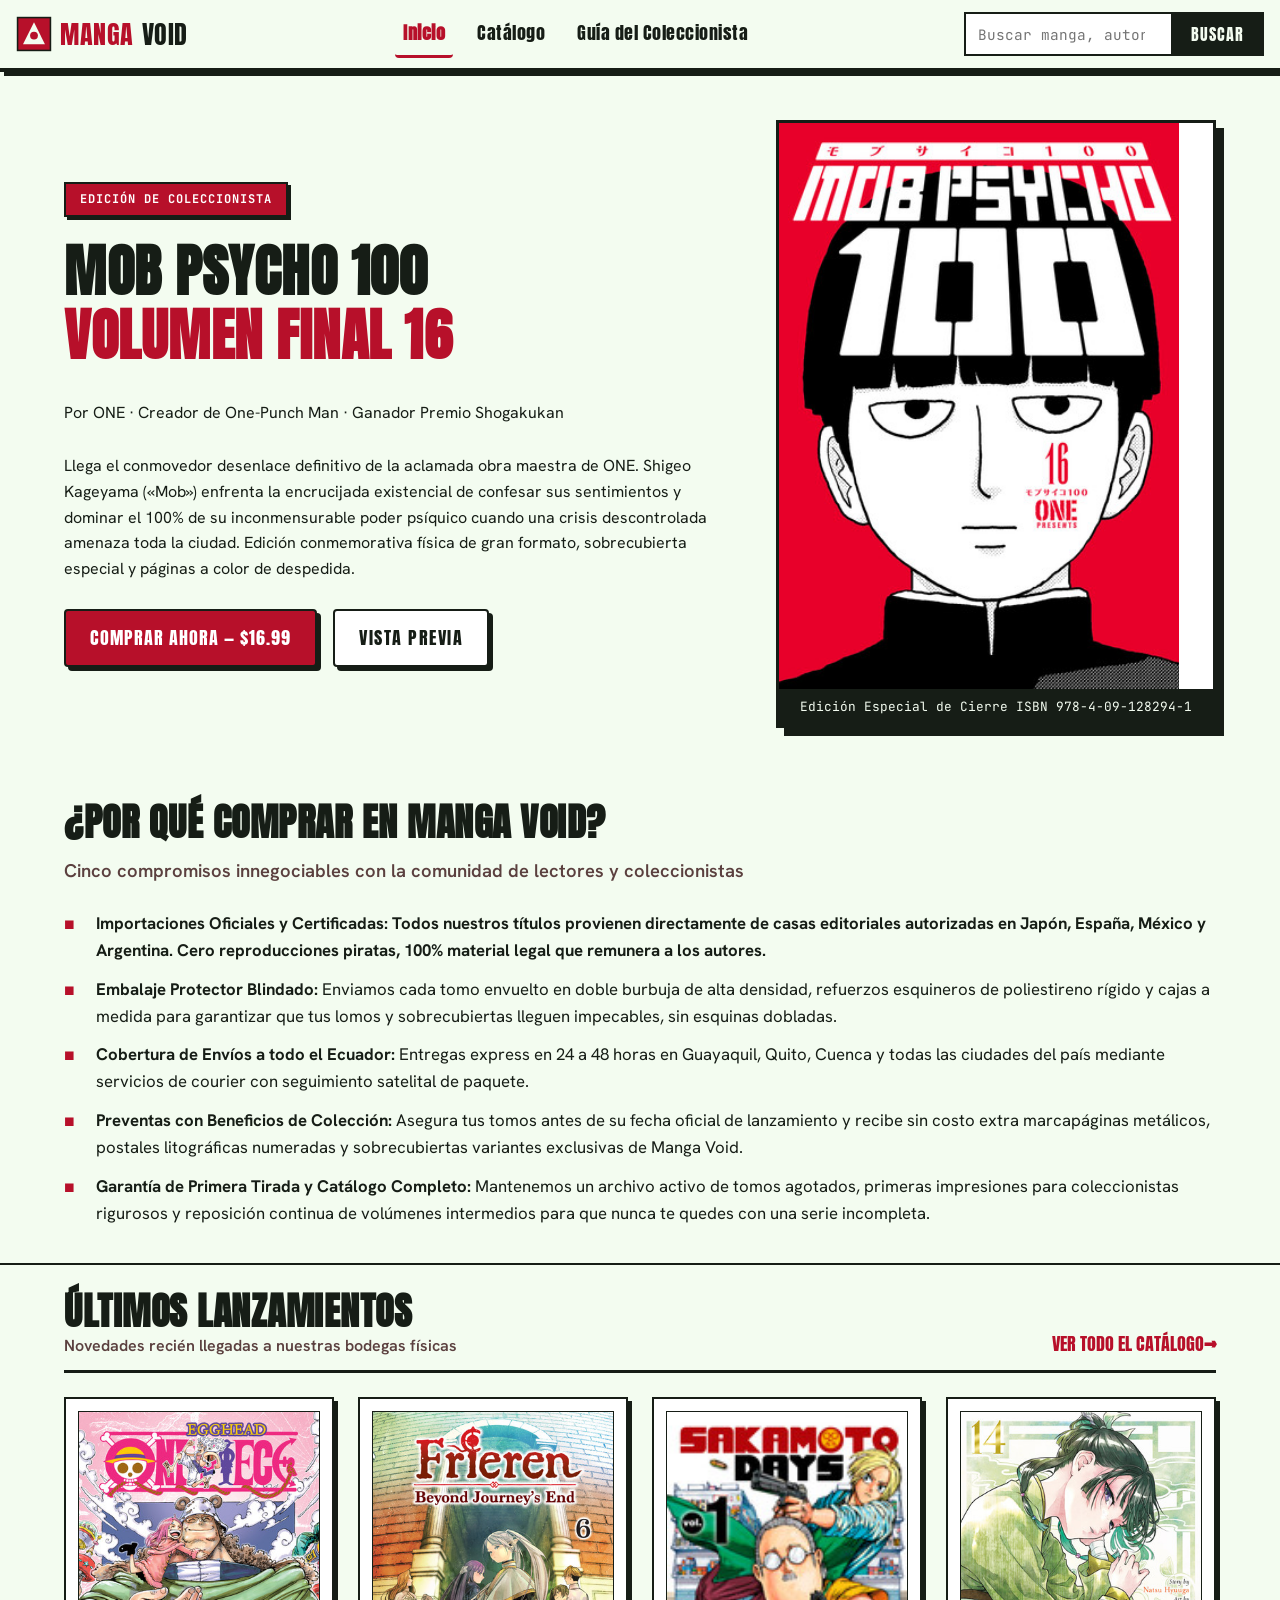
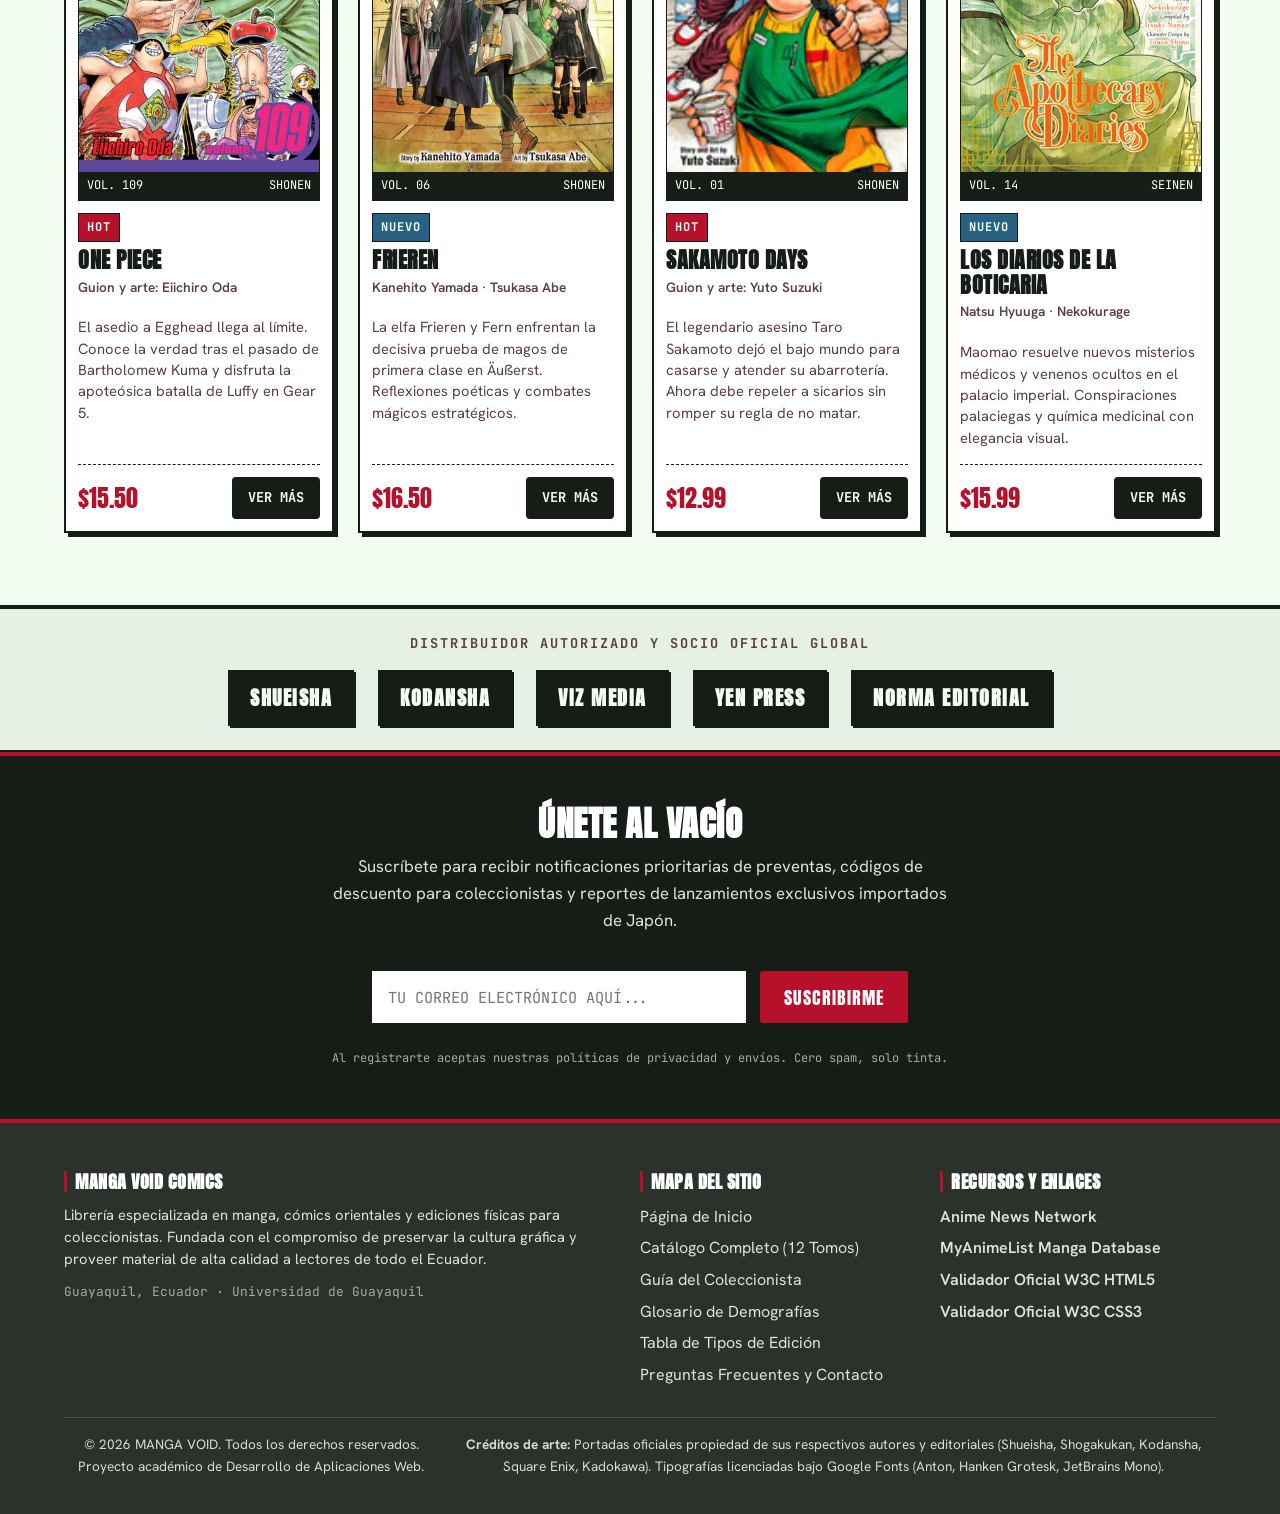
==== commit 8880c68a: "agregando imagenes" ====
--- a/index.html
+++ b/index.html
@@ -11,7 +11,7 @@
 <body>
 
   <!-- ========================================================================
-       ENCABEZADO PRINCIPAL (HEADER + NAVBAR + BUSCADOR RESPONSIVO)
+       ENCABEZADO PRINCIPAL)
        Semántica: <header>, <nav>
        ======================================================================== -->
   <header class="encabezado-principal" id="encabezado-principal">
@@ -44,8 +44,8 @@
   </header>
 
   <!-- ========================================================================
-       CONTENIDO PRINCIPAL (MAIN)
-       Semántica: <main>, <section>, <article>, <aside>, <figure>, <figcaption>
+       CONTENIDO PRINCIPAL 
+        Semántica: <main>, <section>, <article>, <aside>, <figure>, <figcaption>
        ======================================================================== -->
   <main>
 
@@ -56,19 +56,19 @@
       <div class="contenedor bloque-hero">
         
         <div class="hero-informacion">
-          <!-- CSS EN LÍNEA: Destaca el fondo carmesí y bordes de la etiqueta de edición especial -->
+          <!-- CSS EN LÍNEA-->
           <span class="etiqueta-chip" style="background-color: #b7102a; color: #ffffff; padding: 6px 14px; font-weight: 700; border: 2px solid #161d16; box-shadow: 3px 3px 0 #161d16;">EDICIÓN DE COLECCIONISTA</span>
           
-          <h1 id="titulo-hero">CRÓNICAS DEL VACÍO<br><span class="texto-resaltado">VOLUMEN ESPECIAL 01</span></h1>
+          <h1 id="titulo-hero">MOB PSYCHO 100<br><span class="texto-resaltado">VOLUMEN FINAL 16</span></h1>
           
-          <p class="subtitulo-seccion">Por Kenjiro Sato · Gran Premio Manga 2026</p>
+          <p class="subtitulo-seccion">Por ONE · Creador de One-Punch Man · Ganador Premio Shogakukan</p>
           
           <p>
-            Sumérgete en la aclamada epopeya de ciencia ficción y samuráis oscuros que redefinió el cómic nipón contemporáneo. Una edición física de gran formato impresa con tintas pigmentadas de alta densidad, encuadernación reforzada de tapa semirrígida y láminas exclusivas de arte conceptual nunca antes publicadas en Occidente.
+            Llega el conmovedor desenlace definitivo de la aclamada obra maestra de ONE. Shigeo Kageyama («Mob») enfrenta la encrucijada existencial de confesar sus sentimientos y dominar el 100% de su inconmensurable poder psíquico cuando una crisis descontrolada amenaza toda la ciudad. Edición conmemorativa física de gran formato, sobrecubierta especial y páginas a color de despedida.
           </p>
 
           <div class="botones-hero">
-            <a href="catalogo.html" class="boton-primario">COMPRAR AHORA — $18.99</a>
+            <a href="catalogo.html" class="boton-primario">COMPRAR AHORA — $16.99</a>
             <!-- CSS EN LÍNEA: Establece un espaciado entre letras distintivo y borde reforzado en el botón de vista previa -->
             <a href="pagina3.html#ediciones" class="boton-secundario" style="letter-spacing: 1.5px; border-width: 2px;">VISTA PREVIA</a>
           </div>
@@ -76,10 +76,10 @@
 
         <div class="hero-visual">
           <figure>
-            <img src="img/portada-hero.svg" alt="Ilustración de portada del manga Crónicas del Vacío volumen especial, con arte de estrella y shuriken en tinta negra y rojo carmesí" width="400" height="600">
+            <img src="img/mob-psycho-100-volume16.jpg" alt="Portada oficial del manga Mob Psycho 100 volumen 16 con Shigeo Kageyama en primer plano sobre fondo rojo intenso" width="400" height="600">
             <figcaption>
-              <span>Edición Definitiva en Tinta China</span>
-              <span>ISBN 978-9942-01-8841</span>
+              <span>Edición Especial de Cierre</span>
+              <span>ISBN 978-4-09-128294-1</span>
             </figcaption>
           </figure>
         </div>
@@ -131,86 +131,86 @@
 
         <div class="cuadricula-lanzamientos">
 
-          <!-- Tarjeta 1: Cyberpunk Edge -->
+          <!-- Tarjeta 1: One Piece Vol. 109 -->
           <article class="tarjeta-manga">
             <figure>
-              <img src="img/manga-01.svg" alt="Portada del manga Cyberpunk Edge volumen 1 con protagonista cibernético y detalles en rojo neón" width="400" height="600" loading="lazy">
+              <img src="img/one-piece-volumen109.jpg" alt="Portada oficial del manga One Piece volumen 109 del arco de Egghead con Luffy, Bonney, Kuma y Vegapunk" width="400" height="600" loading="lazy">
               <figcaption>
-                <span>VOL. 01</span>
-                <span>SEINEN</span>
+                <span>VOL. 109</span>
+                <span>SHONEN</span>
               </figcaption>
             </figure>
             <div style="padding-top: 12px; display: flex; flex-direction: column; flex-grow: 1;">
               <span class="etiqueta-chip" style="background-color: #b7102a; width: fit-content;">HOT</span>
-              <h3>Cyberpunk Edge</h3>
-              <p class="autor-manga">Guion y arte: Takeshi Kurosawa</p>
-              <p class="descripcion-manga">En Neo Shinjuku, un cazarrecompensas con memoria borrada debe desentrañar una conspiración cibernética antes de que su propio implante lo consuma.</p>
+              <h3>One Piece</h3>
+              <p class="autor-manga">Guion y arte: Eiichiro Oda</p>
+              <p class="descripcion-manga">El asedio a Egghead llega al límite. Conoce la verdad tras el pasado de Bartholomew Kuma y disfruta la apoteósica batalla de Luffy en Gear 5.</p>
               <div class="pie-tarjeta-manga">
-                <span class="precio-manga">$14.99</span>
-                <a href="pagina3.html#ediciones" class="boton-accion">Ver más</a>
+                <span class="precio-manga">$15.50</span>
+                <a href="catalogo.html" class="boton-accion">Ver más</a>
               </div>
             </div>
           </article>
 
-          <!-- Tarjeta 2: Blade Soul -->
+          <!-- Tarjeta 2: Frieren Vol. 06 -->
           <article class="tarjeta-manga">
             <figure>
-              <img src="img/manga-02.svg" alt="Portada del manga Blade Soul volumen 12 con silueta de catana y trazo de tinta tradicional" width="400" height="600" loading="lazy">
+              <img src="img/frieren-beyond-journey-s-end-volumen-6.jpg" alt="Portada oficial del manga Frieren Beyond Journey's End volumen 6 con la elfa Frieren y hechiceros en la puerta del examen" width="400" height="600" loading="lazy">
               <figcaption>
-                <span>VOL. 12</span>
+                <span>VOL. 06</span>
                 <span>SHONEN</span>
               </figcaption>
             </figure>
             <div style="padding-top: 12px; display: flex; flex-direction: column; flex-grow: 1;">
-              <span class="etiqueta-chip" style="background-color: #485f84; width: fit-content;">SALE</span>
-              <h3>Blade Soul</h3>
-              <p class="autor-manga">Guion y arte: Yuki Matsuo</p>
-              <p class="descripcion-manga">La batalla decisiva por el Paso de las Ánimas. Un joven espadachín despierta el espíritu del acero ancestral para salvar a su clan de la aniquilación.</p>
+              <span class="etiqueta-chip" style="background-color: #286182; width: fit-content;">NUEVO</span>
+              <h3>Frieren</h3>
+              <p class="autor-manga">Kanehito Yamada · Tsukasa Abe</p>
+              <p class="descripcion-manga">La elfa Frieren y Fern enfrentan la decisiva prueba de magos de primera clase en Äußerst. Reflexiones poéticas y combates mágicos estratégicos.</p>
               <div class="pie-tarjeta-manga">
-                <span class="precio-manga">$11.50</span>
-                <a href="pagina3.html#ediciones" class="boton-accion">Ver más</a>
+                <span class="precio-manga">$16.50</span>
+                <a href="catalogo.html" class="boton-accion">Ver más</a>
               </div>
             </div>
           </article>
 
-          <!-- Tarjeta 3: Neo Tokyo Ghost -->
+          <!-- Tarjeta 3: Sakamoto Days Vol. 01 -->
           <article class="tarjeta-manga">
             <figure>
-              <img src="img/manga-03.svg" alt="Portada del manga Neo Tokyo Ghost volumen 4 con espectro digital saliendo de pantallas urbanas" width="400" height="600" loading="lazy">
+              <img src="img/sakamoto_days_volumen1.jpg" alt="Portada oficial del manga Sakamoto Days volumen 1 con Taro Sakamoto y Shin en su tienda de conveniencia" width="400" height="600" loading="lazy">
               <figcaption>
-                <span>VOL. 04</span>
+                <span>VOL. 01</span>
+                <span>SHONEN</span>
+              </figcaption>
+            </figure>
+            <div style="padding-top: 12px; display: flex; flex-direction: column; flex-grow: 1;">
+              <span class="etiqueta-chip" style="background-color: #b7102a; width: fit-content;">HOT</span>
+              <h3>Sakamoto Days</h3>
+              <p class="autor-manga">Guion y arte: Yuto Suzuki</p>
+              <p class="descripcion-manga">El legendario asesino Taro Sakamoto dejó el bajo mundo para casarse y atender su abarrotería. Ahora debe repeler a sicarios sin romper su regla de no matar.</p>
+              <div class="pie-tarjeta-manga">
+                <span class="precio-manga">$12.99</span>
+                <a href="catalogo.html" class="boton-accion">Ver más</a>
+              </div>
+            </div>
+          </article>
+
+          <!-- Tarjeta 4: Los Diarios de la Boticaria Vol. 14 -->
+          <article class="tarjeta-manga">
+            <figure>
+              <img src="img/the-apothecary-diaries-volumen14.jpg" alt="Portada oficial del manga Los diarios de la boticaria volumen 14 con Maomao pensativa vestida con ropas de la corte imperial" width="400" height="600" loading="lazy">
+              <figcaption>
+                <span>VOL. 14</span>
                 <span>SEINEN</span>
               </figcaption>
             </figure>
             <div style="padding-top: 12px; display: flex; flex-direction: column; flex-grow: 1;">
               <span class="etiqueta-chip" style="background-color: #286182; width: fit-content;">NUEVO</span>
-              <h3>Neo Tokyo Ghost</h3>
-              <p class="autor-manga">Guion y arte: Shinji Hashimoto</p>
-              <p class="descripcion-manga">Fantasmas algorítmicos habitan la red móvil de Tokio. Una detective de delitos cibernéticos debe pactar con un espíritu para rastrear crímenes virtuales.</p>
+              <h3>Los Diarios de la Boticaria</h3>
+              <p class="autor-manga">Natsu Hyuuga · Nekokurage</p>
+              <p class="descripcion-manga">Maomao resuelve nuevos misterios médicos y venenos ocultos en el palacio imperial. Conspiraciones palaciegas y química medicinal con elegancia visual.</p>
               <div class="pie-tarjeta-manga">
                 <span class="precio-manga">$15.99</span>
-                <a href="pagina3.html#ediciones" class="boton-accion">Ver más</a>
-              </div>
-            </div>
-          </article>
-
-          <!-- Tarjeta 4: Blood & Steel -->
-          <article class="tarjeta-manga">
-            <figure>
-              <img src="img/manga-04.svg" alt="Portada del manga Blood and Steel edición ómnibus con armaduras mecánicas y composición geométrica" width="400" height="600" loading="lazy">
-              <figcaption>
-                <span>OMNIBUS 1</span>
-                <span>SEINEN</span>
-              </figcaption>
-            </figure>
-            <div style="padding-top: 12px; display: flex; flex-direction: column; flex-grow: 1;">
-              <span class="etiqueta-chip" style="background-color: #b7102a; width: fit-content;">OMNIBUS</span>
-              <h3>Blood &amp; Steel</h3>
-              <p class="autor-manga">Guion y arte: Ryo Ishikawa</p>
-              <p class="descripcion-manga">Dos volúmenes integrados en un solo tomo monumental de más de 450 páginas. La crónica implacable de la guerra de caballeros blindados en la tundra norte.</p>
-              <div class="pie-tarjeta-manga">
-                <span class="precio-manga">$24.00</span>
-                <a href="pagina3.html#ediciones" class="boton-accion">Ver más</a>
+                <a href="catalogo.html" class="boton-accion">Ver más</a>
               </div>
             </div>
           </article>
@@ -317,7 +317,7 @@
           © 2026 MANGA VOID. Todos los derechos reservados. Proyecto académico de Desarrollo de Aplicaciones Web.
         </p>
         <p>
-          <strong>Créditos de arte:</strong> Ilustraciones vectoriales originales SVG y tipografías licenciadas bajo Google Fonts (Anton, Hanken Grotesk, JetBrains Mono).
+          <strong>Créditos de arte:</strong> Portadas oficiales propiedad de sus respectivos autores y editoriales (Shueisha, Shogakukan, Kodansha, Square Enix, Kadokawa). Tipografías licenciadas bajo Google Fonts (Anton, Hanken Grotesk, JetBrains Mono).
         </p>
       </div>
 
